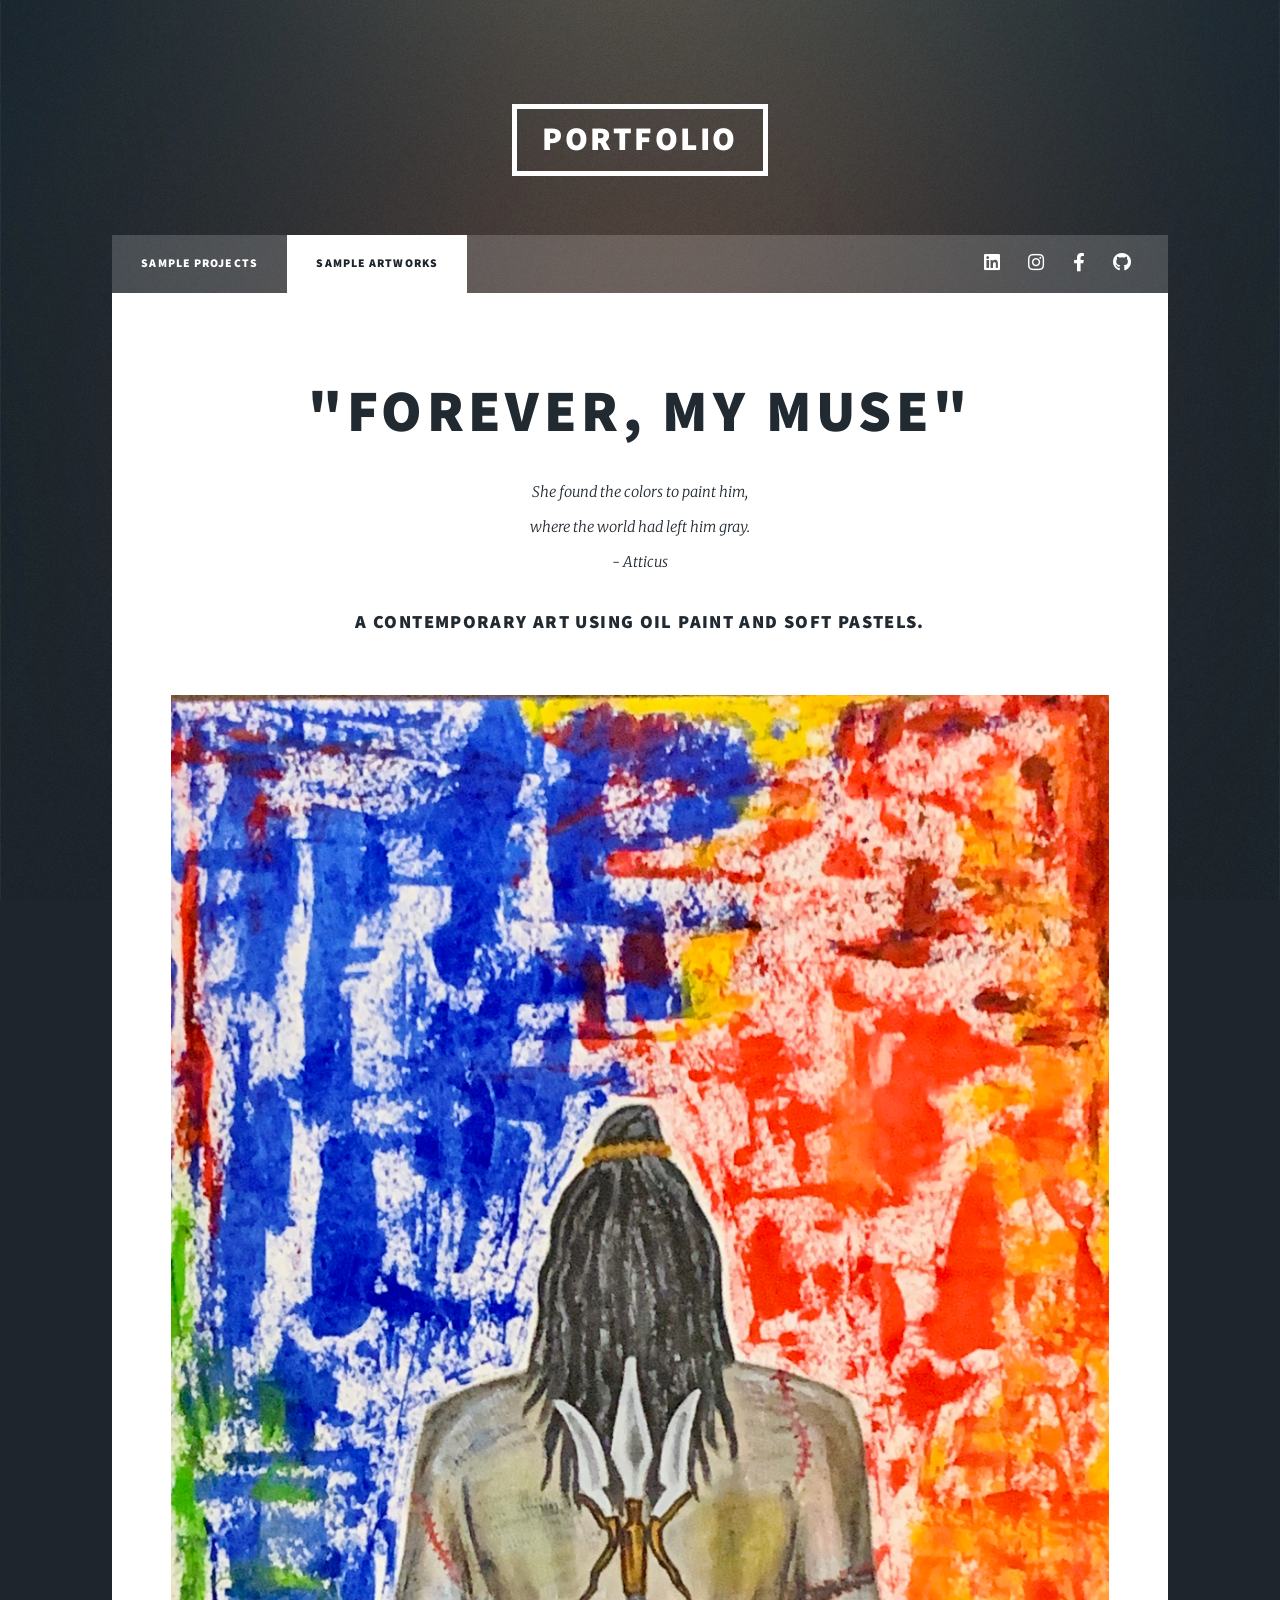
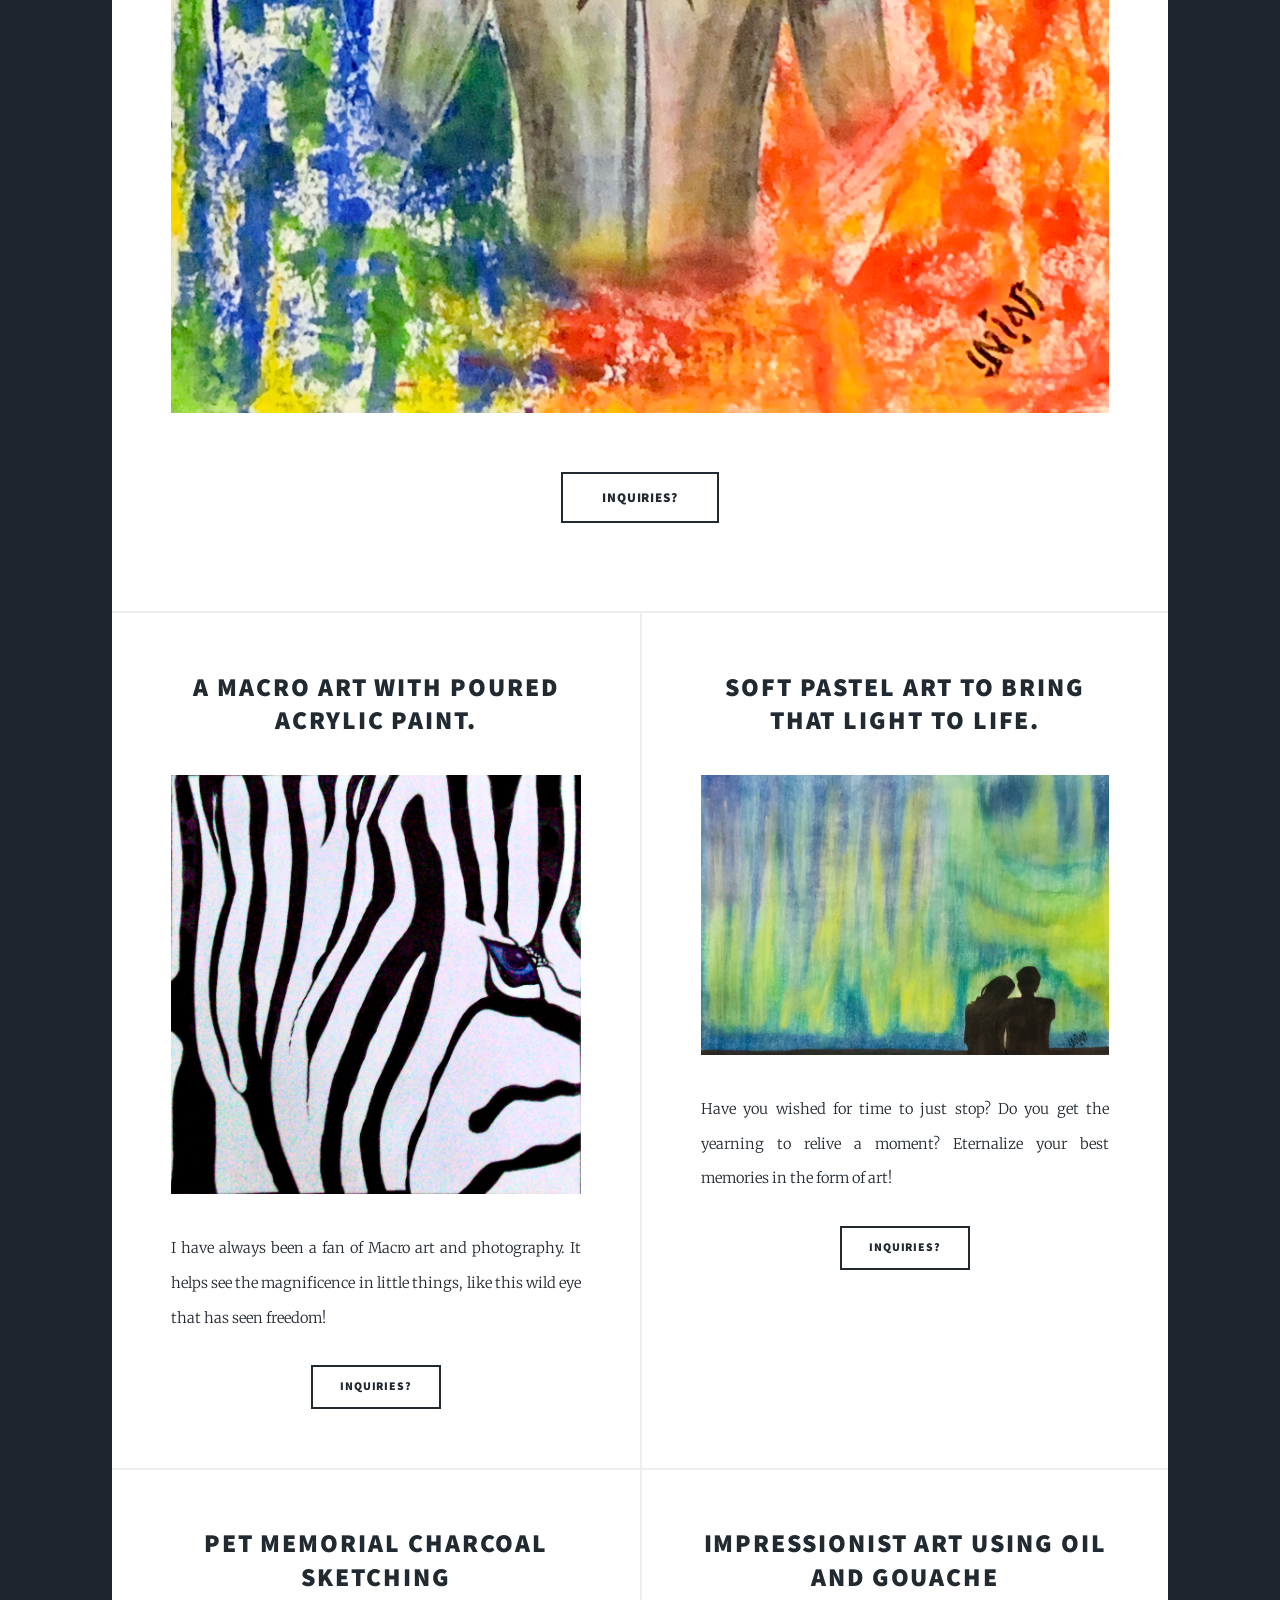
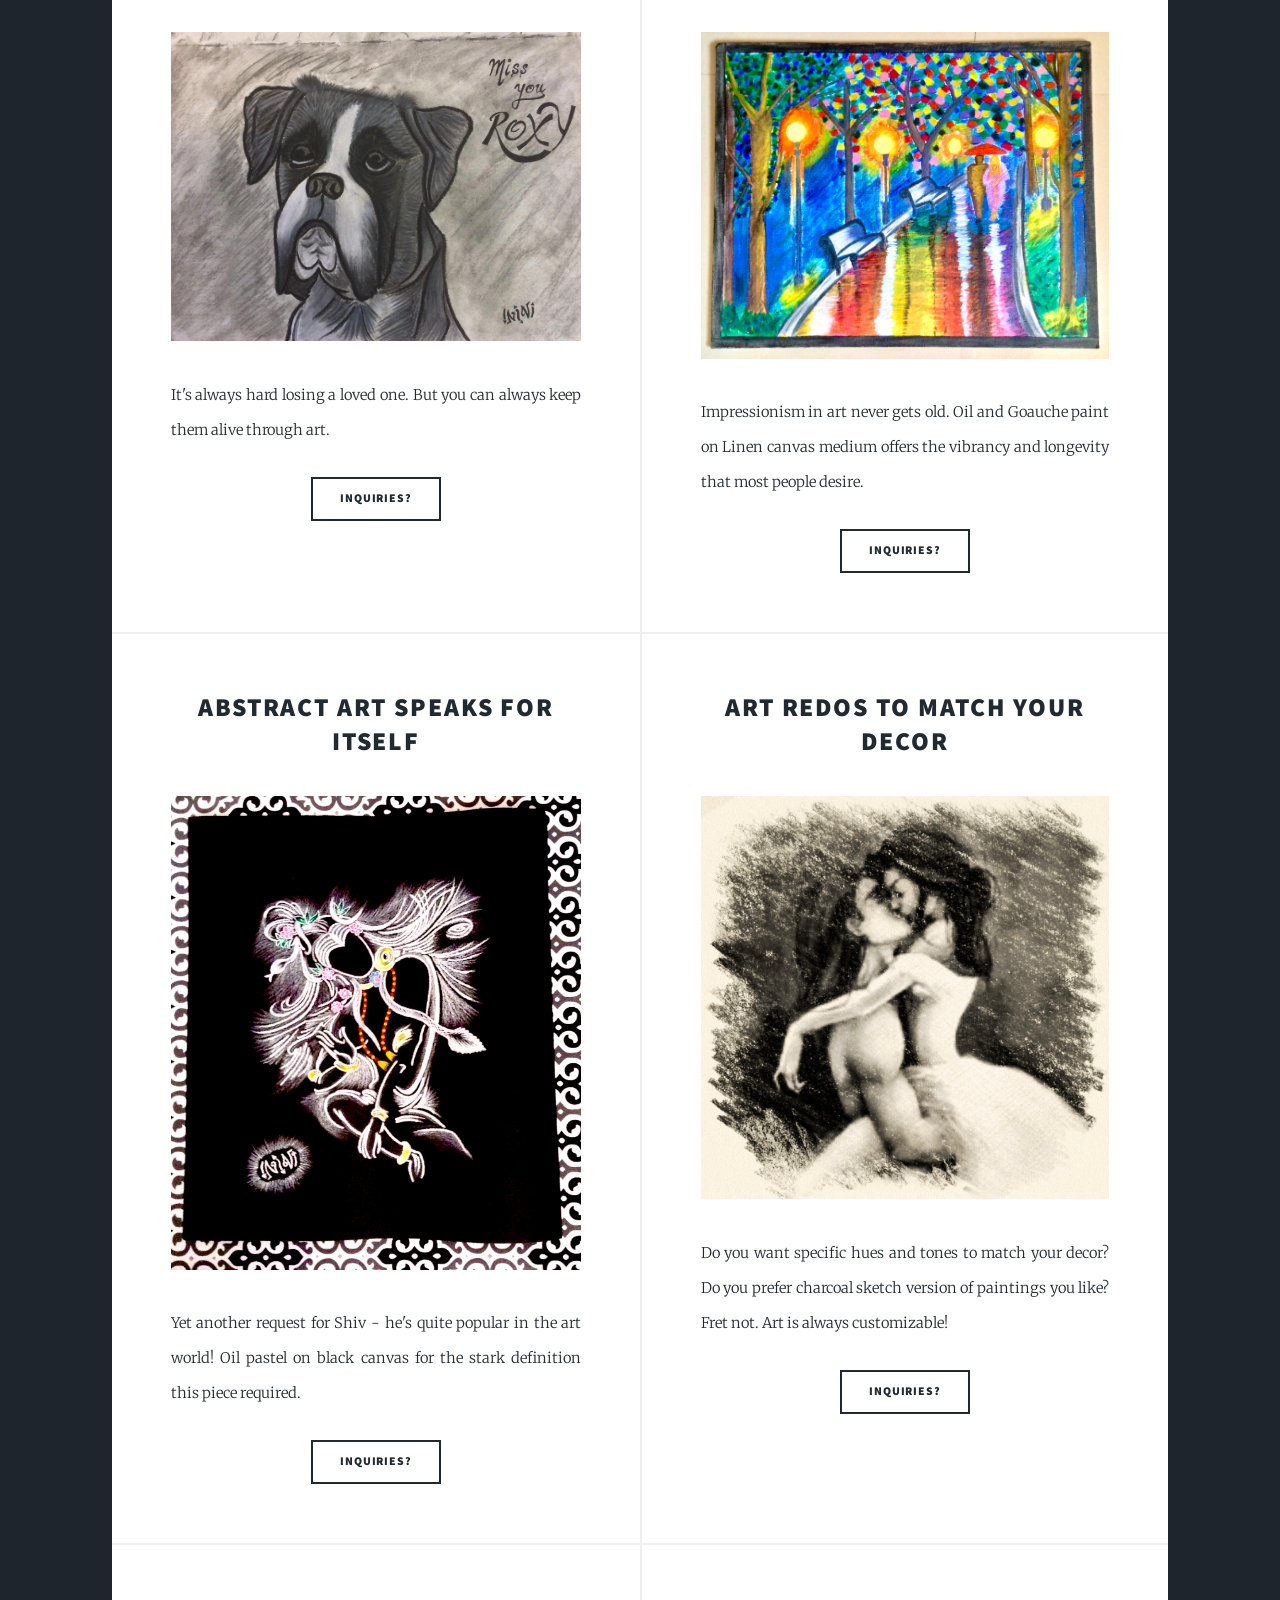
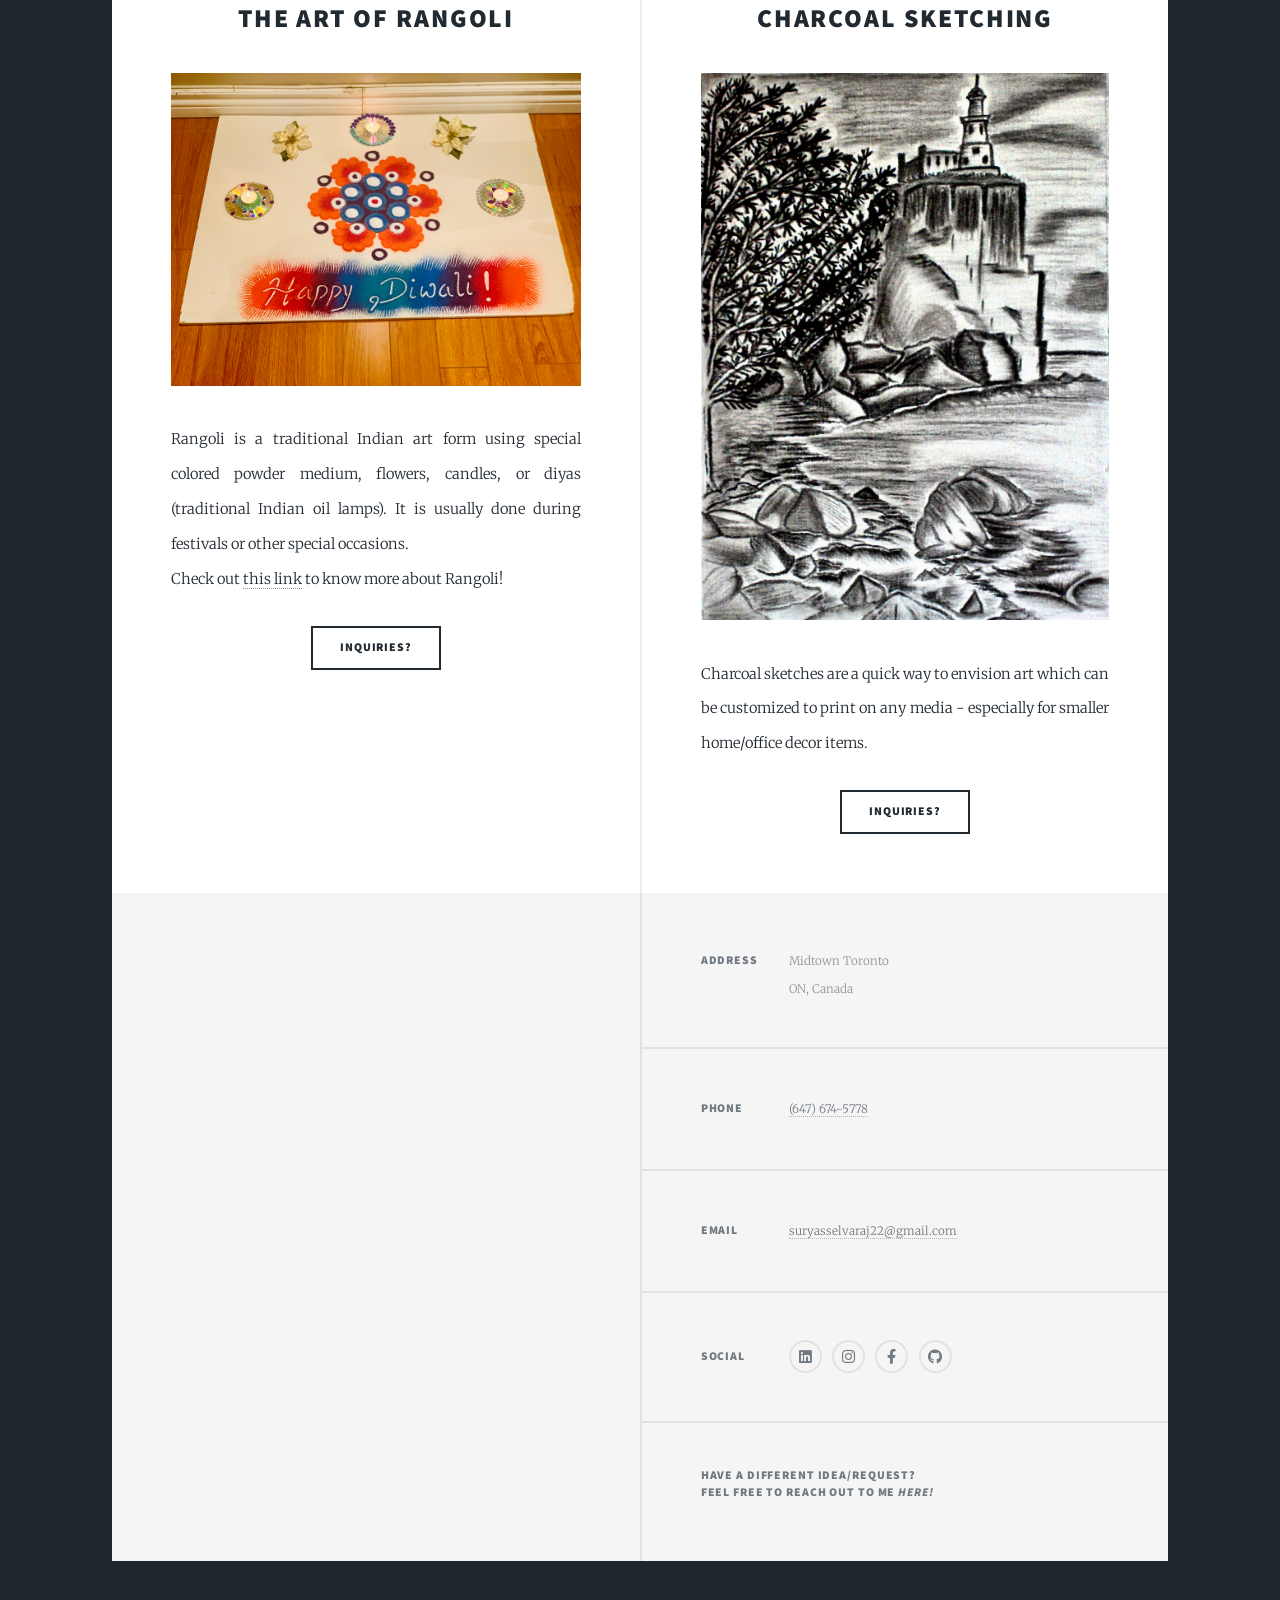
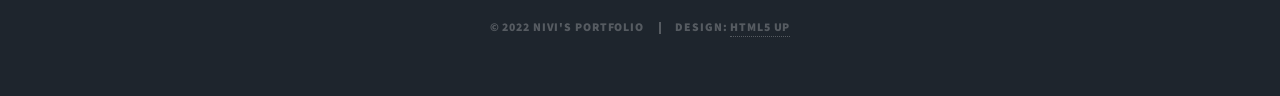
==== generic.html @ adc2d1e4 "Updating Art Page" ====
<!DOCTYPE HTML>
<!--
	Massively by HTML5 UP
	html5up.net | @ajlkn
	Free for personal and commercial use under the CCA 3.0 license (html5up.net/license)
-->
<html>
	<head>
		<title>Nivi's Portfolio</title>
		<meta charset="utf-8" />
		<meta name="viewport" content="width=device-width, initial-scale=1, user-scalable=no" />
		<link rel="stylesheet" href="assets/css/main.css" />
		<noscript><link rel="stylesheet" href="assets/css/noscript.css" /></noscript>
	</head>
	<body class="is-preload">

		<!-- Wrapper -->
			<div id="wrapper">

				<!-- Header -->
					<header id="header">
						<a href="index.html" class="logo">Portfolio</a>
					</header>

				<!-- Nav -->
					<nav id="nav">
						<ul class="links">
							<li><a href="index.html">Sample Projects</a></li>
							<li class="active"><a href="generic.html">Sample Artworks</a></li>
							<!--<li><a href="elements.html">Elements Reference</a></li>-->
						</ul>
						<ul class="icons">
							<li><a href="https://www.linkedin.com/in/surya-selvaraj/" target="_blank" class="icon brands fa-linkedin"><span class="label">LinkedIn</span></a></li>
							<li><a href="https://www.instagram.com/surya_nivi_22/" target="_blank" class="icon brands fa-instagram"><span class="label">Instagram</span></a></li>
							<li><a href="https://www.facebook.com/surya.nivi.22/" target="_blank" class="icon brands fa-facebook-f"><span class="label">Facebook</span></a></li>
							<li><a href="https://github.com/suryaselvaraj22" target="_blank" class="icon brands fa-github"><span class="label">GitHub</span></a></li>
						</ul>
					</nav>

				<!-- Main -->
					<div id="main">
                        <!-- Featured Post -->
							<article class="post featured">
								<header class="major">
									<h2><a href="#">"Forever, My Muse"
									</a></h2>
									<p>She found the colors to paint him, <br>
										where the world had left him gray.<br>
										- Atticus <br>
										<h3>A contemporary art using oil paint and soft pastels.</h3>
									</p>
								</header>
								<a href="#" class="image main"><img src="images/ShivTrishul.JPG" alt="" /></a>
								<ul class="actions special">
									<li><a href="mailto:suryasselvaraj22@gmail.com" target="_blank" class="button large">Inquiries?</a></li>
								</ul>
							</article>

						<!-- Posts -->
							<section class="posts">
								<article>
									<header>
										<h2><a href="#">A macro art with poured acrylic paint.
										</a></h2>
									</header>
									<a href="#" class="image fit"><img src="images/ZebraMacro.jpg" alt="" /></a>
									<p>I have always been a fan of Macro art and photography. It helps see the magnificence in little things, like this wild eye that has seen freedom!</p>
									<ul class="actions special">
										<li><a href="mailto:suryasselvaraj22@gmail.com" target="_blank" class="button">Inquiries?</a></li>
									</ul>
								</article>
								<article>
									<header>
										<h2><a href="#">Soft Pastel art to bring that light to life. 
										</a></h2>
									</header>
									<a href="#" class="image fit"><img src="images/NorthernLightsCouple.jpg" alt="" /></a>
									<p>Have you wished for time to just stop? Do you get the yearning to relive a moment? Eternalize your best memories in the form of art!</p>
									<ul class="actions special">
										<li><a href="mailto:suryasselvaraj22@gmail.com" target="_blank" class="button">Inquiries?</a></li>
									</ul>
								</article>
								<article>
									<header>
										<h2><a href="#">Pet Memorial Charcoal Sketching
										</a></h2>
									</header>
									<a href="#" class="image fit"><img src="images/FamilyDog.jpg" alt="" /></a>
									<p>It's always hard losing a loved one. But you can always keep them alive through art.</p>
									<ul class="actions special">
										<li><a href="mailto:suryasselvaraj22@gmail.com" target="_blank" class="button">Inquiries?</a></li>
									</ul>
								</article>
								<article>
									<header>
										<h2><a href="#">Impressionist Art using Oil and Gouache
										</a></h2>
									</header>
									<a href="#" class="image fit"><img src="images/AbstractCouplePark.jpg" alt="" /></a>
									<p>Impressionism in art never gets old. Oil and Goauche paint on Linen canvas medium offers the vibrancy and longevity that most people desire.</p>
									<ul class="actions special">
										<li><a href="mailto:suryasselvaraj22@gmail.com" target="_blank" class="button">Inquiries?</a></li>
									</ul>
								</article>
								<article>
									<header>
										<h2><a href="#">Abstract Art speaks for itself
										</a></h2>
									</header>
									<a href="#" class="image fit"><img src="images/ShivaAbstract.jpg" alt="" /></a>
									<p>Yet another request for Shiv - he's quite popular in the art world! Oil pastel on black canvas for the stark definition this piece required.</p>
									<ul class="actions special">
										<li><a href="mailto:suryasselvaraj22@gmail.com" target="_blank" class="button">Inquiries?</a></li>
									</ul>
								</article>
								<article>
									<header>
										<h2><a href="#">Art redos to match your decor
										</a></h2>
									</header>
									<a href="#" class="image fit"><img src="images/BeautyAndBeastCharcoal.jpg" alt="" /></a>
									<p>Do you want specific hues and tones to match your decor? Do you prefer charcoal sketch version of paintings you like? Fret not. Art is always customizable!</p>
									<ul class="actions special">
										<li><a href="mailto:suryasselvaraj22@gmail.com" target="_blank" class="button">Inquiries?</a></li>
									</ul>
								</article>
								<article>
									<header>
										<h2><a href="#">The Art of Rangoli
										</a></h2>
									</header>
									<a href="#" class="image fit"><img src="images/RangoliGig.jpg" alt="" /></a>
									<p>Rangoli is a traditional Indian art form using special colored powder medium, flowers, candles, or diyas (traditional Indian oil lamps). It is usually done during festivals or other special occasions. <br>
										Check out <a href="https://www.nytimes.com/2021/11/04/style/rangoli-art-diwali.html" target="_blank">this link</a> to know more about Rangoli!</p>
									<ul class="actions special"> 
										<li><a href="mailto:suryasselvaraj22@gmail.com" target="_blank" class="button">Inquiries?</a></li>
									</ul>
								</article>
								<article>
									<header>
										<h2><a href="#">Charcoal Sketching
										</a></h2>
									</header>
									<a href="#" class="image fit"><img src="images/Lighthouse.jpg" alt="" /></a>
									<p>Charcoal sketches are a quick way to envision art which can be customized to print on any media - especially for smaller home/office decor items.</p>
									<ul class="actions special">
										<li><a href="mailto:suryasselvaraj22@gmail.com" target="_blank" class="button">Inquiries?</a></li>
									</ul>
								</article>
							</section>
						<!-- Post -->
						<!--
							<section class="post">
								<header class="major">
									<span class="date">April 25, 2017</span>
									<h1>This is a<br />
									Generic Page</h1>
									<p>Aenean ornare velit lacus varius enim ullamcorper proin aliquam<br />
									facilisis ante sed etiam magna interdum congue. Lorem ipsum dolor<br />
									amet nullam sed etiam veroeros.</p>
								</header>
								<div class="image main"><img src="images/pic01.jpg" alt="" /></div>
								<p>Donec eget ex magna. Interdum et malesuada fames ac ante ipsum primis in faucibus. Pellentesque venenatis dolor imperdiet dolor mattis sagittis. Praesent rutrum sem diam, vitae egestas enim auctor sit amet. Pellentesque leo mauris, consectetur id ipsum sit amet, fergiat. Pellentesque in mi eu massa lacinia malesuada et a elit. Donec urna ex, lacinia in purus ac, pretium pulvinar mauris. Nunc lorem mauris, fringilla in aliquam at, euismod in lectus. Pellentesque habitant morbi tristique senectus et netus et malesuada fames ac turpis egestas. Curabitur sapien risus, commodo eget turpis at, elementum convallis enim turpis, lorem ipsum dolor sit amet nullam.</p>
								<p>Lorem ipsum dolor sit amet, consectetur adipiscing elit. Duis dapibus rutrum facilisis. Class aptent taciti sociosqu ad litora torquent per conubia nostra, per inceptos himenaeos. Etiam tristique libero eu nibh porttitor fermentum. Nullam venenatis erat id vehicula viverra. Nunc ultrices eros ut ultricies condimentum. Mauris risus lacus, blandit sit amet venenatis non, bibendum vitae dolor. Nunc lorem mauris, fringilla in aliquam at, euismod in lectus. Pellentesque habitant morbi tristique senectus et netus et malesuada fames ac turpis egestas. In non lorem sit amet elit placerat maximus. Pellentesque aliquam maximus risus. Donec eget ex magna. Interdum et malesuada fames ac ante ipsum primis in faucibus. Pellentesque venenatis dolor imperdiet dolor mattis sagittis. Praesent rutrum sem diam, vitae egestas enim auctor sit amet. Pellentesque leo mauris, consectetur id ipsum.</p>
							</section>
						-->
					</div>

				<!-- Footer -->
				<footer id="footer">
					<section><!--
						<form method="post" action="#">
							<div class="fields">
								<div class="field">
									<label for="name">Name</label>
									<input type="text" name="name" id="name" />
								</div>
								<div class="field">
									<label for="email">Email</label>
									<input type="text" name="email" id="email" />
								</div>
								<div class="field">
									<label for="message">Message</label>
									<textarea name="message" id="message" rows="3"></textarea>
								</div>
							</div>
							<ul class="actions">
								<li><input type="submit" value="Send Message" /></li>
							</ul>
						</form> -->
						<a href="#" target="_blank" class="image fit"><img src="images/MePaint7.jpg" alt="" /></a>
					</section>
					<section class="split contact">
						<section class="alt">
							<h3>Address</h3>
							<p>Midtown Toronto<br />
							ON, Canada</p>
						</section>
						<section>
							<h3>Phone</h3>
							<p><a href="#" target="_blank">(647) 674-5778</a></p>
						</section>
						<section>
							<h3>Email</h3>
							<p><a href="#" target="_blank">suryasselvaraj22@gmail.com</a></p>
						</section>
						<section>
							<h3>Social</h3>
							<ul class="icons alt">
								<li><a href="https://www.linkedin.com/in/surya-selvaraj/" target="_blank" class="icon brands alt fa-linkedin"><span class="label">LinkedIn</span></a></li>
								<li><a href="https://www.instagram.com/surya_nivi_22/" target="_blank" class="icon brands alt fa-instagram"><span class="label">Instagram</span></a></li>
								<li><a href="https://www.facebook.com/surya.nivi.22/" target="_blank" class="icon brands alt fa-facebook-f"><span class="label">Facebook</span></a></li>
								<li><a href="https://github.com/suryaselvaraj22" target="_blank" class="icon brands alt fa-github"><span class="label">GitHub</span></a></li>
							</ul>
						</section>
						<section>
							<h3>Have a different idea/request? <br>
							Feel free to reach out to me <a href="mailto:suryasselvaraj22@gmail.com" target="_blank"><em>here!</em></a></h3>
							
						</section>
					</section>
				</footer>

				<!-- Copyright -->
					<div id="copyright">
						<ul><li>&copy; 2022 Nivi's Portfolio</li><li>Design: <a href="https://html5up.net" target="_blank">HTML5 UP</a></li></ul>
					</div>

			</div>

		<!-- Scripts -->
			<script src="assets/js/jquery.min.js"></script>
			<script src="assets/js/jquery.scrollex.min.js"></script>
			<script src="assets/js/jquery.scrolly.min.js"></script>
			<script src="assets/js/browser.min.js"></script>
			<script src="assets/js/breakpoints.min.js"></script>
			<script src="assets/js/util.js"></script>
			<script src="assets/js/main.js"></script>

	</body>
</html>
---- assets/css/main.css ----
@import url(fontawesome-all.min.css);
@import url("https://fonts.googleapis.com/css?family=Merriweather:300,700,300italic,700italic|Source+Sans+Pro:900");

/*
	Massively by HTML5 UP
	html5up.net | @ajlkn
	Free for personal and commercial use under the CCA 3.0 license (html5up.net/license)
*/

html, body, div, span, applet, object,
iframe, h1, h2, h3, h4, h5, h6, p, blockquote,
pre, a, abbr, acronym, address, big, cite,
code, del, dfn, em, img, ins, kbd, q, s, samp,
small, strike, strong, sub, sup, tt, var, b,
u, i, center, dl, dt, dd, ol, ul, li, fieldset,
form, label, legend, table, caption, tbody,
tfoot, thead, tr, th, td, article, aside,
canvas, details, embed, figure, figcaption,
footer, header, hgroup, menu, nav, output, ruby,
section, summary, time, mark, audio, video {
	margin: 0;
	padding: 0;
	border: 0;
	font-size: 100%;
	font: inherit;
	vertical-align: baseline;}

article, aside, details, figcaption, figure,
footer, header, hgroup, menu, nav, section {
	display: block;}

body {
	line-height: 1;
}

ol, ul {
	list-style: none;
}

blockquote, q {
	quotes: none;
}

	blockquote:before, blockquote:after, q:before, q:after {
		content: '';
		content: none;
	}

table {
	border-collapse: collapse;
	border-spacing: 0;
}

body {
	-webkit-text-size-adjust: none;
}

mark {
	background-color: transparent;
	color: inherit;
}

input::-moz-focus-inner {
	border: 0;
	padding: 0;
}

input, select, textarea {
	-moz-appearance: none;
	-webkit-appearance: none;
	-ms-appearance: none;
	appearance: none;
}

/* Basic */

	@-ms-viewport {
		width: device-width;
	}

	body {
		-ms-overflow-style: scrollbar;
	}

	@media screen and (max-width: 480px) {

		html, body {
			min-width: 320px;
		}

	}

	html {
		box-sizing: border-box;
	}

	*, *:before, *:after {
		box-sizing: inherit;
	}

	body {
		background-color: #1e252d;
	}

		body.is-preload *, body.is-preload *:before, body.is-preload *:after {
			-moz-animation: none !important;
			-webkit-animation: none !important;
			-ms-animation: none !important;
			animation: none !important;
			-moz-transition: none !important;
			-webkit-transition: none !important;
			-ms-transition: none !important;
			transition: none !important;
		}

/* Type */

	html {
		font-size: 16pt;
	}

		@media screen and (max-width: 1680px) {

			html {
				font-size: 12pt;
			}

		}

		@media screen and (max-width: 1280px) {

			html {
				font-size: 11pt;
			}

		}

		@media screen and (max-width: 360px) {

			html {
				font-size: 10pt;
			}

		}

	body {
		color: #212931;
	}

	body, input, select, textarea {
		font-family: "Merriweather", Georgia, serif;
		font-weight: 300;
		font-size: 1rem;
		line-height: 2.375;
	}

	a {
		-moz-transition: color 0.2s ease-in-out, background-color 0.2s ease-in-out, border-color 0.2s ease-in-out, box-shadow 0.2s ease-in-out;
		-webkit-transition: color 0.2s ease-in-out, background-color 0.2s ease-in-out, border-color 0.2s ease-in-out, box-shadow 0.2s ease-in-out;
		-ms-transition: color 0.2s ease-in-out, background-color 0.2s ease-in-out, border-color 0.2s ease-in-out, box-shadow 0.2s ease-in-out;
		transition: color 0.2s ease-in-out, background-color 0.2s ease-in-out, border-color 0.2s ease-in-out, box-shadow 0.2s ease-in-out;
		border-bottom: dotted 1px;
		text-decoration: none;
	}

		a:hover {
			border-bottom-color: transparent;
		}

	strong, b {
		font-weight: 600;
	}

	em, i {
		font-style: italic;
	}

	p {
		text-align: justify;
		margin: 0 0 2rem 0;
	}

	h1, h2, h3, h4, h5, h6 {
		font-family: "Source Sans Pro", Helvetica, sans-serif;
		font-weight: 900;
		line-height: 1.5;
		letter-spacing: 0.075em;
		text-transform: uppercase;
		margin: 0 0 1rem 0;
	}

		h1 a, h2 a, h3 a, h4 a, h5 a, h6 a {
			border-bottom: 0;
			color: inherit;
			text-decoration: none;
		}

	h1 {
		font-size: 4rem;
		line-height: 1.1;
		margin: 0 0 2rem 0;
	}

	h2 {
		font-size: 1.75rem;
		line-height: 1.3;
		margin: 0 0 1.5rem 0;
	}

	h3 {
		font-size: 1.25rem;
		margin: 0 0 1.5rem 0;
	}

	h4 {
		font-size: 1rem;
	}

	h5 {
		font-size: 0.9rem;
	}

	h6 {
		font-size: 0.8rem;
	}

	sub {
		font-size: 0.8rem;
		position: relative;
		top: 0.5rem;
	}

	sup {
		font-size: 0.8rem;
		position: relative;
		top: -0.5rem;
	}

	blockquote {
		border-left: solid 4px;
		font-style: italic;
		margin: 0 0 2rem 0;
		padding: 0.5rem 0 0.5rem 2rem;
	}

	code {
		border: solid 2px;
		font-family: "Courier New", monospace;
		font-size: 0.9rem;
		margin: 0 0.25rem;
		padding: 0.25rem 0.65rem;
	}

	pre {
		-webkit-overflow-scrolling: touch;
		font-family: "Courier New", monospace;
		font-size: 0.9rem;
		margin: 0 0 2rem 0;
	}

		pre code {
			display: block;
			line-height: 1.75;
			padding: 1rem 1.5rem;
			overflow-x: auto;
		}

	hr {
		border: 0;
		border-bottom: solid 2px;
		margin: 3rem 0;
	}

		hr.major {
			margin: 5rem 0;
		}

	.align-left {
		text-align: left;
	}

	.align-center {
		text-align: center;
	}

	.align-right {
		text-align: right;
	}

	input, select, textarea {
		color: #212931;
	}

	a {
		color: #212931;
		border-bottom-color: rgba(33, 41, 49, 0.5);
	}

		a:hover {
			border-bottom-color: transparent;
			color: #18bfef !important;
		}

	strong, b {
		color: #212931;
	}

	h1, h2, h3, h4, h5, h6 {
		color: #212931;
	}

	blockquote {
		border-left-color: #eeeeee;
	}

	code {
		background: rgba(220, 220, 220, 0.25);
		border-color: #eeeeee;
	}

	hr {
		border-bottom-color: #eeeeee;
	}

/* Row */

	.row {
		display: flex;
		flex-wrap: wrap;
		box-sizing: border-box;
		align-items: stretch;
	}

		.row > * {
			box-sizing: border-box;
		}

		.row.gtr-uniform > * > :last-child {
			margin-bottom: 0;
		}

		.row.aln-left {
			justify-content: flex-start;
		}

		.row.aln-center {
			justify-content: center;
		}

		.row.aln-right {
			justify-content: flex-end;
		}

		.row.aln-top {
			align-items: flex-start;
		}

		.row.aln-middle {
			align-items: center;
		}

		.row.aln-bottom {
			align-items: flex-end;
		}

		.row > .imp {
			order: -1;
		}

		.row > .col-1 {
			width: 8.33333%;
		}

		.row > .off-1 {
			margin-left: 8.33333%;
		}

		.row > .col-2 {
			width: 16.66667%;
		}

		.row > .off-2 {
			margin-left: 16.66667%;
		}

		.row > .col-3 {
			width: 25%;
		}

		.row > .off-3 {
			margin-left: 25%;
		}

		.row > .col-4 {
			width: 33.33333%;
		}

		.row > .off-4 {
			margin-left: 33.33333%;
		}

		.row > .col-5 {
			width: 41.66667%;
		}

		.row > .off-5 {
			margin-left: 41.66667%;
		}

		.row > .col-6 {
			width: 50%;
		}

		.row > .off-6 {
			margin-left: 50%;
		}

		.row > .col-7 {
			width: 58.33333%;
		}

		.row > .off-7 {
			margin-left: 58.33333%;
		}

		.row > .col-8 {
			width: 66.66667%;
		}

		.row > .off-8 {
			margin-left: 66.66667%;
		}

		.row > .col-9 {
			width: 75%;
		}

		.row > .off-9 {
			margin-left: 75%;
		}

		.row > .col-10 {
			width: 83.33333%;
		}

		.row > .off-10 {
			margin-left: 83.33333%;
		}

		.row > .col-11 {
			width: 91.66667%;
		}

		.row > .off-11 {
			margin-left: 91.66667%;
		}

		.row > .col-12 {
			width: 100%;
		}

		.row > .off-12 {
			margin-left: 100%;
		}

		.row.gtr-0 {
			margin-top: 0;
			margin-left: 0rem;
		}

			.row.gtr-0 > * {
				padding: 0 0 0 0rem;
			}

			.row.gtr-0.gtr-uniform {
				margin-top: 0rem;
			}

				.row.gtr-0.gtr-uniform > * {
					padding-top: 0rem;
				}

		.row.gtr-25 {
			margin-top: 0;
			margin-left: -0.375rem;
		}

			.row.gtr-25 > * {
				padding: 0 0 0 0.375rem;
			}

			.row.gtr-25.gtr-uniform {
				margin-top: -0.375rem;
			}

				.row.gtr-25.gtr-uniform > * {
					padding-top: 0.375rem;
				}

		.row.gtr-50 {
			margin-top: 0;
			margin-left: -0.75rem;
		}

			.row.gtr-50 > * {
				padding: 0 0 0 0.75rem;
			}

			.row.gtr-50.gtr-uniform {
				margin-top: -0.75rem;
			}

				.row.gtr-50.gtr-uniform > * {
					padding-top: 0.75rem;
				}

		.row {
			margin-top: 0;
			margin-left: -1.5rem;
		}

			.row > * {
				padding: 0 0 0 1.5rem;
			}

			.row.gtr-uniform {
				margin-top: -1.5rem;
			}

				.row.gtr-uniform > * {
					padding-top: 1.5rem;
				}

		.row.gtr-150 {
			margin-top: 0;
			margin-left: -2.25rem;
		}

			.row.gtr-150 > * {
				padding: 0 0 0 2.25rem;
			}

			.row.gtr-150.gtr-uniform {
				margin-top: -2.25rem;
			}

				.row.gtr-150.gtr-uniform > * {
					padding-top: 2.25rem;
				}

		.row.gtr-200 {
			margin-top: 0;
			margin-left: -3rem;
		}

			.row.gtr-200 > * {
				padding: 0 0 0 3rem;
			}

			.row.gtr-200.gtr-uniform {
				margin-top: -3rem;
			}

				.row.gtr-200.gtr-uniform > * {
					padding-top: 3rem;
				}

		@media screen and (max-width: 1680px) {

			.row {
				display: flex;
				flex-wrap: wrap;
				box-sizing: border-box;
				align-items: stretch;
			}

				.row > * {
					box-sizing: border-box;
				}

				.row.gtr-uniform > * > :last-child {
					margin-bottom: 0;
				}

				.row.aln-left {
					justify-content: flex-start;
				}

				.row.aln-center {
					justify-content: center;
				}

				.row.aln-right {
					justify-content: flex-end;
				}

				.row.aln-top {
					align-items: flex-start;
				}

				.row.aln-middle {
					align-items: center;
				}

				.row.aln-bottom {
					align-items: flex-end;
				}

				.row > .imp-xlarge {
					order: -1;
				}

				.row > .col-1-xlarge {
					width: 8.33333%;
				}

				.row > .off-1-xlarge {
					margin-left: 8.33333%;
				}

				.row > .col-2-xlarge {
					width: 16.66667%;
				}

				.row > .off-2-xlarge {
					margin-left: 16.66667%;
				}

				.row > .col-3-xlarge {
					width: 25%;
				}

				.row > .off-3-xlarge {
					margin-left: 25%;
				}

				.row > .col-4-xlarge {
					width: 33.33333%;
				}

				.row > .off-4-xlarge {
					margin-left: 33.33333%;
				}

				.row > .col-5-xlarge {
					width: 41.66667%;
				}

				.row > .off-5-xlarge {
					margin-left: 41.66667%;
				}

				.row > .col-6-xlarge {
					width: 50%;
				}

				.row > .off-6-xlarge {
					margin-left: 50%;
				}

				.row > .col-7-xlarge {
					width: 58.33333%;
				}

				.row > .off-7-xlarge {
					margin-left: 58.33333%;
				}

				.row > .col-8-xlarge {
					width: 66.66667%;
				}

				.row > .off-8-xlarge {
					margin-left: 66.66667%;
				}

				.row > .col-9-xlarge {
					width: 75%;
				}

				.row > .off-9-xlarge {
					margin-left: 75%;
				}

				.row > .col-10-xlarge {
					width: 83.33333%;
				}

				.row > .off-10-xlarge {
					margin-left: 83.33333%;
				}

				.row > .col-11-xlarge {
					width: 91.66667%;
				}

				.row > .off-11-xlarge {
					margin-left: 91.66667%;
				}

				.row > .col-12-xlarge {
					width: 100%;
				}

				.row > .off-12-xlarge {
					margin-left: 100%;
				}

				.row.gtr-0 {
					margin-top: 0;
					margin-left: 0rem;
				}

					.row.gtr-0 > * {
						padding: 0 0 0 0rem;
					}

					.row.gtr-0.gtr-uniform {
						margin-top: 0rem;
					}

						.row.gtr-0.gtr-uniform > * {
							padding-top: 0rem;
						}

				.row.gtr-25 {
					margin-top: 0;
					margin-left: -0.375rem;
				}

					.row.gtr-25 > * {
						padding: 0 0 0 0.375rem;
					}

					.row.gtr-25.gtr-uniform {
						margin-top: -0.375rem;
					}

						.row.gtr-25.gtr-uniform > * {
							padding-top: 0.375rem;
						}

				.row.gtr-50 {
					margin-top: 0;
					margin-left: -0.75rem;
				}

					.row.gtr-50 > * {
						padding: 0 0 0 0.75rem;
					}

					.row.gtr-50.gtr-uniform {
						margin-top: -0.75rem;
					}

						.row.gtr-50.gtr-uniform > * {
							padding-top: 0.75rem;
						}

				.row {
					margin-top: 0;
					margin-left: -1.5rem;
				}

					.row > * {
						padding: 0 0 0 1.5rem;
					}

					.row.gtr-uniform {
						margin-top: -1.5rem;
					}

						.row.gtr-uniform > * {
							padding-top: 1.5rem;
						}

				.row.gtr-150 {
					margin-top: 0;
					margin-left: -2.25rem;
				}

					.row.gtr-150 > * {
						padding: 0 0 0 2.25rem;
					}

					.row.gtr-150.gtr-uniform {
						margin-top: -2.25rem;
					}

						.row.gtr-150.gtr-uniform > * {
							padding-top: 2.25rem;
						}

				.row.gtr-200 {
					margin-top: 0;
					margin-left: -3rem;
				}

					.row.gtr-200 > * {
						padding: 0 0 0 3rem;
					}

					.row.gtr-200.gtr-uniform {
						margin-top: -3rem;
					}

						.row.gtr-200.gtr-uniform > * {
							padding-top: 3rem;
						}

		}

		@media screen and (max-width: 1280px) {

			.row {
				display: flex;
				flex-wrap: wrap;
				box-sizing: border-box;
				align-items: stretch;
			}

				.row > * {
					box-sizing: border-box;
				}

				.row.gtr-uniform > * > :last-child {
					margin-bottom: 0;
				}

				.row.aln-left {
					justify-content: flex-start;
				}

				.row.aln-center {
					justify-content: center;
				}

				.row.aln-right {
					justify-content: flex-end;
				}

				.row.aln-top {
					align-items: flex-start;
				}

				.row.aln-middle {
					align-items: center;
				}

				.row.aln-bottom {
					align-items: flex-end;
				}

				.row > .imp-large {
					order: -1;
				}

				.row > .col-1-large {
					width: 8.33333%;
				}

				.row > .off-1-large {
					margin-left: 8.33333%;
				}

				.row > .col-2-large {
					width: 16.66667%;
				}

				.row > .off-2-large {
					margin-left: 16.66667%;
				}

				.row > .col-3-large {
					width: 25%;
				}

				.row > .off-3-large {
					margin-left: 25%;
				}

				.row > .col-4-large {
					width: 33.33333%;
				}

				.row > .off-4-large {
					margin-left: 33.33333%;
				}

				.row > .col-5-large {
					width: 41.66667%;
				}

				.row > .off-5-large {
					margin-left: 41.66667%;
				}

				.row > .col-6-large {
					width: 50%;
				}

				.row > .off-6-large {
					margin-left: 50%;
				}

				.row > .col-7-large {
					width: 58.33333%;
				}

				.row > .off-7-large {
					margin-left: 58.33333%;
				}

				.row > .col-8-large {
					width: 66.66667%;
				}

				.row > .off-8-large {
					margin-left: 66.66667%;
				}

				.row > .col-9-large {
					width: 75%;
				}

				.row > .off-9-large {
					margin-left: 75%;
				}

				.row > .col-10-large {
					width: 83.33333%;
				}

				.row > .off-10-large {
					margin-left: 83.33333%;
				}

				.row > .col-11-large {
					width: 91.66667%;
				}

				.row > .off-11-large {
					margin-left: 91.66667%;
				}

				.row > .col-12-large {
					width: 100%;
				}

				.row > .off-12-large {
					margin-left: 100%;
				}

				.row.gtr-0 {
					margin-top: 0;
					margin-left: 0rem;
				}

					.row.gtr-0 > * {
						padding: 0 0 0 0rem;
					}

					.row.gtr-0.gtr-uniform {
						margin-top: 0rem;
					}

						.row.gtr-0.gtr-uniform > * {
							padding-top: 0rem;
						}

				.row.gtr-25 {
					margin-top: 0;
					margin-left: -0.375rem;
				}

					.row.gtr-25 > * {
						padding: 0 0 0 0.375rem;
					}

					.row.gtr-25.gtr-uniform {
						margin-top: -0.375rem;
					}

						.row.gtr-25.gtr-uniform > * {
							padding-top: 0.375rem;
						}

				.row.gtr-50 {
					margin-top: 0;
					margin-left: -0.75rem;
				}

					.row.gtr-50 > * {
						padding: 0 0 0 0.75rem;
					}

					.row.gtr-50.gtr-uniform {
						margin-top: -0.75rem;
					}

						.row.gtr-50.gtr-uniform > * {
							padding-top: 0.75rem;
						}

				.row {
					margin-top: 0;
					margin-left: -1.5rem;
				}

					.row > * {
						padding: 0 0 0 1.5rem;
					}

					.row.gtr-uniform {
						margin-top: -1.5rem;
					}

						.row.gtr-uniform > * {
							padding-top: 1.5rem;
						}

				.row.gtr-150 {
					margin-top: 0;
					margin-left: -2.25rem;
				}

					.row.gtr-150 > * {
						padding: 0 0 0 2.25rem;
					}

					.row.gtr-150.gtr-uniform {
						margin-top: -2.25rem;
					}

						.row.gtr-150.gtr-uniform > * {
							padding-top: 2.25rem;
						}

				.row.gtr-200 {
					margin-top: 0;
					margin-left: -3rem;
				}

					.row.gtr-200 > * {
						padding: 0 0 0 3rem;
					}

					.row.gtr-200.gtr-uniform {
						margin-top: -3rem;
					}

						.row.gtr-200.gtr-uniform > * {
							padding-top: 3rem;
						}

		}

		@media screen and (max-width: 980px) {

			.row {
				display: flex;
				flex-wrap: wrap;
				box-sizing: border-box;
				align-items: stretch;
			}

				.row > * {
					box-sizing: border-box;
				}

				.row.gtr-uniform > * > :last-child {
					margin-bottom: 0;
				}

				.row.aln-left {
					justify-content: flex-start;
				}

				.row.aln-center {
					justify-content: center;
				}

				.row.aln-right {
					justify-content: flex-end;
				}

				.row.aln-top {
					align-items: flex-start;
				}

				.row.aln-middle {
					align-items: center;
				}

				.row.aln-bottom {
					align-items: flex-end;
				}

				.row > .imp-medium {
					order: -1;
				}

				.row > .col-1-medium {
					width: 8.33333%;
				}

				.row > .off-1-medium {
					margin-left: 8.33333%;
				}

				.row > .col-2-medium {
					width: 16.66667%;
				}

				.row > .off-2-medium {
					margin-left: 16.66667%;
				}

				.row > .col-3-medium {
					width: 25%;
				}

				.row > .off-3-medium {
					margin-left: 25%;
				}

				.row > .col-4-medium {
					width: 33.33333%;
				}

				.row > .off-4-medium {
					margin-left: 33.33333%;
				}

				.row > .col-5-medium {
					width: 41.66667%;
				}

				.row > .off-5-medium {
					margin-left: 41.66667%;
				}

				.row > .col-6-medium {
					width: 50%;
				}

				.row > .off-6-medium {
					margin-left: 50%;
				}

				.row > .col-7-medium {
					width: 58.33333%;
				}

				.row > .off-7-medium {
					margin-left: 58.33333%;
				}

				.row > .col-8-medium {
					width: 66.66667%;
				}

				.row > .off-8-medium {
					margin-left: 66.66667%;
				}

				.row > .col-9-medium {
					width: 75%;
				}

				.row > .off-9-medium {
					margin-left: 75%;
				}

				.row > .col-10-medium {
					width: 83.33333%;
				}

				.row > .off-10-medium {
					margin-left: 83.33333%;
				}

				.row > .col-11-medium {
					width: 91.66667%;
				}

				.row > .off-11-medium {
					margin-left: 91.66667%;
				}

				.row > .col-12-medium {
					width: 100%;
				}

				.row > .off-12-medium {
					margin-left: 100%;
				}

				.row.gtr-0 {
					margin-top: 0;
					margin-left: 0rem;
				}

					.row.gtr-0 > * {
						padding: 0 0 0 0rem;
					}

					.row.gtr-0.gtr-uniform {
						margin-top: 0rem;
					}

						.row.gtr-0.gtr-uniform > * {
							padding-top: 0rem;
						}

				.row.gtr-25 {
					margin-top: 0;
					margin-left: -0.375rem;
				}

					.row.gtr-25 > * {
						padding: 0 0 0 0.375rem;
					}

					.row.gtr-25.gtr-uniform {
						margin-top: -0.375rem;
					}

						.row.gtr-25.gtr-uniform > * {
							padding-top: 0.375rem;
						}

				.row.gtr-50 {
					margin-top: 0;
					margin-left: -0.75rem;
				}

					.row.gtr-50 > * {
						padding: 0 0 0 0.75rem;
					}

					.row.gtr-50.gtr-uniform {
						margin-top: -0.75rem;
					}

						.row.gtr-50.gtr-uniform > * {
							padding-top: 0.75rem;
						}

				.row {
					margin-top: 0;
					margin-left: -1.5rem;
				}

					.row > * {
						padding: 0 0 0 1.5rem;
					}

					.row.gtr-uniform {
						margin-top: -1.5rem;
					}

						.row.gtr-uniform > * {
							padding-top: 1.5rem;
						}

				.row.gtr-150 {
					margin-top: 0;
					margin-left: -2.25rem;
				}

					.row.gtr-150 > * {
						padding: 0 0 0 2.25rem;
					}

					.row.gtr-150.gtr-uniform {
						margin-top: -2.25rem;
					}

						.row.gtr-150.gtr-uniform > * {
							padding-top: 2.25rem;
						}

				.row.gtr-200 {
					margin-top: 0;
					margin-left: -3rem;
				}

					.row.gtr-200 > * {
						padding: 0 0 0 3rem;
					}

					.row.gtr-200.gtr-uniform {
						margin-top: -3rem;
					}

						.row.gtr-200.gtr-uniform > * {
							padding-top: 3rem;
						}

		}

		@media screen and (max-width: 736px) {

			.row {
				display: flex;
				flex-wrap: wrap;
				box-sizing: border-box;
				align-items: stretch;
			}

				.row > * {
					box-sizing: border-box;
				}

				.row.gtr-uniform > * > :last-child {
					margin-bottom: 0;
				}

				.row.aln-left {
					justify-content: flex-start;
				}

				.row.aln-center {
					justify-content: center;
				}

				.row.aln-right {
					justify-content: flex-end;
				}

				.row.aln-top {
					align-items: flex-start;
				}

				.row.aln-middle {
					align-items: center;
				}

				.row.aln-bottom {
					align-items: flex-end;
				}

				.row > .imp-small {
					order: -1;
				}

				.row > .col-1-small {
					width: 8.33333%;
				}

				.row > .off-1-small {
					margin-left: 8.33333%;
				}

				.row > .col-2-small {
					width: 16.66667%;
				}

				.row > .off-2-small {
					margin-left: 16.66667%;
				}

				.row > .col-3-small {
					width: 25%;
				}

				.row > .off-3-small {
					margin-left: 25%;
				}

				.row > .col-4-small {
					width: 33.33333%;
				}

				.row > .off-4-small {
					margin-left: 33.33333%;
				}

				.row > .col-5-small {
					width: 41.66667%;
				}

				.row > .off-5-small {
					margin-left: 41.66667%;
				}

				.row > .col-6-small {
					width: 50%;
				}

				.row > .off-6-small {
					margin-left: 50%;
				}

				.row > .col-7-small {
					width: 58.33333%;
				}

				.row > .off-7-small {
					margin-left: 58.33333%;
				}

				.row > .col-8-small {
					width: 66.66667%;
				}

				.row > .off-8-small {
					margin-left: 66.66667%;
				}

				.row > .col-9-small {
					width: 75%;
				}

				.row > .off-9-small {
					margin-left: 75%;
				}

				.row > .col-10-small {
					width: 83.33333%;
				}

				.row > .off-10-small {
					margin-left: 83.33333%;
				}

				.row > .col-11-small {
					width: 91.66667%;
				}

				.row > .off-11-small {
					margin-left: 91.66667%;
				}

				.row > .col-12-small {
					width: 100%;
				}

				.row > .off-12-small {
					margin-left: 100%;
				}

				.row.gtr-0 {
					margin-top: 0;
					margin-left: 0rem;
				}

					.row.gtr-0 > * {
						padding: 0 0 0 0rem;
					}

					.row.gtr-0.gtr-uniform {
						margin-top: 0rem;
					}

						.row.gtr-0.gtr-uniform > * {
							padding-top: 0rem;
						}

				.row.gtr-25 {
					margin-top: 0;
					margin-left: -0.375rem;
				}

					.row.gtr-25 > * {
						padding: 0 0 0 0.375rem;
					}

					.row.gtr-25.gtr-uniform {
						margin-top: -0.375rem;
					}

						.row.gtr-25.gtr-uniform > * {
							padding-top: 0.375rem;
						}

				.row.gtr-50 {
					margin-top: 0;
					margin-left: -0.75rem;
				}

					.row.gtr-50 > * {
						padding: 0 0 0 0.75rem;
					}

					.row.gtr-50.gtr-uniform {
						margin-top: -0.75rem;
					}

						.row.gtr-50.gtr-uniform > * {
							padding-top: 0.75rem;
						}

				.row {
					margin-top: 0;
					margin-left: -1.5rem;
				}

					.row > * {
						padding: 0 0 0 1.5rem;
					}

					.row.gtr-uniform {
						margin-top: -1.5rem;
					}

						.row.gtr-uniform > * {
							padding-top: 1.5rem;
						}

				.row.gtr-150 {
					margin-top: 0;
					margin-left: -2.25rem;
				}

					.row.gtr-150 > * {
						padding: 0 0 0 2.25rem;
					}

					.row.gtr-150.gtr-uniform {
						margin-top: -2.25rem;
					}

						.row.gtr-150.gtr-uniform > * {
							padding-top: 2.25rem;
						}

				.row.gtr-200 {
					margin-top: 0;
					margin-left: -3rem;
				}

					.row.gtr-200 > * {
						padding: 0 0 0 3rem;
					}

					.row.gtr-200.gtr-uniform {
						margin-top: -3rem;
					}

						.row.gtr-200.gtr-uniform > * {
							padding-top: 3rem;
						}

		}

		@media screen and (max-width: 480px) {

			.row {
				display: flex;
				flex-wrap: wrap;
				box-sizing: border-box;
				align-items: stretch;
			}

				.row > * {
					box-sizing: border-box;
				}

				.row.gtr-uniform > * > :last-child {
					margin-bottom: 0;
				}

				.row.aln-left {
					justify-content: flex-start;
				}

				.row.aln-center {
					justify-content: center;
				}

				.row.aln-right {
					justify-content: flex-end;
				}

				.row.aln-top {
					align-items: flex-start;
				}

				.row.aln-middle {
					align-items: center;
				}

				.row.aln-bottom {
					align-items: flex-end;
				}

				.row > .imp-xsmall {
					order: -1;
				}

				.row > .col-1-xsmall {
					width: 8.33333%;
				}

				.row > .off-1-xsmall {
					margin-left: 8.33333%;
				}

				.row > .col-2-xsmall {
					width: 16.66667%;
				}

				.row > .off-2-xsmall {
					margin-left: 16.66667%;
				}

				.row > .col-3-xsmall {
					width: 25%;
				}

				.row > .off-3-xsmall {
					margin-left: 25%;
				}

				.row > .col-4-xsmall {
					width: 33.33333%;
				}

				.row > .off-4-xsmall {
					margin-left: 33.33333%;
				}

				.row > .col-5-xsmall {
					width: 41.66667%;
				}

				.row > .off-5-xsmall {
					margin-left: 41.66667%;
				}

				.row > .col-6-xsmall {
					width: 50%;
				}

				.row > .off-6-xsmall {
					margin-left: 50%;
				}

				.row > .col-7-xsmall {
					width: 58.33333%;
				}

				.row > .off-7-xsmall {
					margin-left: 58.33333%;
				}

				.row > .col-8-xsmall {
					width: 66.66667%;
				}

				.row > .off-8-xsmall {
					margin-left: 66.66667%;
				}

				.row > .col-9-xsmall {
					width: 75%;
				}

				.row > .off-9-xsmall {
					margin-left: 75%;
				}

				.row > .col-10-xsmall {
					width: 83.33333%;
				}

				.row > .off-10-xsmall {
					margin-left: 83.33333%;
				}

				.row > .col-11-xsmall {
					width: 91.66667%;
				}

				.row > .off-11-xsmall {
					margin-left: 91.66667%;
				}

				.row > .col-12-xsmall {
					width: 100%;
				}

				.row > .off-12-xsmall {
					margin-left: 100%;
				}

				.row.gtr-0 {
					margin-top: 0;
					margin-left: 0rem;
				}

					.row.gtr-0 > * {
						padding: 0 0 0 0rem;
					}

					.row.gtr-0.gtr-uniform {
						margin-top: 0rem;
					}

						.row.gtr-0.gtr-uniform > * {
							padding-top: 0rem;
						}

				.row.gtr-25 {
					margin-top: 0;
					margin-left: -0.375rem;
				}

					.row.gtr-25 > * {
						padding: 0 0 0 0.375rem;
					}

					.row.gtr-25.gtr-uniform {
						margin-top: -0.375rem;
					}

						.row.gtr-25.gtr-uniform > * {
							padding-top: 0.375rem;
						}

				.row.gtr-50 {
					margin-top: 0;
					margin-left: -0.75rem;
				}

					.row.gtr-50 > * {
						padding: 0 0 0 0.75rem;
					}

					.row.gtr-50.gtr-uniform {
						margin-top: -0.75rem;
					}

						.row.gtr-50.gtr-uniform > * {
							padding-top: 0.75rem;
						}

				.row {
					margin-top: 0;
					margin-left: -1.5rem;
				}

					.row > * {
						padding: 0 0 0 1.5rem;
					}

					.row.gtr-uniform {
						margin-top: -1.5rem;
					}

						.row.gtr-uniform > * {
							padding-top: 1.5rem;
						}

				.row.gtr-150 {
					margin-top: 0;
					margin-left: -2.25rem;
				}

					.row.gtr-150 > * {
						padding: 0 0 0 2.25rem;
					}

					.row.gtr-150.gtr-uniform {
						margin-top: -2.25rem;
					}

						.row.gtr-150.gtr-uniform > * {
							padding-top: 2.25rem;
						}

				.row.gtr-200 {
					margin-top: 0;
					margin-left: -3rem;
				}

					.row.gtr-200 > * {
						padding: 0 0 0 3rem;
					}

					.row.gtr-200.gtr-uniform {
						margin-top: -3rem;
					}

						.row.gtr-200.gtr-uniform > * {
							padding-top: 3rem;
						}

		}

		@media screen and (max-width: 360px) {

			.row {
				display: flex;
				flex-wrap: wrap;
				box-sizing: border-box;
				align-items: stretch;
			}

				.row > * {
					box-sizing: border-box;
				}

				.row.gtr-uniform > * > :last-child {
					margin-bottom: 0;
				}

				.row.aln-left {
					justify-content: flex-start;
				}

				.row.aln-center {
					justify-content: center;
				}

				.row.aln-right {
					justify-content: flex-end;
				}

				.row.aln-top {
					align-items: flex-start;
				}

				.row.aln-middle {
					align-items: center;
				}

				.row.aln-bottom {
					align-items: flex-end;
				}

				.row > .imp-xxsmall {
					order: -1;
				}

				.row > .col-1-xxsmall {
					width: 8.33333%;
				}

				.row > .off-1-xxsmall {
					margin-left: 8.33333%;
				}

				.row > .col-2-xxsmall {
					width: 16.66667%;
				}

				.row > .off-2-xxsmall {
					margin-left: 16.66667%;
				}

				.row > .col-3-xxsmall {
					width: 25%;
				}

				.row > .off-3-xxsmall {
					margin-left: 25%;
				}

				.row > .col-4-xxsmall {
					width: 33.33333%;
				}

				.row > .off-4-xxsmall {
					margin-left: 33.33333%;
				}

				.row > .col-5-xxsmall {
					width: 41.66667%;
				}

				.row > .off-5-xxsmall {
					margin-left: 41.66667%;
				}

				.row > .col-6-xxsmall {
					width: 50%;
				}

				.row > .off-6-xxsmall {
					margin-left: 50%;
				}

				.row > .col-7-xxsmall {
					width: 58.33333%;
				}

				.row > .off-7-xxsmall {
					margin-left: 58.33333%;
				}

				.row > .col-8-xxsmall {
					width: 66.66667%;
				}

				.row > .off-8-xxsmall {
					margin-left: 66.66667%;
				}

				.row > .col-9-xxsmall {
					width: 75%;
				}

				.row > .off-9-xxsmall {
					margin-left: 75%;
				}

				.row > .col-10-xxsmall {
					width: 83.33333%;
				}

				.row > .off-10-xxsmall {
					margin-left: 83.33333%;
				}

				.row > .col-11-xxsmall {
					width: 91.66667%;
				}

				.row > .off-11-xxsmall {
					margin-left: 91.66667%;
				}

				.row > .col-12-xxsmall {
					width: 100%;
				}

				.row > .off-12-xxsmall {
					margin-left: 100%;
				}

				.row.gtr-0 {
					margin-top: 0;
					margin-left: 0rem;
				}

					.row.gtr-0 > * {
						padding: 0 0 0 0rem;
					}

					.row.gtr-0.gtr-uniform {
						margin-top: 0rem;
					}

						.row.gtr-0.gtr-uniform > * {
							padding-top: 0rem;
						}

				.row.gtr-25 {
					margin-top: 0;
					margin-left: -0.375rem;
				}

					.row.gtr-25 > * {
						padding: 0 0 0 0.375rem;
					}

					.row.gtr-25.gtr-uniform {
						margin-top: -0.375rem;
					}

						.row.gtr-25.gtr-uniform > * {
							padding-top: 0.375rem;
						}

				.row.gtr-50 {
					margin-top: 0;
					margin-left: -0.75rem;
				}

					.row.gtr-50 > * {
						padding: 0 0 0 0.75rem;
					}

					.row.gtr-50.gtr-uniform {
						margin-top: -0.75rem;
					}

						.row.gtr-50.gtr-uniform > * {
							padding-top: 0.75rem;
						}

				.row {
					margin-top: 0;
					margin-left: -1.5rem;
				}

					.row > * {
						padding: 0 0 0 1.5rem;
					}

					.row.gtr-uniform {
						margin-top: -1.5rem;
					}

						.row.gtr-uniform > * {
							padding-top: 1.5rem;
						}

				.row.gtr-150 {
					margin-top: 0;
					margin-left: -2.25rem;
				}

					.row.gtr-150 > * {
						padding: 0 0 0 2.25rem;
					}

					.row.gtr-150.gtr-uniform {
						margin-top: -2.25rem;
					}

						.row.gtr-150.gtr-uniform > * {
							padding-top: 2.25rem;
						}

				.row.gtr-200 {
					margin-top: 0;
					margin-left: -3rem;
				}

					.row.gtr-200 > * {
						padding: 0 0 0 3rem;
					}

					.row.gtr-200.gtr-uniform {
						margin-top: -3rem;
					}

						.row.gtr-200.gtr-uniform > * {
							padding-top: 3rem;
						}

		}

/* Box */

	.box {
		border: solid 2px;
		margin-bottom: 2rem;
		padding: 1.5rem;
	}

		.box > :last-child,
		.box > :last-child > :last-child,
		.box > :last-child > :last-child > :last-child {
			margin-bottom: 0;
		}

		.box.alt {
			border: 0;
			border-radius: 0;
			padding: 0;
		}

	.box {
		border-color: #eeeeee;
	}

/* Button */

	input[type="submit"],
	input[type="reset"],
	input[type="button"],
	button,
	.button {
		-moz-appearance: none;
		-webkit-appearance: none;
		-ms-appearance: none;
		appearance: none;
		-moz-transition: background-color 0.2s ease-in-out, box-shadow 0.2s ease-in-out, color 0.2s ease-in-out;
		-webkit-transition: background-color 0.2s ease-in-out, box-shadow 0.2s ease-in-out, color 0.2s ease-in-out;
		-ms-transition: background-color 0.2s ease-in-out, box-shadow 0.2s ease-in-out, color 0.2s ease-in-out;
		transition: background-color 0.2s ease-in-out, box-shadow 0.2s ease-in-out, color 0.2s ease-in-out;
		border: 0;
		border-radius: 0;
		cursor: pointer;
		display: inline-block;
		font-family: "Source Sans Pro", Helvetica, sans-serif;
		font-size: 0.8rem;
		font-weight: 900;
		letter-spacing: 0.075em;
		height: 3rem;
		line-height: 3rem;
		padding: 0 2rem;
		text-align: center;
		text-decoration: none;
		text-transform: uppercase;
		white-space: nowrap;
	}

		input[type="submit"].icon:before,
		input[type="reset"].icon:before,
		input[type="button"].icon:before,
		button.icon:before,
		.button.icon:before {
			margin-right: 0.5rem;
		}

		input[type="submit"].icon.solo,
		input[type="reset"].icon.solo,
		input[type="button"].icon.solo,
		button.icon.solo,
		.button.icon.solo {
			position: relative;
			width: 4rem;
			height: 4rem;
			line-height: 4rem;
			border-radius: 4rem;
			text-indent: 4rem;
			overflow: hidden;
			padding: 0;
			white-space: nowrap;
		}

			input[type="submit"].icon.solo:before,
			input[type="reset"].icon.solo:before,
			input[type="button"].icon.solo:before,
			button.icon.solo:before,
			.button.icon.solo:before {
				position: absolute;
				display: block;
				top: 0;
				left: 0;
				width: inherit;
				height: inherit;
				line-height: inherit;
				font-size: 1.25rem;
				margin-right: 0;
				text-align: center;
				text-indent: 0;
			}

		input[type="submit"].fit,
		input[type="reset"].fit,
		input[type="button"].fit,
		button.fit,
		.button.fit {
			width: 100%;
		}

		input[type="submit"].small,
		input[type="reset"].small,
		input[type="button"].small,
		button.small,
		.button.small {
			font-size: 0.7rem;
			height: 2.5rem;
			line-height: 2.5rem;
			padding: 0 1.5rem;
		}

		input[type="submit"].large,
		input[type="reset"].large,
		input[type="button"].large,
		button.large,
		.button.large {
			font-size: 0.9rem;
			height: 3.5rem;
			line-height: 3.5rem;
			padding: 0 2.75rem;
		}

		@media screen and (max-width: 980px) {

			input[type="submit"],
			input[type="reset"],
			input[type="button"],
			button,
			.button {
				font-size: 0.9rem;
				height: 3.25rem;
				line-height: 3.25rem;
			}

				input[type="submit"].large,
				input[type="reset"].large,
				input[type="button"].large,
				button.large,
				.button.large {
					font-size: 1rem;
					height: 3.75rem;
					line-height: 3.75rem;
				}

		}

		input[type="submit"].disabled, input[type="submit"]:disabled,
		input[type="reset"].disabled,
		input[type="reset"]:disabled,
		input[type="button"].disabled,
		input[type="button"]:disabled,
		button.disabled,
		button:disabled,
		.button.disabled,
		.button:disabled {
			pointer-events: none;
			opacity: 0.25;
		}

	input[type="submit"],
	input[type="reset"],
	input[type="button"],
	button,
	.button {
		background-color: transparent;
		box-shadow: inset 0 0 0 2px #212931;
		color: #212931 !important;
	}

		input[type="submit"]:hover,
		input[type="reset"]:hover,
		input[type="button"]:hover,
		button:hover,
		.button:hover {
			box-shadow: inset 0 0 0 2px #18bfef;
			color: #18bfef !important;
		}

		input[type="submit"].primary,
		input[type="reset"].primary,
		input[type="button"].primary,
		button.primary,
		.button.primary {
			background-color: #212931;
			box-shadow: none;
			color: #ffffff !important;
		}

			input[type="submit"].primary:hover,
			input[type="reset"].primary:hover,
			input[type="button"].primary:hover,
			button.primary:hover,
			.button.primary:hover {
				background-color: #18bfef;
			}

/* Form */

	form {
		margin: 0 0 2rem 0;
	}

		form > :last-child {
			margin-bottom: 0;
		}

		form > .fields {
			display: -moz-flex;
			display: -webkit-flex;
			display: -ms-flex;
			display: flex;
			-moz-flex-wrap: wrap;
			-webkit-flex-wrap: wrap;
			-ms-flex-wrap: wrap;
			flex-wrap: wrap;
			width: calc(100% + 3rem);
			margin: -1.5rem 0 2rem -1.5rem;
		}

			form > .fields > .field {
				-moz-flex-grow: 0;
				-webkit-flex-grow: 0;
				-ms-flex-grow: 0;
				flex-grow: 0;
				-moz-flex-shrink: 0;
				-webkit-flex-shrink: 0;
				-ms-flex-shrink: 0;
				flex-shrink: 0;
				padding: 1.5rem 0 0 1.5rem;
				width: calc(100% - 1.5rem);
			}

				form > .fields > .field.half {
					width: calc(50% - 0.75rem);
				}

				form > .fields > .field.third {
					width: calc(100%/3 - 0.5rem);
				}

				form > .fields > .field.quarter {
					width: calc(25% - 0.375rem);
				}

		@media screen and (max-width: 480px) {

			form > .fields {
				width: calc(100% + 3rem);
				margin: -1.5rem 0 2rem -1.5rem;
			}

				form > .fields > .field {
					padding: 1.5rem 0 0 1.5rem;
					width: calc(100% - 1.5rem);
				}

					form > .fields > .field.half {
						width: calc(100% - 1.5rem);
					}

					form > .fields > .field.third {
						width: calc(100% - 1.5rem);
					}

					form > .fields > .field.quarter {
						width: calc(100% - 1.5rem);
					}

		}

	label {
		display: block;
		font-family: "Source Sans Pro", Helvetica, sans-serif;
		font-weight: 900;
		line-height: 1.5;
		letter-spacing: 0.075em;
		font-size: 0.8rem;
		text-transform: uppercase;
		margin: 0 0 0.75rem 0;
	}

		@media screen and (max-width: 980px) {

			label {
				font-size: 0.9rem;
			}

		}

	input[type="text"],
	input[type="password"],
	input[type="email"],
	select,
	textarea {
		-moz-appearance: none;
		-webkit-appearance: none;
		-ms-appearance: none;
		appearance: none;
		background: transparent;
		border-radius: 0;
		border: solid 2px;
		color: inherit;
		display: block;
		outline: 0;
		padding: 0 1rem;
		text-decoration: none;
		width: 100%;
	}

		input[type="text"]:invalid,
		input[type="password"]:invalid,
		input[type="email"]:invalid,
		select:invalid,
		textarea:invalid {
			box-shadow: none;
		}

	select {
		background-size: 1.25rem;
		background-repeat: no-repeat;
		background-position: calc(100% - 1rem) center;
		height: 3rem;
		padding-right: 3rem;
		text-overflow: ellipsis;
	}

		select:focus::-ms-value {
			background-color: transparent;
		}

		select::-ms-expand {
			display: none;
		}

	input[type="text"],
	input[type="password"],
	input[type="email"],
	select {
		height: 3rem;
	}

	textarea {
		padding: 0.75rem 1rem;
	}

	input[type="checkbox"],
	input[type="radio"] {
		-moz-appearance: none;
		-webkit-appearance: none;
		-ms-appearance: none;
		appearance: none;
		display: block;
		float: left;
		margin-right: -2rem;
		opacity: 0;
		width: 1rem;
		z-index: -1;
	}

		input[type="checkbox"] + label,
		input[type="radio"] + label {
			text-decoration: none;
			cursor: pointer;
			display: inline-block;
			font-size: 1rem;
			letter-spacing: 0;
			font-family: "Merriweather", Georgia, serif;
			text-transform: none;
			font-weight: 300;
			padding-left: 2.8rem;
			padding-right: 1rem;
			position: relative;
		}

			input[type="checkbox"] + label:before,
			input[type="radio"] + label:before {
				-moz-osx-font-smoothing: grayscale;
				-webkit-font-smoothing: antialiased;
				display: inline-block;
				font-style: normal;
				font-variant: normal;
				text-rendering: auto;
				line-height: 1;
				text-transform: none !important;
				font-family: 'Font Awesome 5 Free';
				font-weight: 900;
			}

			input[type="checkbox"] + label:before,
			input[type="radio"] + label:before {
				border-radius: 0;
				border: solid 2px;
				content: '';
				display: inline-block;
				font-size: 0.8rem;
				height: 1.8rem;
				left: 0;
				line-height: 1.65rem;
				position: absolute;
				text-align: center;
				top: -0.125rem;
				width: 1.8rem;
			}

		input[type="checkbox"]:checked + label:before,
		input[type="radio"]:checked + label:before {
			content: '\f00c';
		}

	input[type="checkbox"] + label:before {
		border-radius: 0;
	}

	input[type="radio"] + label:before {
		border-radius: 100%;
	}

	::-webkit-input-placeholder {
		opacity: 1.0;
	}

	:-moz-placeholder {
		opacity: 1.0;
	}

	::-moz-placeholder {
		opacity: 1.0;
	}

	:-ms-input-placeholder {
		opacity: 1.0;
	}

	label {
		color: #212931;
	}

	input[type="text"],
	input[type="password"],
	input[type="email"],
	select,
	textarea {
		border-color: #eeeeee;
	}

		input[type="text"]:focus,
		input[type="password"]:focus,
		input[type="email"]:focus,
		select:focus,
		textarea:focus {
			border-color: #18bfef;
		}

	select {
		background-image: url("data:image/svg+xml;charset=utf8,%3Csvg xmlns='http://www.w3.org/2000/svg' width='40' height='40' preserveAspectRatio='none' viewBox='0 0 40 40'%3E%3Cpath d='M9.4,12.3l10.4,10.4l10.4-10.4c0.2-0.2,0.5-0.4,0.9-0.4c0.3,0,0.6,0.1,0.9,0.4l3.3,3.3c0.2,0.2,0.4,0.5,0.4,0.9 c0,0.4-0.1,0.6-0.4,0.9L20.7,31.9c-0.2,0.2-0.5,0.4-0.9,0.4c-0.3,0-0.6-0.1-0.9-0.4L4.3,17.3c-0.2-0.2-0.4-0.5-0.4-0.9 c0-0.4,0.1-0.6,0.4-0.9l3.3-3.3c0.2-0.2,0.5-0.4,0.9-0.4S9.1,12.1,9.4,12.3z' fill='%23eeeeee' /%3E%3C/svg%3E");
	}

		select option {
			background-color: #ffffff;
			color: #212931;
		}

	.select-wrapper:before {
		color: #eeeeee;
	}

	input[type="checkbox"] + label,
	input[type="radio"] + label {
		color: #212931;
	}

		input[type="checkbox"] + label:before,
		input[type="radio"] + label:before {
			border-color: #eeeeee;
		}

	input[type="checkbox"]:checked + label:before,
	input[type="radio"]:checked + label:before {
		background-color: #212931;
		border-color: #212931;
		color: #ffffff;
	}

	input[type="checkbox"]:focus + label:before,
	input[type="radio"]:focus + label:before {
		border-color: #18bfef;
	}

	::-webkit-input-placeholder {
		color: #909498 !important;
	}

	:-moz-placeholder {
		color: #909498 !important;
	}

	::-moz-placeholder {
		color: #909498 !important;
	}

	:-ms-input-placeholder {
		color: #909498 !important;
	}

	.formerize-placeholder {
		color: #909498 !important;
	}

/* Icon */

	.icon {
		text-decoration: none;
		border-bottom: none;
		position: relative;
	}

		.icon:before {
			-moz-osx-font-smoothing: grayscale;
			-webkit-font-smoothing: antialiased;
			display: inline-block;
			font-style: normal;
			font-variant: normal;
			text-rendering: auto;
			line-height: 1;
			text-transform: none !important;
			font-family: 'Font Awesome 5 Free';
			font-weight: 400;
		}

		.icon > .label {
			display: none;
		}

		.icon:before {
			line-height: inherit;
		}

		.icon.solid:before {
			font-weight: 900;
		}

		.icon.brands:before {
			font-family: 'Font Awesome 5 Brands';
		}

/* Image */

	.image {
		border: 0;
		display: inline-block;
		position: relative;
	}

		.image img {
			display: block;
		}

		.image.left, .image.right {
			max-width: 40%;
		}

			.image.left img, .image.right img {
				width: 100%;
			}

		.image.left {
			float: left;
			margin: 0 2rem 2rem 0;
			top: 0.75rem;
		}

		.image.right {
			float: right;
			margin: 0 0 2rem 2rem;
			top: 0.75rem;
		}

		.image.fit {
			display: block;
			margin: 2.5rem 0;
			width: 100%;
		}

			.image.fit:first-child {
				margin-top: 0;
			}

			.image.fit img {
				width: 100%;
			}

		.image.main {
			display: block;
			margin: 4rem 0;
			width: 100%;
		}

			.image.main:first-child {
				margin-top: 0;
			}

			.image.main img {
				width: 100%;
			}

		@media screen and (max-width: 736px) {

			.image.fit {
				margin: 2rem 0;
			}

			.image.main {
				margin: 2rem 0;
			}

		}

	a.image {
		overflow: hidden;
	}

		a.image img {
			-moz-transition: -moz-transform 0.2s ease-out;
			-webkit-transition: -webkit-transform 0.2s ease-out;
			-ms-transition: -ms-transform 0.2s ease-out;
			transition: transform 0.2s ease-out;
		}

		a.image:hover img {
			-moz-transform: scale(1.05);
			-webkit-transform: scale(1.05);
			-ms-transform: scale(1.05);
			transform: scale(1.05);
		}

/* Actions */

	ul.actions {
		display: -moz-flex;
		display: -webkit-flex;
		display: -ms-flex;
		display: flex;
		cursor: default;
		list-style: none;
		margin-left: -1rem;
		padding-left: 0;
	}

		ul.actions li {
			padding: 0 0 0 1rem;
			vertical-align: middle;
		}

		ul.actions.special {
			-moz-justify-content: center;
			-webkit-justify-content: center;
			-ms-justify-content: center;
			justify-content: center;
			width: 100%;
			margin-left: 0;
		}

			ul.actions.special li:first-child {
				padding-left: 0;
			}

		ul.actions.stacked {
			-moz-flex-direction: column;
			-webkit-flex-direction: column;
			-ms-flex-direction: column;
			flex-direction: column;
			margin-left: 0;
		}

			ul.actions.stacked li {
				padding: 1.3rem 0 0 0;
			}

				ul.actions.stacked li:first-child {
					padding-top: 0;
				}

		ul.actions.fit {
			width: calc(100% + 1rem);
		}

			ul.actions.fit li {
				-moz-flex-grow: 1;
				-webkit-flex-grow: 1;
				-ms-flex-grow: 1;
				flex-grow: 1;
				-moz-flex-shrink: 1;
				-webkit-flex-shrink: 1;
				-ms-flex-shrink: 1;
				flex-shrink: 1;
				width: 100%;
			}

				ul.actions.fit li > * {
					width: 100%;
				}

			ul.actions.fit.stacked {
				width: 100%;
			}

		@media screen and (max-width: 480px) {

			ul.actions:not(.fixed) {
				-moz-flex-direction: column;
				-webkit-flex-direction: column;
				-ms-flex-direction: column;
				flex-direction: column;
				margin-left: 0;
				width: 100% !important;
			}

				ul.actions:not(.fixed) li {
					-moz-flex-grow: 1;
					-webkit-flex-grow: 1;
					-ms-flex-grow: 1;
					flex-grow: 1;
					-moz-flex-shrink: 1;
					-webkit-flex-shrink: 1;
					-ms-flex-shrink: 1;
					flex-shrink: 1;
					padding: 1rem 0 0 0;
					text-align: center;
					width: 100%;
				}

					ul.actions:not(.fixed) li > * {
						width: 100%;
					}

					ul.actions:not(.fixed) li:first-child {
						padding-top: 0;
					}

					ul.actions:not(.fixed) li input[type="submit"],
					ul.actions:not(.fixed) li input[type="reset"],
					ul.actions:not(.fixed) li input[type="button"],
					ul.actions:not(.fixed) li button,
					ul.actions:not(.fixed) li .button {
						width: 100%;
					}

						ul.actions:not(.fixed) li input[type="submit"].icon:before,
						ul.actions:not(.fixed) li input[type="reset"].icon:before,
						ul.actions:not(.fixed) li input[type="button"].icon:before,
						ul.actions:not(.fixed) li button.icon:before,
						ul.actions:not(.fixed) li .button.icon:before {
							margin-left: -0.5rem;
						}

		}

/* Icons */

	ul.icons {
		cursor: default;
		list-style: none;
		padding-left: 0;
	}

		ul.icons li {
			display: inline-block;
			padding: 0 0.5rem 0 0;
			vertical-align: middle;
		}

			ul.icons li:last-child {
				padding-right: 0;
			}

			ul.icons li .icon:before {
				width: 2.25rem;
				height: 2.25rem;
				line-height: 2.25rem;
				display: inline-block;
				text-align: center;
				border-radius: 100%;
				font-size: 1.25rem;
			}

		ul.icons.alt li .icon:before {
			-moz-transition: color 0.2s ease-in-out, background-color 0.2s ease-in-out, border-color 0.2s ease-in-out, box-shadow 0.2s ease-in-out;
			-webkit-transition: color 0.2s ease-in-out, background-color 0.2s ease-in-out, border-color 0.2s ease-in-out, box-shadow 0.2s ease-in-out;
			-ms-transition: color 0.2s ease-in-out, background-color 0.2s ease-in-out, border-color 0.2s ease-in-out, box-shadow 0.2s ease-in-out;
			transition: color 0.2s ease-in-out, background-color 0.2s ease-in-out, border-color 0.2s ease-in-out, box-shadow 0.2s ease-in-out;
			font-size: 1rem;
		}

/* List */

	ol {
		list-style: decimal;
		margin: 0 0 2rem 0;
		padding-left: 1.25rem;
	}

		ol li {
			padding-left: 0.25rem;
		}

	ul {
		list-style: disc;
		margin: 0 0 2rem 0;
		padding-left: 1rem;
	}

		ul li {
			padding-left: 0.5rem;
		}

		ul.divided {
			list-style: none;
			padding-left: 0;
		}

			ul.divided li {
				border-top: solid 1px;
				padding: 0.5rem 0;
			}

				ul.divided li:first-child {
					border-top: 0;
					padding-top: 0;
				}

	dl {
		margin: 0 0 2rem 0;
	}

		dl dt {
			display: block;
			font-weight: 600;
			margin: 0 0 1rem 0;
		}

		dl dd {
			margin-left: 2rem;
		}

	ul.divided li {
		border-top-color: #eeeeee;
	}

	ul.icons li a.icon:hover:before {
		color: #18bfef;
	}

	ul.icons.alt li .icon:before {
		box-shadow: inset 0 0 0 2px #eeeeee;
	}

	ul.icons.alt li a.icon:hover:before {
		box-shadow: inset 0 0 0 2px #18bfef;
	}

/* Section/Article */

	section.special, article.special {
		text-align: center;
	}

	header {
		cursor: default;
	}

		header > .date {
			display: block;
			font-size: 0.8rem;
			height: 1;
			margin: 0 0 1rem 0;
			position: relative;
		}

		header > p {
			font-style: italic;
		}

		header > h1 + p {
			font-size: 1.1rem;
			margin-top: -0.5rem;
			line-height: 2;
		}

		header > h2 + p {
			font-size: 1rem;
			margin-top: -0.75rem;
		}

		header > h3 + p {
			font-size: 0.9rem;
			margin-top: -0.75rem;
		}

		header > h4 + p {
			font-size: 0.8rem;
			margin-top: -0.75rem;
		}

		header.major {
			margin: 0 0 4rem 0;
			text-align: center;
		}

			header.major > :last-child {
				margin-bottom: 0;
			}

			header.major > p {
				margin-top: 0;
				text-align: center;
			}

			header.major > .date {
				font-size: 1rem;
				margin: 0 0 4rem 0;
			}

				header.major > .date:before, header.major > .date:after {
					content: '';
					display: block;
					position: absolute;
					top: 50%;
					width: calc(50% - 6rem);
					border-top: solid 2px;
				}

				header.major > .date:before {
					left: 0;
				}

				header.major > .date:after {
					right: 0;
				}

		@media screen and (max-width: 980px) {

			header br {
				display: none;
			}

		}

		@media screen and (max-width: 736px) {

			header.major {
				margin: 0 0 2rem 0;
			}

		}

	header.major .date:before, header.major .date:after {
		border-top-color: #eeeeee;
	}

/* Table */

	.table-wrapper {
		-webkit-overflow-scrolling: touch;
		overflow-x: auto;
	}

	table {
		margin: 0 0 2rem 0;
		width: 100%;
	}

		table tbody tr {
			border: solid 1px;
			border-left: 0;
			border-right: 0;
		}

		table td {
			padding: 0.75rem 0.75rem;
		}

		table th {
			font-family: "Source Sans Pro", Helvetica, sans-serif;
			font-size: 0.8rem;
			font-weight: 900;
			letter-spacing: 0.075em;
			line-height: 1.5;
			padding: 0 0.75rem 0.75rem 0.75rem;
			text-align: left;
			text-transform: uppercase;
		}

			@media screen and (max-width: 980px) {

				table th {
					font-size: 0.9rem;
				}

			}

		table thead {
			border-bottom: solid 2px;
		}

		table tfoot {
			border-top: solid 2px;
		}

		table.alt {
			border-collapse: separate;
		}

			table.alt tbody tr td {
				border: solid 1px;
				border-left-width: 0;
				border-top-width: 0;
			}

				table.alt tbody tr td:first-child {
					border-left-width: 1px;
				}

			table.alt tbody tr:first-child td {
				border-top-width: 1px;
			}

			table.alt thead {
				border-bottom: 0;
			}

			table.alt tfoot {
				border-top: 0;
			}

	table tbody tr {
		border-color: #eeeeee;
	}

		table tbody tr:nth-child(2n + 1) {
			background-color: rgba(220, 220, 220, 0.25);
		}

	table th {
		color: #212931;
	}

	table thead {
		border-bottom-color: #eeeeee;
	}

	table tfoot {
		border-top-color: #eeeeee;
	}

	table.alt tbody tr td {
		border-color: #eeeeee;
	}

/* Pagination */

	.pagination {
		display: -moz-inline-flex;
		display: -webkit-inline-flex;
		display: -ms-inline-flex;
		display: inline-flex;
		-moz-user-select: none;
		-webkit-user-select: none;
		-ms-user-select: none;
		user-select: none;
		cursor: default;
		list-style: none;
		margin: 0 0 2rem 2px;
		padding: 0;
	}

		.pagination a, .pagination span {
			-moz-transition: background-color 0.2s ease-in-out, border-color 0.2s ease-in-out, box-shadow 0.2s ease-in-out, color 0.2s ease-in-out;
			-webkit-transition: background-color 0.2s ease-in-out, border-color 0.2s ease-in-out, box-shadow 0.2s ease-in-out, color 0.2s ease-in-out;
			-ms-transition: background-color 0.2s ease-in-out, border-color 0.2s ease-in-out, box-shadow 0.2s ease-in-out, color 0.2s ease-in-out;
			transition: background-color 0.2s ease-in-out, border-color 0.2s ease-in-out, box-shadow 0.2s ease-in-out, color 0.2s ease-in-out;
			border: solid 2px;
			display: inline-block;
			font-family: "Source Sans Pro", Helvetica, sans-serif;
			font-size: 0.8rem;
			font-weight: 900;
			height: 3rem;
			letter-spacing: 0.075em;
			line-height: calc(3rem - 4px);
			margin-left: -2px;
			min-width: 3rem;
			position: relative;
			text-align: center;
			text-decoration: none;
			text-transform: uppercase;
		}

		.pagination .next, .pagination .previous {
			text-decoration: none;
			padding: 0 1.75rem;
		}

			.pagination .next:before, .pagination .previous:before {
				-moz-osx-font-smoothing: grayscale;
				-webkit-font-smoothing: antialiased;
				display: inline-block;
				font-style: normal;
				font-variant: normal;
				text-rendering: auto;
				line-height: 1;
				text-transform: none !important;
				font-family: 'Font Awesome 5 Free';
				font-weight: 900;
			}

			.pagination .next:before, .pagination .previous:before {
				display: inline-block;
				color: inherit !important;
				line-height: inherit;
			}

		.pagination .previous:before {
			content: '\f104';
			margin-right: 0.9375em;
		}

		.pagination .next:before {
			content: '\f105';
			float: right;
			margin-left: 0.9375em;
		}

		@media screen and (max-width: 980px) {

			.pagination a, .pagination span {
				font-size: 0.9rem;
			}

		}

		@media screen and (max-width: 480px) {

			.pagination .page, .pagination .extra {
				display: none;
			}

		}

	.pagination a, .pagination span {
		border-color: #eeeeee;
	}

	.pagination a {
		color: #212931 !important;
	}

		.pagination a:hover {
			color: #18bfef !important;
			border-color: #18bfef;
			z-index: 1;
		}

			.pagination a:hover + a,
			.pagination a:hover + span {
				border-left-color: #18bfef;
			}

		.pagination a.active {
			background-color: #eeeeee;
		}

	.pagination span {
		color: #eeeeee;
	}

/* Wrapper */

	#wrapper {
		-moz-transition: opacity 0.5s ease;
		-webkit-transition: opacity 0.5s ease;
		-ms-transition: opacity 0.5s ease;
		transition: opacity 0.5s ease;
		position: relative;
		z-index: 1;
		overflow: hidden;
	}

		#wrapper > .bg {
			position: absolute;
			top: 0;
			left: 0;
			width: 100%;
			height: 100%;
			background-color: #212931;
			background-image: url("../../images/overlay.png"), linear-gradient(0deg, rgba(0, 0, 0, 0.1), rgba(0, 0, 0, 0.1)), url("../../images/bg.jpg");
			background-size: auto,								auto,														100% auto;
			background-position: center,								center,														top center;
			background-repeat: repeat,								no-repeat,													no-repeat;
			background-attachment: scroll,								scroll,														scroll;
			z-index: -1;
		}

			#wrapper > .bg.fixed {
				position: fixed;
				width: 100vw;
				height: 100vh;
			}

		#wrapper.fade-in:before {
			pointer-events: none;
			-moz-transition: opacity 1s ease-in-out;
			-webkit-transition: opacity 1s ease-in-out;
			-ms-transition: opacity 1s ease-in-out;
			transition: opacity 1s ease-in-out;
			-moz-transition-delay: 0.75s;
			-webkit-transition-delay: 0.75s;
			-ms-transition-delay: 0.75s;
			transition-delay: 0.75s;
			background: #1e252d;
			content: '';
			display: block;
			height: 100%;
			left: 0;
			opacity: 0;
			position: fixed;
			top: 0;
			width: 100%;
		}

		body.is-preload #wrapper.fade-in:before {
			opacity: 1;
		}

		@media screen and (orientation: portrait) {

			#wrapper > .bg {
				background-size: auto,								auto,														auto 175%;
			}

		}

/* Intro */

	#intro {
		color: #ffffff;
		padding: 8rem 4rem 6rem 4rem ;
		-moz-align-items: center;
		-webkit-align-items: center;
		-ms-align-items: center;
		align-items: center;
		display: -moz-flex;
		display: -webkit-flex;
		display: -ms-flex;
		display: flex;
		-moz-flex-direction: column;
		-webkit-flex-direction: column;
		-ms-flex-direction: column;
		flex-direction: column;
		-moz-justify-content: -moz-flex-end;
		-webkit-justify-content: -webkit-flex-end;
		-ms-justify-content: -ms-flex-end;
		justify-content: flex-end;
		-moz-transition: opacity 1s ease, -moz-transform 1s ease;
		-webkit-transition: opacity 1s ease, -webkit-transform 1s ease;
		-ms-transition: opacity 1s ease, -ms-transform 1s ease;
		transition: opacity 1s ease, transform 1s ease;
		position: relative;
		cursor: default;
		text-align: center;
		z-index: 1;
		min-height: 100vh;
	}

		#intro input, #intro select, #intro textarea {
			color: #ffffff;
		}

		#intro a {
			color: #ffffff;
			border-bottom-color: rgba(255, 255, 255, 0.5);
		}

			#intro a:hover {
				border-bottom-color: transparent;
				color: #18bfef !important;
			}

		#intro strong, #intro b {
			color: #ffffff;
		}

		#intro h1, #intro h2, #intro h3, #intro h4, #intro h5, #intro h6 {
			color: #ffffff;
		}

		#intro blockquote {
			border-left-color: #ffffff;
		}

		#intro code {
			background: rgba(255, 255, 255, 0.075);
			border-color: #ffffff;
		}

		#intro hr {
			border-bottom-color: #ffffff;
		}

		#intro input[type="submit"],
		#intro input[type="reset"],
		#intro input[type="button"],
		#intro button,
		#intro .button {
			background-color: transparent;
			box-shadow: inset 0 0 0 2px #ffffff;
			color: #ffffff !important;
		}

			#intro input[type="submit"]:hover,
			#intro input[type="reset"]:hover,
			#intro input[type="button"]:hover,
			#intro button:hover,
			#intro .button:hover {
				box-shadow: inset 0 0 0 2px #18bfef;
				color: #18bfef !important;
			}

			#intro input[type="submit"].primary,
			#intro input[type="reset"].primary,
			#intro input[type="button"].primary,
			#intro button.primary,
			#intro .button.primary {
				background-color: #ffffff;
				box-shadow: none;
				color: #1e252d !important;
			}

				#intro input[type="submit"].primary:hover,
				#intro input[type="reset"].primary:hover,
				#intro input[type="button"].primary:hover,
				#intro button.primary:hover,
				#intro .button.primary:hover {
					background-color: #18bfef;
				}

		#intro h1 {
			font-size: 5rem;
			line-height: 1;
		}

		#intro p {
			font-size: 1.25rem;
			font-style: italic;
			margin-top: -0.25rem;
			text-align: center;
		}

		#intro + #header {
			margin-top: -20rem;
		}

			#intro + #header .logo {
				-moz-transform: translateY(2rem);
				-webkit-transform: translateY(2rem);
				-ms-transform: translateY(2rem);
				transform: translateY(2rem);
				opacity: 0;
				visibility: hidden;
			}

		#intro.hidden {
			pointer-events: none;
			-moz-transform: translateY(2rem);
			-webkit-transform: translateY(2rem);
			-ms-transform: translateY(2rem);
			transform: translateY(2rem);
			-moz-transition: opacity 0.5s ease, -moz-transform 0.5s ease, visibility 0.5s;
			-webkit-transition: opacity 0.5s ease, -webkit-transform 0.5s ease, visibility 0.5s;
			-ms-transition: opacity 0.5s ease, -ms-transform 0.5s ease, visibility 0.5s;
			transition: opacity 0.5s ease, transform 0.5s ease, visibility 0.5s;
			opacity: 0;
			visibility: hidden;
		}

			#intro.hidden + #header .logo {
				-moz-transform: translateY(0);
				-webkit-transform: translateY(0);
				-ms-transform: translateY(0);
				transform: translateY(0);
				opacity: 1;
				visibility: visible;
			}

		body.is-preload #intro {
			-moz-transform: translateY(2rem);
			-webkit-transform: translateY(2rem);
			-ms-transform: translateY(2rem);
			transform: translateY(2rem);
			opacity: 0;
		}

			body.is-preload #intro:not(.hidden) + #header + #nav {
				-moz-transform: translateY(4rem);
				-webkit-transform: translateY(4rem);
				-ms-transform: translateY(4rem);
				transform: translateY(4rem);
				opacity: 0;
			}

		@media screen and (max-width: 980px) {

			#intro {
				padding: 4rem 4rem 2rem 4rem ;
				min-height: 90vh;
			}

				#intro p br {
					display: none;
				}

				#intro + #header {
					margin-top: -14rem;
				}

		}

		@media screen and (max-width: 736px) {

			#intro {
				padding: 3rem 2rem 1rem 2rem ;
				min-height: 80vh;
			}

				#intro h1 {
					font-size: 3.25rem;
					line-height: 1.1;
					margin-bottom: 1rem;
				}

				#intro p {
					font-size: 1rem;
					margin-top: 0rem;
				}

				#intro .actions {
					display: none;
				}

		}

/* Header */

	#header {
		color: #ffffff;
		-moz-align-items: center;
		-webkit-align-items: center;
		-ms-align-items: center;
		align-items: center;
		display: -moz-flex;
		display: -webkit-flex;
		display: -ms-flex;
		display: flex;
		-moz-flex-direction: column;
		-webkit-flex-direction: column;
		-ms-flex-direction: column;
		flex-direction: column;
		-moz-justify-content: -moz-flex-end;
		-webkit-justify-content: -webkit-flex-end;
		-ms-justify-content: -ms-flex-end;
		justify-content: flex-end;
		pointer-events: none;
		-moz-user-select: none;
		-webkit-user-select: none;
		-ms-user-select: none;
		user-select: none;
		height: 20rem;
		padding-bottom: 8rem;
		position: relative;
		text-align: center;
		z-index: 2;
	}

		#header input, #header select, #header textarea {
			color: #ffffff;
		}

		#header a {
			color: #ffffff;
			border-bottom-color: rgba(255, 255, 255, 0.5);
		}

			#header a:hover {
				border-bottom-color: transparent;
				color: #18bfef !important;
			}

		#header strong, #header b {
			color: #ffffff;
		}

		#header h1, #header h2, #header h3, #header h4, #header h5, #header h6 {
			color: #ffffff;
		}

		#header blockquote {
			border-left-color: #ffffff;
		}

		#header code {
			background: rgba(255, 255, 255, 0.075);
			border-color: #ffffff;
		}

		#header hr {
			border-bottom-color: #ffffff;
		}

		#header .logo {
			-moz-transition: border-color 0.2s ease-in-out, color 0.2s ease-in-out, opacity 0.5s ease, -moz-transform 0.5s ease, visibility 0.5s;
			-webkit-transition: border-color 0.2s ease-in-out, color 0.2s ease-in-out, opacity 0.5s ease, -webkit-transform 0.5s ease, visibility 0.5s;
			-ms-transition: border-color 0.2s ease-in-out, color 0.2s ease-in-out, opacity 0.5s ease, -ms-transform 0.5s ease, visibility 0.5s;
			transition: border-color 0.2s ease-in-out, color 0.2s ease-in-out, opacity 0.5s ease, transform 0.5s ease, visibility 0.5s;
			pointer-events: auto;
			border-style: solid;
			border-color: #ffffff;
			border-width: 5px !important;
			font-family: "Source Sans Pro", Helvetica, sans-serif;
			font-size: 2.25rem;
			font-weight: 900;
			letter-spacing: 0.075em;
			line-height: 1;
			padding: 1rem 1.75rem;
			text-transform: uppercase;
			visibility: visible;
		}

			#header .logo:hover {
				border-color: #18bfef !important;
				color: #18bfef !important;
			}

		@media screen and (max-width: 980px) {

			#header {
				height: 14rem;
				padding-bottom: 4rem;
			}

		}

		@media screen and (max-width: 736px) {

			#header {
				padding-bottom: 3rem;
			}

				#header .logo {
					font-size: 1.75rem;
					border-width: 3px !important;
				}

		}

/* Nav */

	#nav {
		color: #ffffff;
		display: -moz-flex;
		display: -webkit-flex;
		display: -ms-flex;
		display: flex;
		-moz-transition: -moz-transform 1s ease, opacity 1s ease;
		-webkit-transition: -webkit-transform 1s ease, opacity 1s ease;
		-ms-transition: -ms-transform 1s ease, opacity 1s ease;
		transition: transform 1s ease, opacity 1s ease;
		background: rgba(255, 255, 255, 0.175);
		height: 4rem;
		line-height: 4rem;
		margin: -4rem auto 0 auto;
		overflow: hidden;
		padding: 0 2rem 0 0;
		position: relative;
		width: calc(100% - 4rem);
		max-width: 72rem;
		z-index: 2;
	}

		#nav ul.divided li {
			border-top-color: #ffffff;
		}

		#nav ul.icons li a.icon:hover:before {
			color: #18bfef;
		}

		#nav ul.icons.alt li .icon:before {
			box-shadow: inset 0 0 0 2px #ffffff;
		}

		#nav ul.icons.alt li a.icon:hover:before {
			box-shadow: inset 0 0 0 2px #18bfef;
		}

		#nav input, #nav select, #nav textarea {
			color: #ffffff;
		}

		#nav a {
			color: #ffffff;
			border-bottom-color: rgba(255, 255, 255, 0.5);
		}

			#nav a:hover {
				border-bottom-color: transparent;
				color: #18bfef !important;
			}

		#nav strong, #nav b {
			color: #ffffff;
		}

		#nav h1, #nav h2, #nav h3, #nav h4, #nav h5, #nav h6 {
			color: #ffffff;
		}

		#nav blockquote {
			border-left-color: #ffffff;
		}

		#nav code {
			background: rgba(255, 255, 255, 0.075);
			border-color: #ffffff;
		}

		#nav hr {
			border-bottom-color: #ffffff;
		}

		#nav ul.links {
			display: -moz-flex;
			display: -webkit-flex;
			display: -ms-flex;
			display: flex;
			-moz-flex-grow: 1;
			-webkit-flex-grow: 1;
			-ms-flex-grow: 1;
			flex-grow: 1;
			-moz-flex-shrink: 1;
			-webkit-flex-shrink: 1;
			-ms-flex-shrink: 1;
			flex-shrink: 1;
			font-family: "Source Sans Pro", Helvetica, sans-serif;
			font-weight: 900;
			letter-spacing: 0.075em;
			list-style: none;
			margin-bottom: 0;
			padding-left: 0;
			text-transform: uppercase;
		}

			#nav ul.links li {
				display: block;
				padding-left: 0;
			}

				#nav ul.links li a {
					-moz-transition: background-color 0.2s ease-in-out, color 0.2s ease-in-out;
					-webkit-transition: background-color 0.2s ease-in-out, color 0.2s ease-in-out;
					-ms-transition: background-color 0.2s ease-in-out, color 0.2s ease-in-out;
					transition: background-color 0.2s ease-in-out, color 0.2s ease-in-out;
					display: block;
					font-size: 0.8rem;
					outline: none;
					padding: 0 2rem;
				}

					#nav ul.links li a:hover {
						color: inherit !important;
						background-color: rgba(255, 255, 255, 0.1);
					}

				#nav ul.links li.active {
					background-color: #ffffff;
				}

					#nav ul.links li.active a {
						color: #1e252d;
					}

						#nav ul.links li.active a:hover {
							color: #18bfef !important;
						}

		#nav ul.icons {
			-moz-flex-grow: 0;
			-webkit-flex-grow: 0;
			-ms-flex-grow: 0;
			flex-grow: 0;
			-moz-flex-shrink: 0;
			-webkit-flex-shrink: 0;
			-ms-flex-shrink: 0;
			flex-shrink: 0;
			margin-bottom: 0;
		}

		@media screen and (max-width: 980px) {

			#nav {
				display: none;
			}

		}

/* Main */

	#main {
		background-color: #ffffff;
		position: relative;
		margin: 0 auto;
		width: calc(100% - 4rem);
		max-width: 72rem;
		z-index: 2;
	}

		#main > * {
			padding: 4rem 4rem 2rem 4rem ;
			border-top: solid 2px #eeeeee;
			margin: 0;
		}

			#main > *:first-child {
				border-top: 0;
			}

		#main > footer {
			text-align: center;
		}

		#main > .post {
			padding: 8rem 8rem 6rem 8rem ;
		}

			#main > .post header.major > .date {
				margin-top: -2rem;
			}

			#main > .post header.major > h1, #main > .post header.major h2 {
				font-size: 4rem;
				line-height: 1.1;
				margin: 0 0 2rem 0;
			}

			#main > .post.featured {
				text-align: center;
			}

			@media screen and (max-width: 1280px) {

				#main > .post {
					padding: 6rem 4rem 4rem 4rem ;
				}

			}

			@media screen and (max-width: 736px) {

				#main > .post {
					padding: 4rem 2rem 2rem 2rem ;
				}

					#main > .post header.major > .date {
						margin-top: -1rem;
						margin-bottom: 2rem;
					}

					#main > .post header.major > h1, #main > .post header.major h2 {
						font-size: 2.5rem;
						line-height: 1.2;
						margin: 0 0 1.5rem 0;
					}

			}

		#main > .posts {
			display: -moz-flex;
			display: -webkit-flex;
			display: -ms-flex;
			display: flex;
			-moz-flex-wrap: wrap;
			-webkit-flex-wrap: wrap;
			-ms-flex-wrap: wrap;
			flex-wrap: wrap;
			-moz-align-items: -moz-stretch;
			-webkit-align-items: -webkit-stretch;
			-ms-align-items: -ms-stretch;
			align-items: stretch;
			text-align: center;
			width: 100%;
			padding: 0;
		}

			#main > .posts > * {
				-moz-flex-shrink: 1;
				-webkit-flex-shrink: 1;
				-ms-flex-shrink: 1;
				flex-shrink: 1;
				-moz-flex-grow: 0;
				-webkit-flex-grow: 0;
				-ms-flex-grow: 0;
				flex-grow: 0;
			}

			#main > .posts > * {
				width: 50%;
			}

			#main > .posts > * {
				padding: 4rem;
				width: 50%;
			}

			#main > .posts > article {
				border-color: #eeeeee;
				border-left-width: 2px;
				border-style: solid;
				border-top-width: 2px;
				text-align: center;
			}

				#main > .posts > article > :last-child {
					margin-bottom: 0;
				}

				#main > .posts > article:nth-child(2n - 1) {
					border-left-width: 0;
				}

				#main > .posts > article:nth-child(-n + 2) {
					border-top-width: 0;
				}

			@media screen and (max-width: 980px) {

				#main > .posts > * {
					width: 50%;
				}

				#main > .posts > * {
					padding: 2.5rem;
					width: 50%;
				}

			}

			@media screen and (max-width: 736px) {

				#main > .posts > * {
					width: 100%;
				}

				#main > .posts > * {
					padding: 2rem;
					width: 100%;
				}

				#main > .posts > article:nth-child(2n - 1) {
					border-left-width: 2px;
				}

				#main > .posts > article:nth-child(-n + 2) {
					border-top-width: 2px;
				}

				#main > .posts > article:nth-child(n) {
					border-left-width: 0;
				}

				#main > .posts > article:nth-child(-n + 1) {
					border-top-width: 0;
				}

				#main > .posts > article .image {
					max-width: 25rem;
					margin-left: auto;
					margin-right: auto;
				}

			}

		@media screen and (max-width: 736px) {

			#main > * {
				padding: 2rem 2rem 0.1rem 2rem ;
			}

		}

		@media screen and (max-width: 480px) {

			#main {
				width: 100%;
			}

		}

/* Footer */

	#footer {
		color: #717981;
		display: -moz-flex;
		display: -webkit-flex;
		display: -ms-flex;
		display: flex;
		background-color: #f5f5f5;
		color: #909498;
		cursor: default;
		position: relative;
		margin: 0 auto;
		width: calc(100% - 4rem);
		max-width: 72rem;
		z-index: 2;
	}

		#footer input, #footer select, #footer textarea {
			color: #717981;
		}

		#footer a {
			color: #717981;
			border-bottom-color: rgba(113, 121, 129, 0.5);
		}

			#footer a:hover {
				border-bottom-color: transparent;
				color: #18bfef !important;
			}

		#footer strong, #footer b {
			color: #717981;
		}

		#footer h1, #footer h2, #footer h3, #footer h4, #footer h5, #footer h6 {
			color: #717981;
		}

		#footer blockquote {
			border-left-color: #e2e2e2;
		}

		#footer code {
			background: rgba(220, 220, 220, 0.5);
			border-color: #e2e2e2;
		}

		#footer hr {
			border-bottom-color: #e2e2e2;
		}

		#footer .box {
			border-color: #e2e2e2;
		}

		#footer input[type="submit"],
		#footer input[type="reset"],
		#footer input[type="button"],
		#footer button,
		#footer .button {
			background-color: transparent;
			box-shadow: inset 0 0 0 2px #717981;
			color: #717981 !important;
		}

			#footer input[type="submit"]:hover,
			#footer input[type="reset"]:hover,
			#footer input[type="button"]:hover,
			#footer button:hover,
			#footer .button:hover {
				box-shadow: inset 0 0 0 2px #18bfef;
				color: #18bfef !important;
			}

			#footer input[type="submit"].primary,
			#footer input[type="reset"].primary,
			#footer input[type="button"].primary,
			#footer button.primary,
			#footer .button.primary {
				background-color: #717981;
				box-shadow: none;
				color: #f5f5f5 !important;
			}

				#footer input[type="submit"].primary:hover,
				#footer input[type="reset"].primary:hover,
				#footer input[type="button"].primary:hover,
				#footer button.primary:hover,
				#footer .button.primary:hover {
					background-color: #18bfef;
				}

		#footer label {
			color: #717981;
		}

		#footer input[type="text"],
		#footer input[type="password"],
		#footer input[type="email"],
		#footer select,
		#footer textarea {
			border-color: #e2e2e2;
		}

			#footer input[type="text"]:focus,
			#footer input[type="password"]:focus,
			#footer input[type="email"]:focus,
			#footer select:focus,
			#footer textarea:focus {
				border-color: #18bfef;
			}

		#footer select {
			background-image: url("data:image/svg+xml;charset=utf8,%3Csvg xmlns='http://www.w3.org/2000/svg' width='40' height='40' preserveAspectRatio='none' viewBox='0 0 40 40'%3E%3Cpath d='M9.4,12.3l10.4,10.4l10.4-10.4c0.2-0.2,0.5-0.4,0.9-0.4c0.3,0,0.6,0.1,0.9,0.4l3.3,3.3c0.2,0.2,0.4,0.5,0.4,0.9 c0,0.4-0.1,0.6-0.4,0.9L20.7,31.9c-0.2,0.2-0.5,0.4-0.9,0.4c-0.3,0-0.6-0.1-0.9-0.4L4.3,17.3c-0.2-0.2-0.4-0.5-0.4-0.9 c0-0.4,0.1-0.6,0.4-0.9l3.3-3.3c0.2-0.2,0.5-0.4,0.9-0.4S9.1,12.1,9.4,12.3z' fill='%23e2e2e2' /%3E%3C/svg%3E");
		}

			#footer select option {
				background-color: #f5f5f5;
				color: #717981;
			}

		#footer .select-wrapper:before {
			color: #e2e2e2;
		}

		#footer input[type="checkbox"] + label,
		#footer input[type="radio"] + label {
			color: #717981;
		}

			#footer input[type="checkbox"] + label:before,
			#footer input[type="radio"] + label:before {
				border-color: #e2e2e2;
			}

		#footer input[type="checkbox"]:checked + label:before,
		#footer input[type="radio"]:checked + label:before {
			background-color: #717981;
			border-color: #717981;
			color: #f5f5f5;
		}

		#footer input[type="checkbox"]:focus + label:before,
		#footer input[type="radio"]:focus + label:before {
			border-color: #18bfef;
		}

		#footer ::-webkit-input-placeholder {
			color: #b3b7bb !important;
		}

		#footer :-moz-placeholder {
			color: #b3b7bb !important;
		}

		#footer ::-moz-placeholder {
			color: #b3b7bb !important;
		}

		#footer :-ms-input-placeholder {
			color: #b3b7bb !important;
		}

		#footer .formerize-placeholder {
			color: #b3b7bb !important;
		}

		#footer ul.divided li {
			border-top-color: #e2e2e2;
		}

		#footer ul.icons li a.icon:hover:before {
			color: #18bfef;
		}

		#footer ul.icons.alt li .icon:before {
			box-shadow: inset 0 0 0 2px #e2e2e2;
		}

		#footer ul.icons.alt li a.icon:hover:before {
			box-shadow: inset 0 0 0 2px #18bfef;
		}

		#footer header.major .date:before, #footer header.major .date:after {
			border-top-color: #e2e2e2;
		}

		#footer table tbody tr {
			border-color: #e2e2e2;
		}

			#footer table tbody tr:nth-child(2n + 1) {
				background-color: rgba(220, 220, 220, 0.5);
			}

		#footer table th {
			color: #717981;
		}

		#footer table thead {
			border-bottom-color: #e2e2e2;
		}

		#footer table tfoot {
			border-top-color: #e2e2e2;
		}

		#footer table.alt tbody tr td {
			border-color: #e2e2e2;
		}

		#footer .pagination a, #footer .pagination span {
			border-color: #e2e2e2;
		}

		#footer .pagination a {
			color: #717981 !important;
		}

			#footer .pagination a:hover {
				color: #18bfef !important;
				border-color: #18bfef;
				z-index: 1;
			}

				#footer .pagination a:hover + a,
				#footer .pagination a:hover + span {
					border-left-color: #18bfef;
				}

			#footer .pagination a.active {
				background-color: #e2e2e2;
			}

		#footer .pagination span {
			color: #e2e2e2;
		}

		#footer > section {
			-moz-flex-basis: 50%;
			-webkit-flex-basis: 50%;
			-ms-flex-basis: 50%;
			flex-basis: 50%;
			-moz-flex-grow: 1;
			-webkit-flex-grow: 1;
			-ms-flex-grow: 1;
			flex-grow: 1;
			-moz-flex-shrink: 1;
			-webkit-flex-shrink: 1;
			-ms-flex-shrink: 1;
			flex-shrink: 1;
			padding: 4rem 4rem 2rem 4rem ;
			border-left: solid 2px #e2e2e2;
		}

			#footer > section:first-child {
				border-left: 0;
			}

			#footer > section.split {
				display: -moz-flex;
				display: -webkit-flex;
				display: -ms-flex;
				display: flex;
				-moz-flex-direction: column;
				-webkit-flex-direction: column;
				-ms-flex-direction: column;
				flex-direction: column;
				padding: 0;
			}

				#footer > section.split > section {
					padding: 3rem 4rem 1rem 4rem ;
					border-top: solid 2px #e2e2e2;
				}

					#footer > section.split > section:first-child {
						padding: 5rem 4rem 1rem 4rem ;
						border-top: 0;
					}

					#footer > section.split > section:last-child {
						padding: 3rem 4rem 3rem 4rem ;
					}

				#footer > section.split.contact > section {
					display: -moz-flex;
					display: -webkit-flex;
					display: -ms-flex;
					display: flex;
					-moz-align-items: center;
					-webkit-align-items: center;
					-ms-align-items: center;
					align-items: center;
					padding: 3.15rem 4rem;
				}

					#footer > section.split.contact > section > * {
						margin-bottom: 0;
					}

					#footer > section.split.contact > section > :first-child {
						-moz-flex-shrink: 0;
						-webkit-flex-shrink: 0;
						-ms-flex-shrink: 0;
						flex-shrink: 0;
						-moz-flex-grow: 0;
						-webkit-flex-grow: 0;
						-ms-flex-grow: 0;
						flex-grow: 0;
						width: 6rem;
					}

					#footer > section.split.contact > section > :last-child {
						-moz-flex-shrink: 1;
						-webkit-flex-shrink: 1;
						-ms-flex-shrink: 1;
						flex-shrink: 1;
						-moz-flex-grow: 1;
						-webkit-flex-grow: 1;
						-ms-flex-grow: 1;
						flex-grow: 1;
					}

					#footer > section.split.contact > section:first-child {
						padding: 4rem 4rem 3rem 4rem;
					}

					#footer > section.split.contact > section:last-child {
						padding: 3rem 4rem 4rem 4rem;
					}

					#footer > section.split.contact > section.alt {
						-moz-align-items: -moz-flex-start;
						-webkit-align-items: -webkit-flex-start;
						-ms-align-items: -ms-flex-start;
						align-items: flex-start;
					}

						#footer > section.split.contact > section.alt > :last-child {
							margin-top: -0.325rem;
						}

		#footer form label,
		#footer h3,
		#footer p {
			font-size: 0.8rem;
		}

		@media screen and (max-width: 980px) {

			#footer {
				display: block;
			}

				#footer > section {
					border-top: solid 2px #e2e2e2;
				}

					#footer > section:first-child {
						border-top: 0;
					}

					#footer > section.split > section {
						padding: 4rem 4rem 2rem 4rem ;
					}

						#footer > section.split > section:first-child {
							padding: 4rem 4rem 2rem 4rem ;
						}

						#footer > section.split > section:last-child {
							padding: 4rem 4rem 2rem 4rem ;
						}

					#footer > section.split.contact > section {
						padding: 4rem;
					}

						#footer > section.split.contact > section:first-child {
							padding: 4rem;
						}

						#footer > section.split.contact > section:last-child {
							padding: 4rem;
						}

				#footer form label,
				#footer h3,
				#footer p {
					font-size: 0.9rem;
				}

		}

		@media screen and (max-width: 736px) {

			#footer > section {
				padding: 2rem 2rem 0.1rem 2rem ;
			}

				#footer > section.split > section {
					padding: 2rem 2rem 0.1rem 2rem ;
				}

					#footer > section.split > section:first-child {
						padding: 2rem 2rem 0.1rem 2rem ;
					}

					#footer > section.split > section:last-child {
						padding: 2rem 2rem 0.1rem 2rem ;
					}

				#footer > section.split.contact > section {
					padding: 2rem;
				}

					#footer > section.split.contact > section:first-child {
						padding: 2rem;
					}

					#footer > section.split.contact > section:last-child {
						padding: 2rem;
					}

		}

		@media screen and (max-width: 480px) {

			#footer {
				width: 100%;
			}

		}

	#copyright {
		color: #ffffff;
		position: relative;
		color: rgba(255, 255, 255, 0.25);
		cursor: default;
		font-family: "Source Sans Pro", Helvetica, sans-serif;
		font-size: 0.8rem;
		font-weight: 900;
		letter-spacing: 0.075em;
		line-height: 1.5;
		text-align: center;
		text-transform: uppercase;
		margin: 4rem auto 8rem auto;
		width: calc(100% - 4rem);
		max-width: 72rem;
		z-index: 2;
	}

		#copyright input, #copyright select, #copyright textarea {
			color: #ffffff;
		}

		#copyright a {
			color: #ffffff;
			border-bottom-color: rgba(255, 255, 255, 0.5);
		}

			#copyright a:hover {
				border-bottom-color: transparent;
				color: #18bfef !important;
			}

		#copyright strong, #copyright b {
			color: #ffffff;
		}

		#copyright h1, #copyright h2, #copyright h3, #copyright h4, #copyright h5, #copyright h6 {
			color: #ffffff;
		}

		#copyright blockquote {
			border-left-color: #ffffff;
		}

		#copyright code {
			background: rgba(255, 255, 255, 0.075);
			border-color: #ffffff;
		}

		#copyright hr {
			border-bottom-color: #ffffff;
		}

		#copyright a {
			color: inherit;
			border-bottom-color: inherit;
		}

		#copyright ul {
			list-style: none;
			margin: 0;
			padding-left: 0;
		}

			#copyright ul li {
				border-left: solid 2px;
				display: inline-block;
				line-height: 1;
				margin-left: 1rem;
				padding-left: 1rem;
			}

				#copyright ul li:first-child {
					border-left: 0;
					margin-left: 0;
					padding-left: 0;
				}

		@media screen and (max-width: 1280px) {

			#copyright {
				margin: 4rem auto;
			}

		}

		@media screen and (max-width: 480px) {

			#copyright ul li {
				border-left: 0;
				margin: 1rem 0 0 0;
				padding-left: 0;
				display: block;
			}

				#copyright ul li:first-child {
					margin-top: 0;
				}

		}

/* Nav Panel */

	#navPanelToggle {
		text-decoration: none;
		-moz-transition: color 0.2s ease-in-out, background-color 0.2s ease-in-out, box-shadow 0.2s ease-in-out;
		-webkit-transition: color 0.2s ease-in-out, background-color 0.2s ease-in-out, box-shadow 0.2s ease-in-out;
		-ms-transition: color 0.2s ease-in-out, background-color 0.2s ease-in-out, box-shadow 0.2s ease-in-out;
		transition: color 0.2s ease-in-out, background-color 0.2s ease-in-out, box-shadow 0.2s ease-in-out;
		display: none;
		position: fixed;
		top: 0.75rem;
		right: 0.75rem;
		border: 0;
		color: #ffffff;
		font-family: "Source Sans Pro", Helvetica, sans-serif;
		font-size: 0.9rem;
		font-weight: 900;
		letter-spacing: 0.075em;
		padding: 0.375rem 1.25rem;
		text-transform: uppercase;
		z-index: 10001;
	}

		#navPanelToggle:before {
			-moz-osx-font-smoothing: grayscale;
			-webkit-font-smoothing: antialiased;
			display: inline-block;
			font-style: normal;
			font-variant: normal;
			text-rendering: auto;
			line-height: 1;
			text-transform: none !important;
			font-family: 'Font Awesome 5 Free';
			font-weight: 900;
		}

		#navPanelToggle:before {
			content: '\f0c9';
			margin-right: 0.5rem;
		}

		#navPanelToggle.alt {
			background-color: rgba(255, 255, 255, 0.875);
			box-shadow: 0 0.125rem 0.75rem 0 rgba(30, 37, 45, 0.25);
			color: #212931;
		}

			#navPanelToggle.alt:hover {
				background-color: #ffffff;
			}

		@media screen and (max-width: 980px) {

			#navPanelToggle {
				display: block;
			}

		}

		@media screen and (max-width: 736px) {

			#navPanelToggle {
				font-size: 0.8rem;
				padding: 0.25rem 1rem;
			}

		}

	#navPanel {
		-moz-transform: translateX(20rem);
		-webkit-transform: translateX(20rem);
		-ms-transform: translateX(20rem);
		transform: translateX(20rem);
		-moz-transition: -moz-transform 0.5s ease, box-shadow 0.5s ease, visibility 0.5s;
		-webkit-transition: -webkit-transform 0.5s ease, box-shadow 0.5s ease, visibility 0.5s;
		-ms-transition: -ms-transform 0.5s ease, box-shadow 0.5s ease, visibility 0.5s;
		transition: transform 0.5s ease, box-shadow 0.5s ease, visibility 0.5s;
		display: none;
		-webkit-overflow-scrolling: touch;
		background: #ffffff;
		box-shadow: none;
		color: #212931;
		height: 100%;
		max-width: 80%;
		overflow-y: auto;
		padding: 3rem 2rem;
		position: fixed;
		right: 0;
		top: 0;
		visibility: hidden;
		width: 20rem;
		z-index: 10002;
	}

		#navPanel .links {
			list-style: none;
			padding-left: 0;
		}

			#navPanel .links li {
				border-top: solid 2px #eeeeee;
			}

				#navPanel .links li a {
					border-bottom: 0;
					display: block;
					font-family: "Source Sans Pro", Helvetica, sans-serif;
					font-size: 0.9rem;
					font-size: 0.9rem;
					font-weight: 900;
					letter-spacing: 0.075em;
					padding: 0.75rem 0;
					text-transform: uppercase;
				}

				#navPanel .links li:first-child {
					border-top: 0;
				}

		#navPanel .close {
			text-decoration: none;
			-moz-transition: color 0.2s ease-in-out;
			-webkit-transition: color 0.2s ease-in-out;
			-ms-transition: color 0.2s ease-in-out;
			transition: color 0.2s ease-in-out;
			-webkit-tap-highlight-color: rgba(0, 0, 0, 0);
			border: 0;
			color: #909498;
			cursor: pointer;
			display: block;
			height: 3.25rem;
			line-height: 3.25rem;
			padding-right: 1.25rem;
			position: absolute;
			right: 0;
			text-align: right;
			top: 0;
			vertical-align: middle;
			width: 7rem;
		}

			#navPanel .close:before {
				-moz-osx-font-smoothing: grayscale;
				-webkit-font-smoothing: antialiased;
				display: inline-block;
				font-style: normal;
				font-variant: normal;
				text-rendering: auto;
				line-height: 1;
				text-transform: none !important;
				font-family: 'Font Awesome 5 Free';
				font-weight: 900;
			}

			#navPanel .close:before {
				content: '\f00d';
				font-size: 1.25rem;
			}

			#navPanel .close:hover {
				color: #212931;
			}

			@media screen and (max-width: 736px) {

				#navPanel .close {
					height: 4rem;
					line-height: 4rem;
				}

			}

		@media screen and (max-width: 980px) {

			#navPanel {
				display: block;
			}

		}

		@media screen and (max-width: 736px) {

			#navPanel {
				padding: 2.5rem 1.75rem;
			}

		}

	@media screen and (max-width: 980px) {

		body.is-navPanel-visible #wrapper {
			opacity: 0.5;
		}

		body.is-navPanel-visible #navPanel {
			-moz-transform: translateX(0);
			-webkit-transform: translateX(0);
			-ms-transform: translateX(0);
			transform: translateX(0);
			box-shadow: 0 0 1.5rem 0 rgba(0, 0, 0, 0.2);
			visibility: visible;
		}

	}
---- assets/css/noscript.css ----
@import url(font-awesome.min.css);

/*
	Massively by HTML5 UP
	html5up.net | @ajlkn
	Free for personal and commercial use under the CCA 3.0 license (html5up.net/license)
*/

/* Wrapper */

	#wrapper {
		background-color: #212931;
		background-image: url("../../images/overlay.png"), linear-gradient(0deg, rgba(0, 0, 0, 0.1), rgba(0, 0, 0, 0.1)), url("../../images/bg.jpg");
		background-size: auto,								auto,														100% auto;
		background-position: center,								center,														top center;
		background-repeat: repeat,								no-repeat,													no-repeat;
		background-attachment: fixed,								fixed,														fixed;
	}

		#wrapper.fade-in:before {
			display: none;
		}

/* Intro */

	body.is-preload #intro {
		opacity: 1;
	}

		body.is-preload #intro:not(.hidden) + #header + #nav {
			-moz-transform: none;
			-webkit-transform: none;
			-ms-transform: none;
			transform: none;
			opacity: 1;
		}
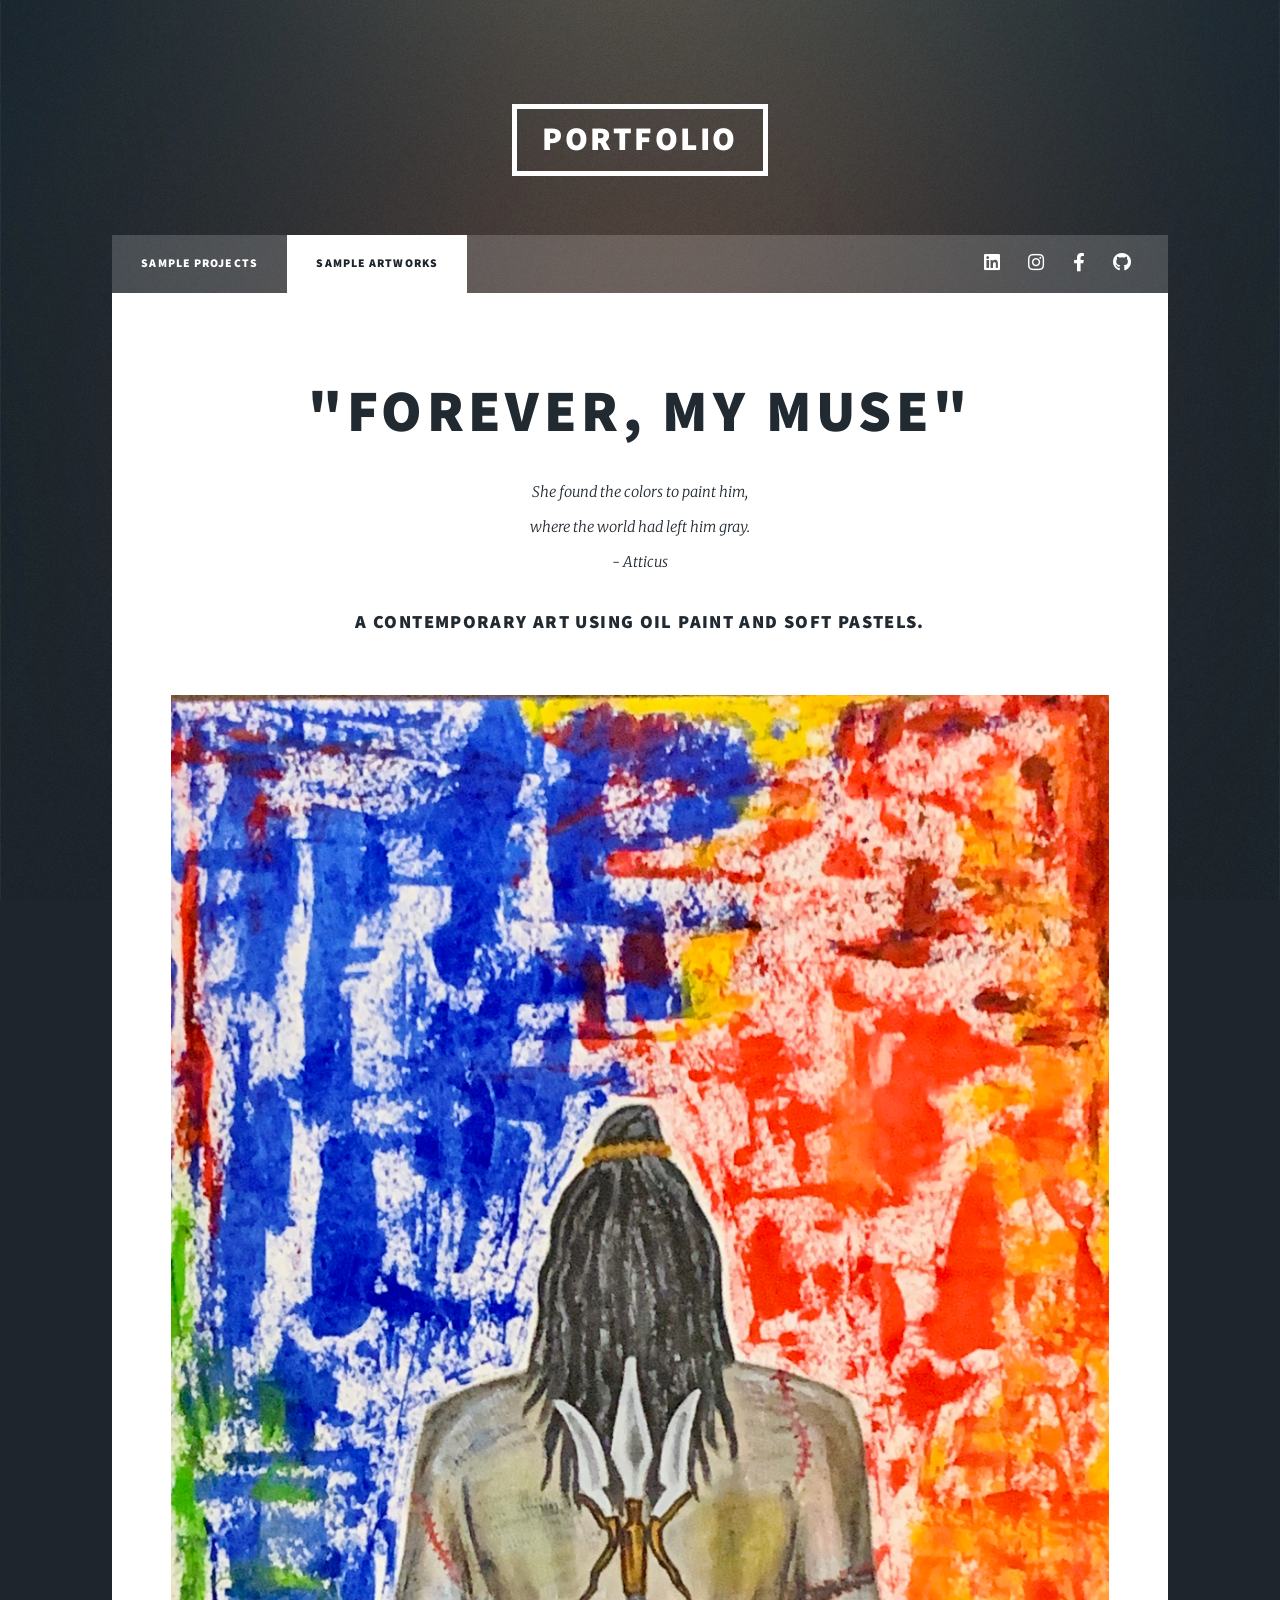
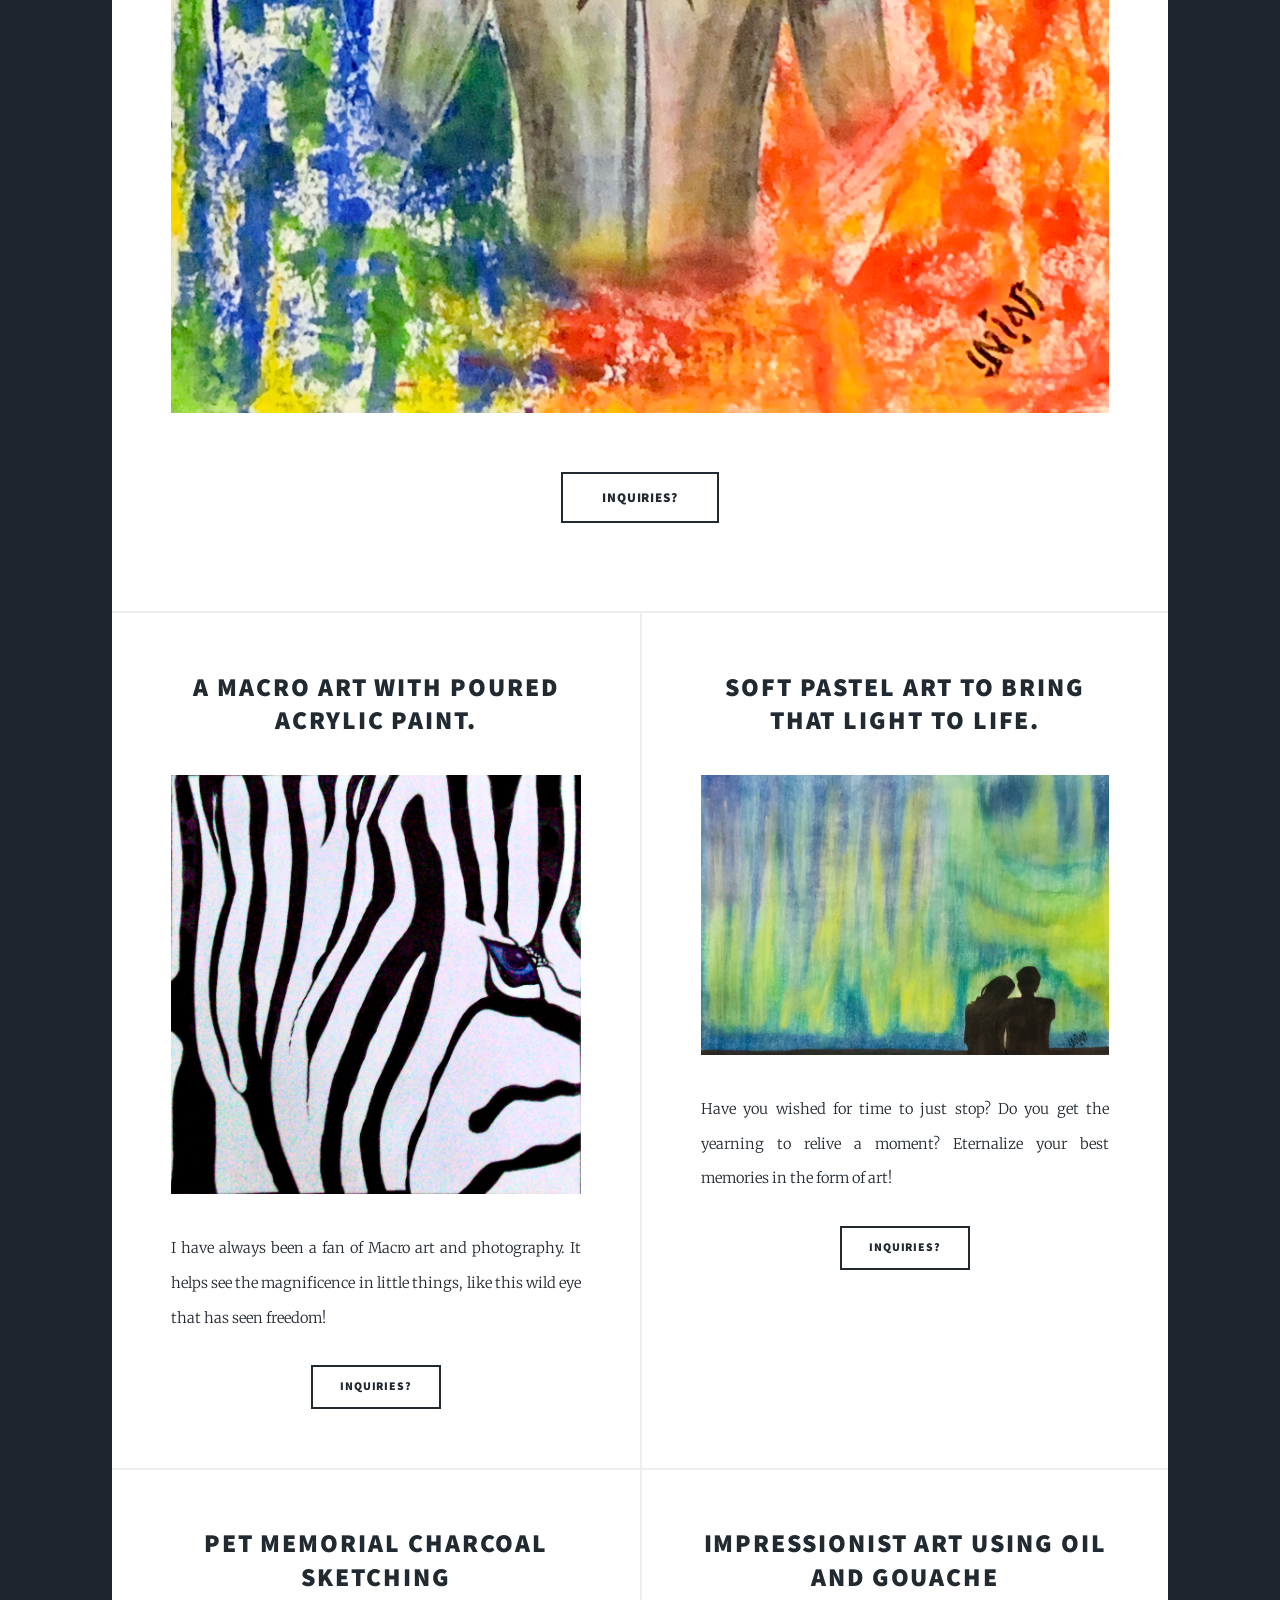
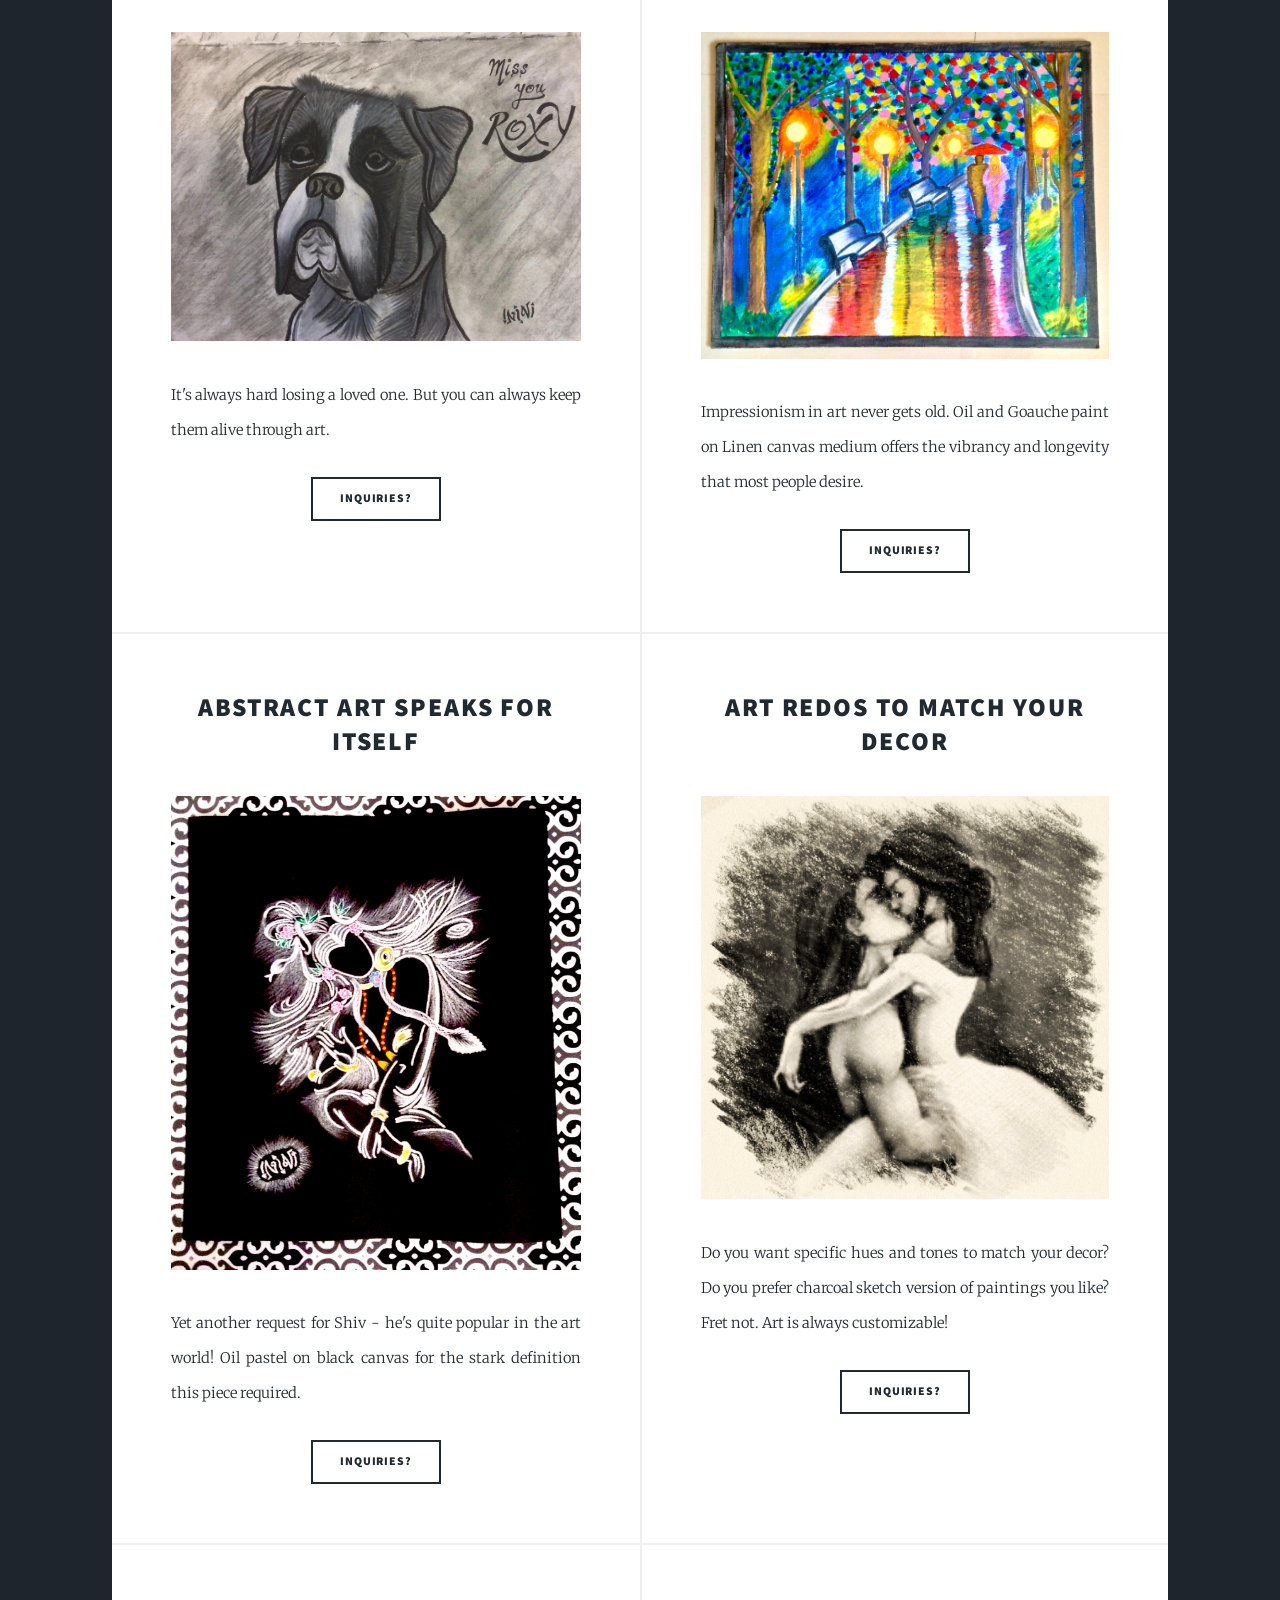
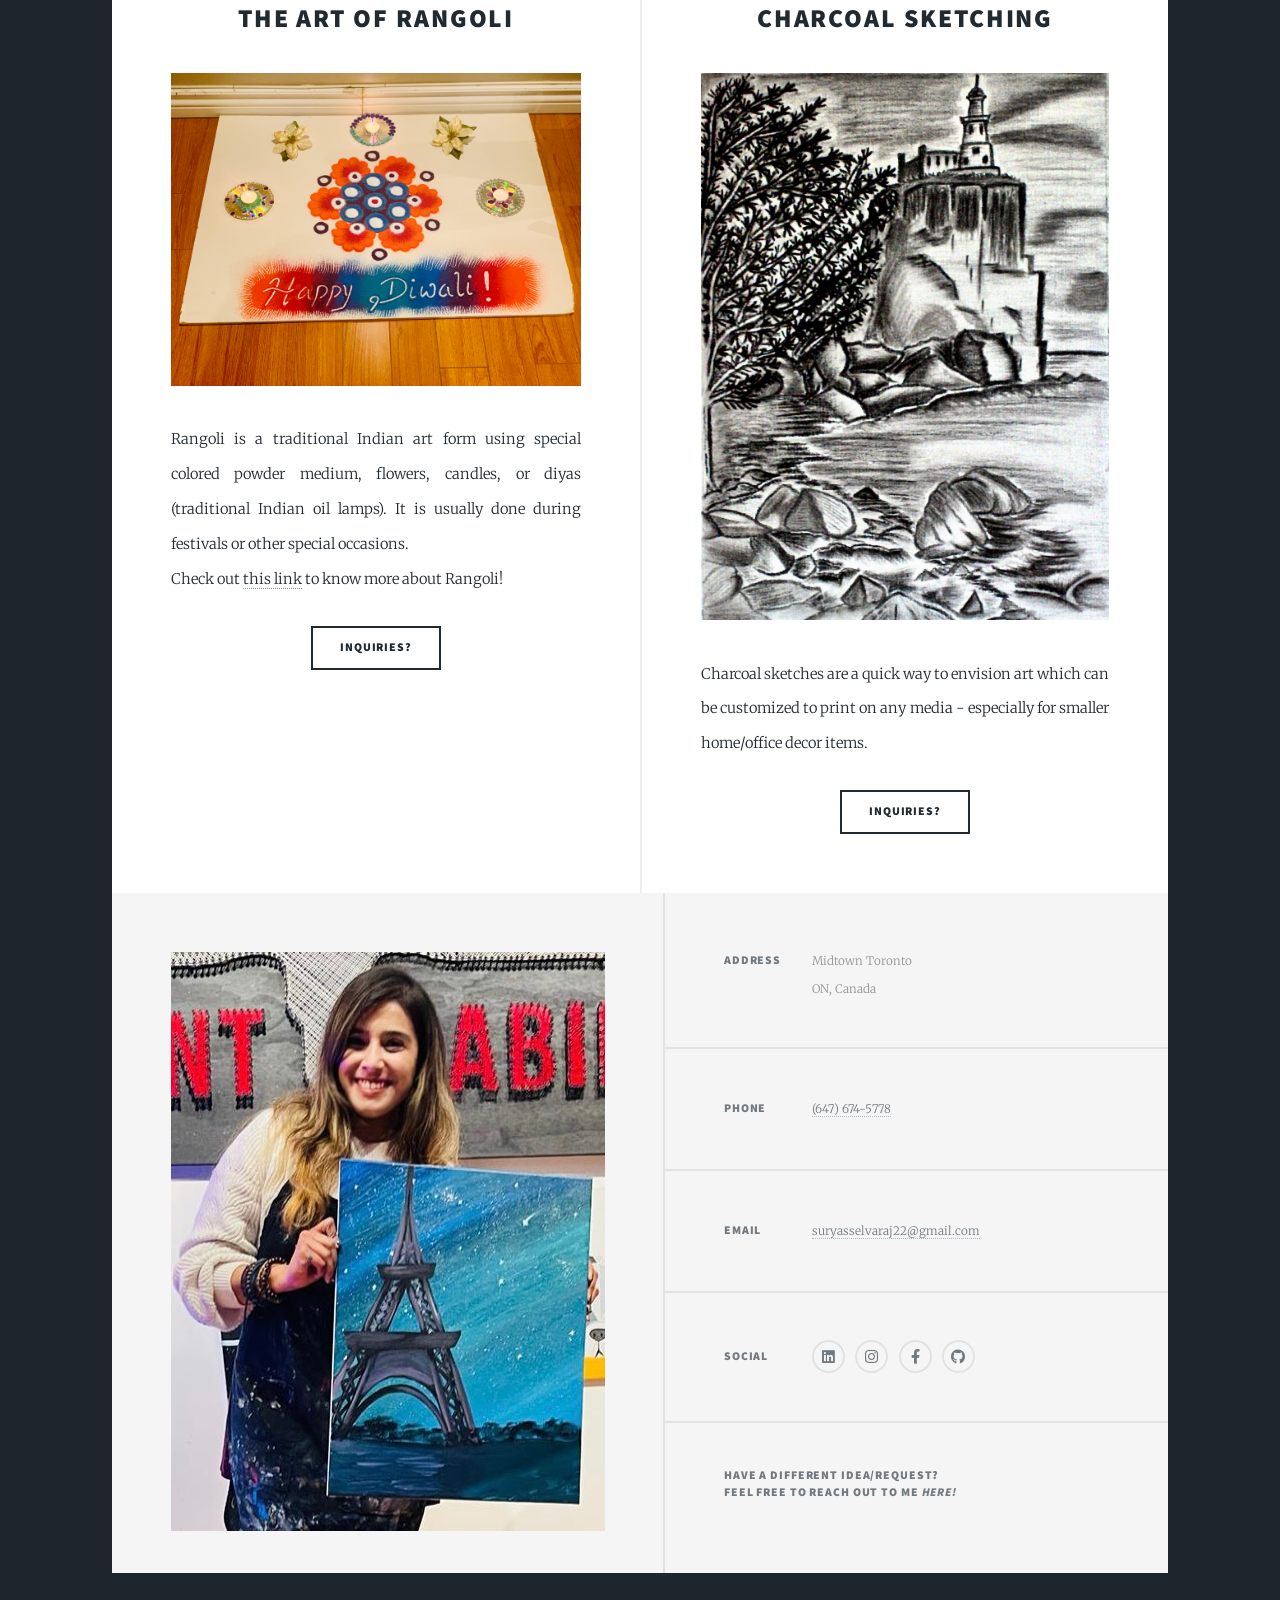
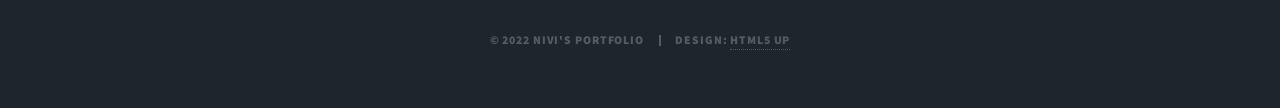
==== commit 3dd7b956: "Updating Art Page" ====
--- a/generic.html
+++ b/generic.html
@@ -188,7 +188,7 @@
 								<li><input type="submit" value="Send Message" /></li>
 							</ul>
 						</form> -->
-						<a href="#" target="_blank" class="image fit"><img src="images/MePaint7.jpg" alt="" /></a>
+						<a href="#" target="_blank" class="image"><img src="images/MePaint7.jpg" alt="" /></a>
 					</section>
 					<section class="split contact">
 						<section class="alt">
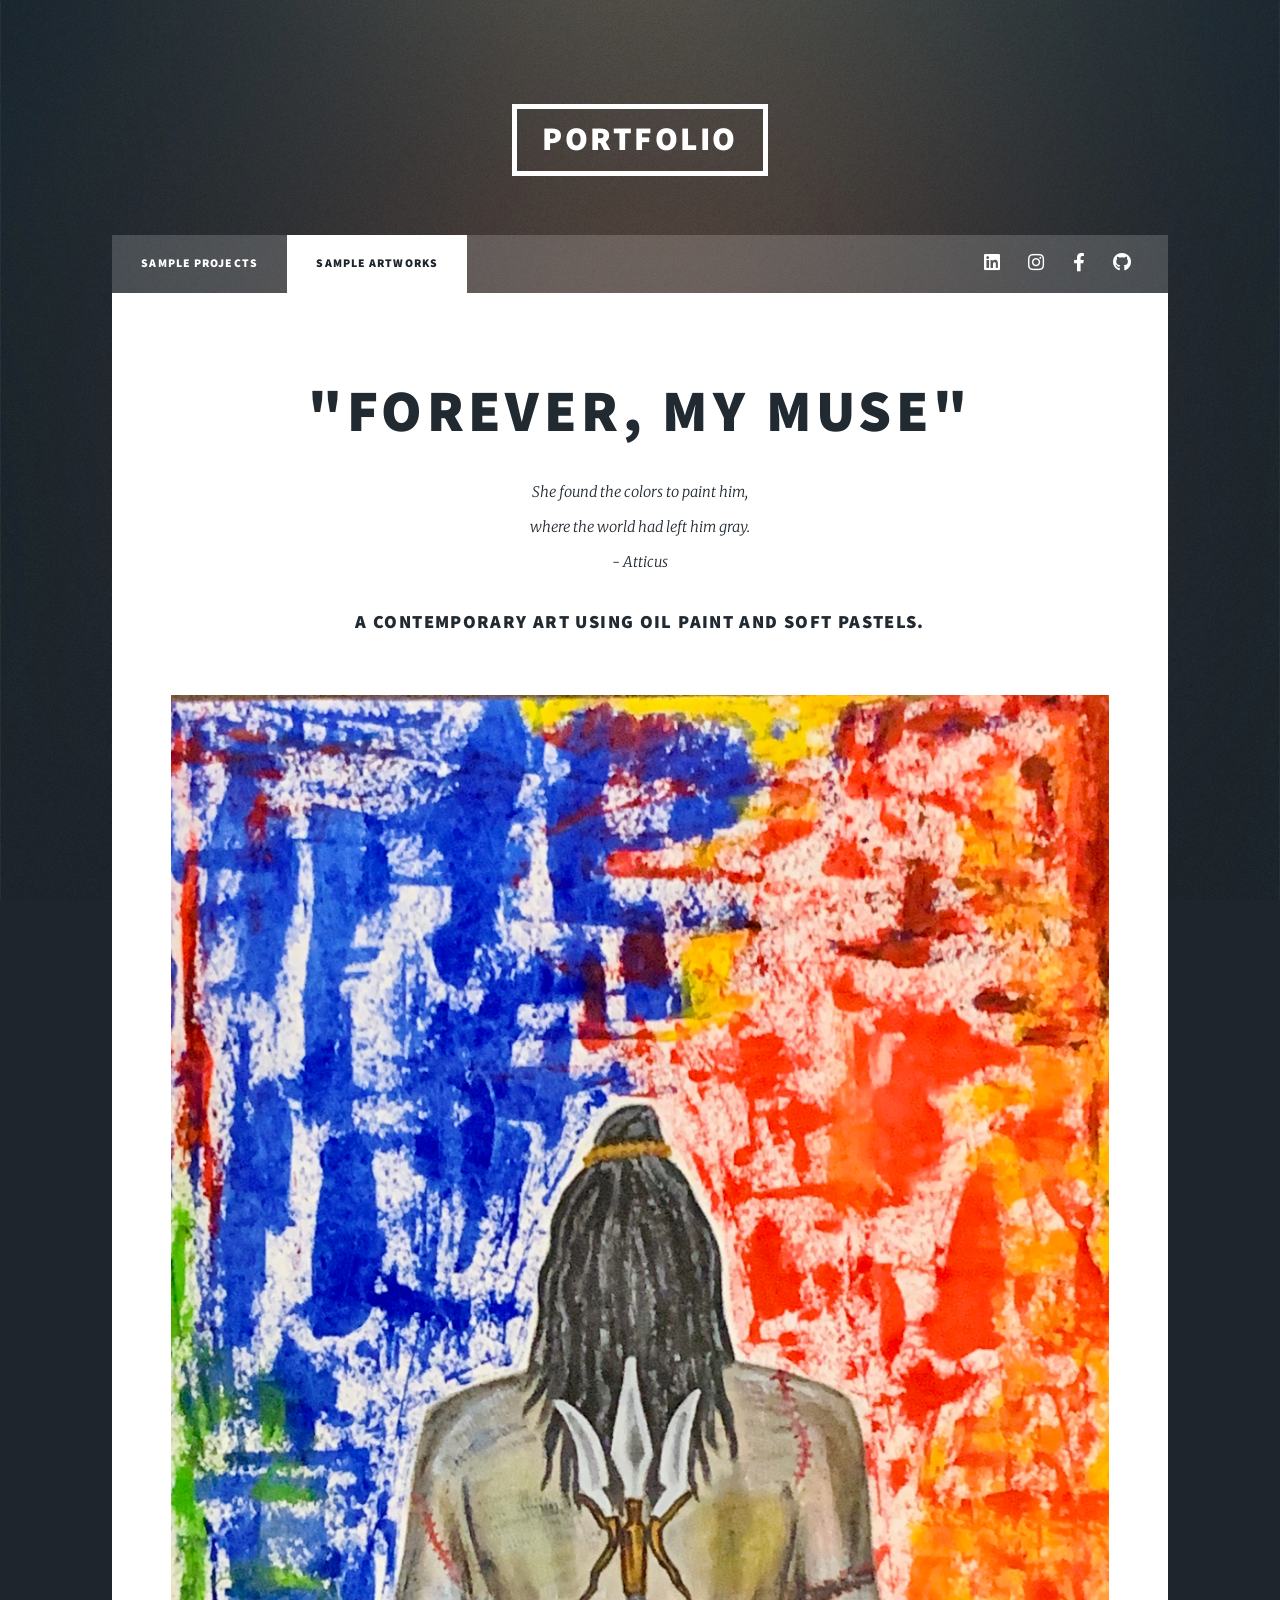
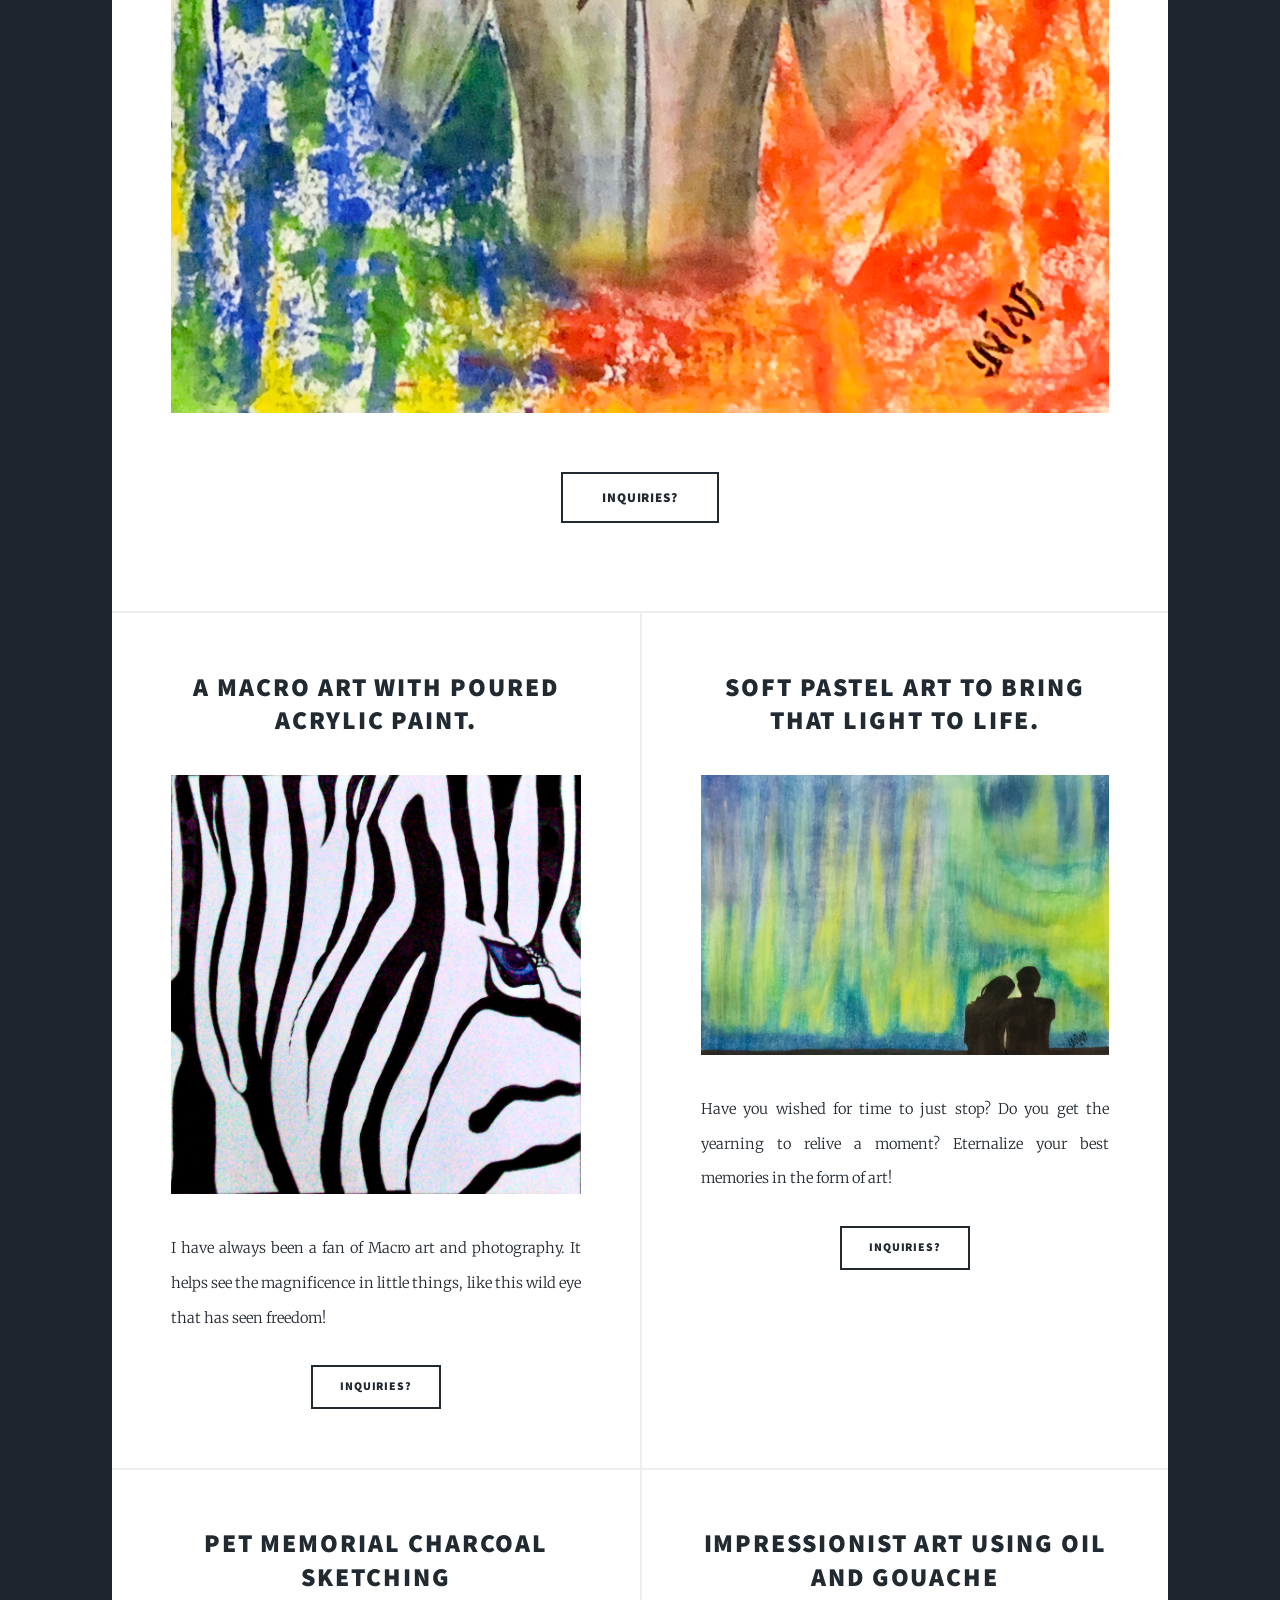
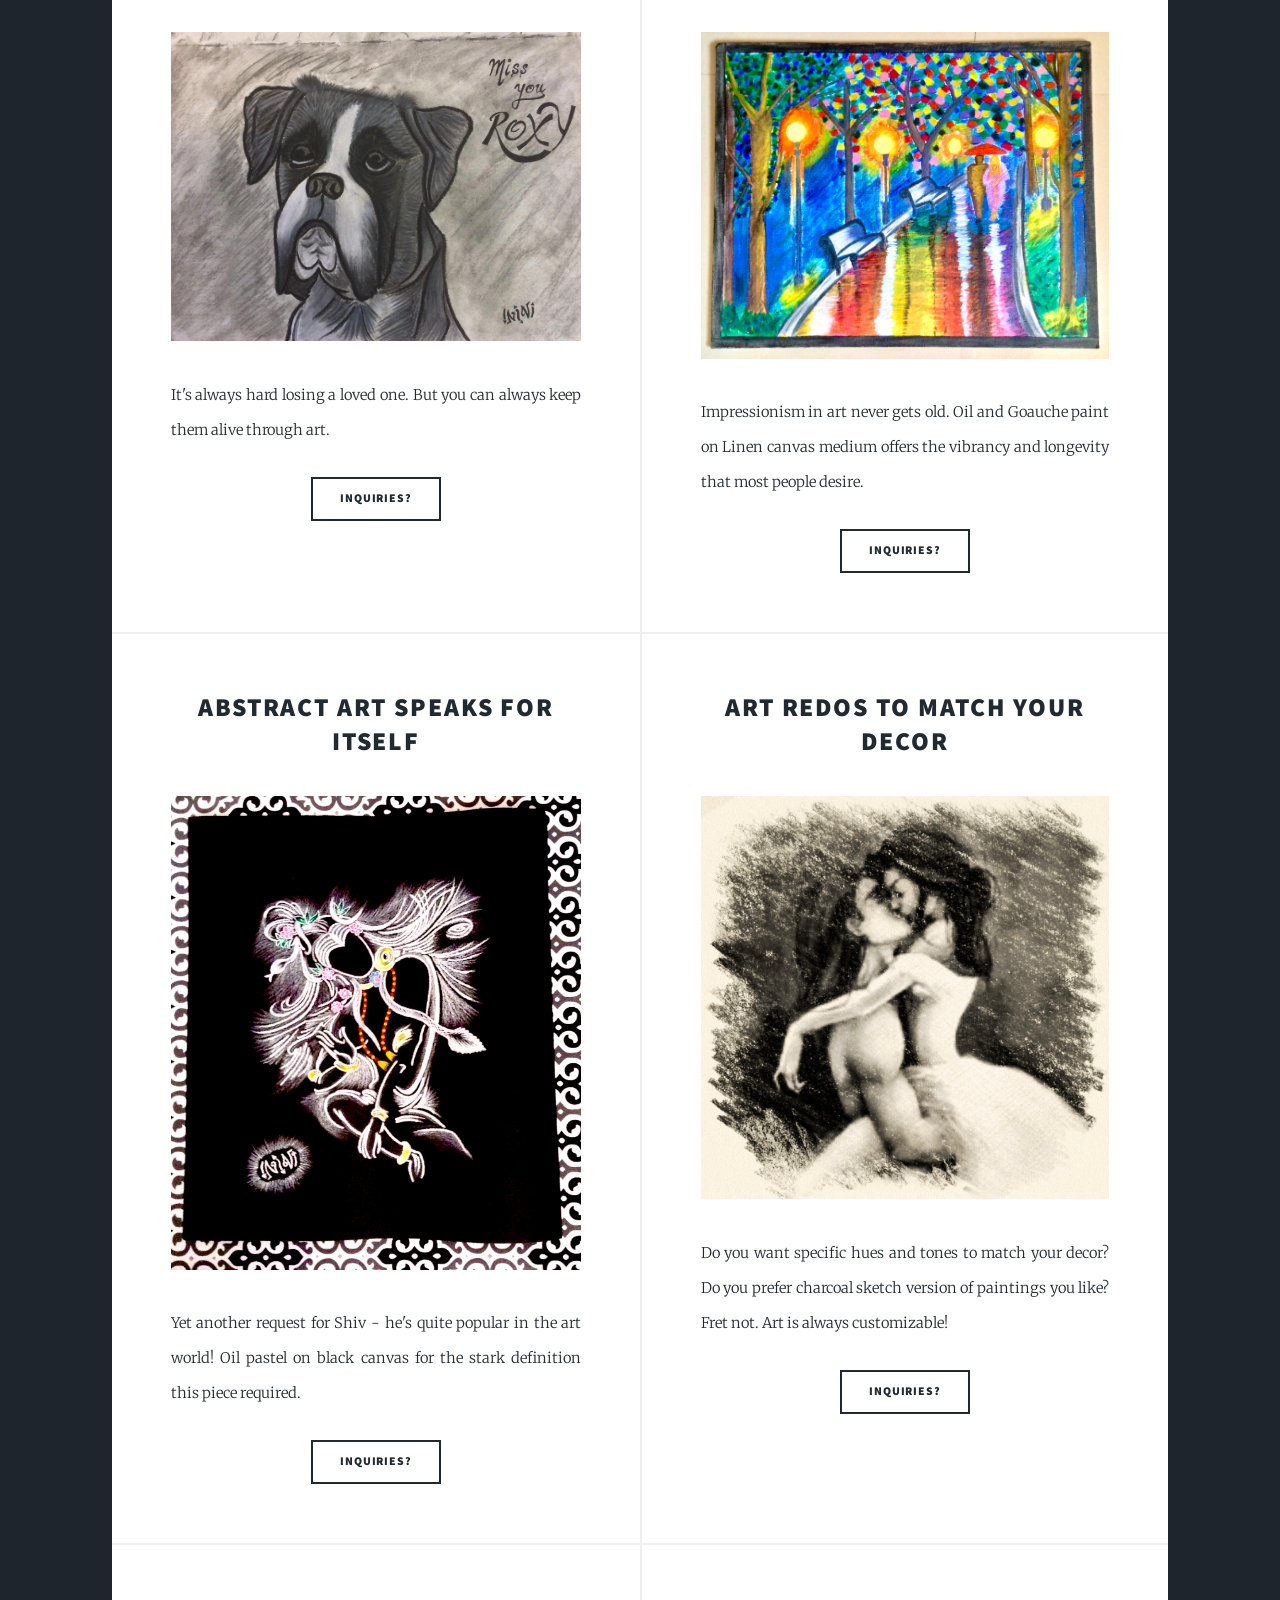
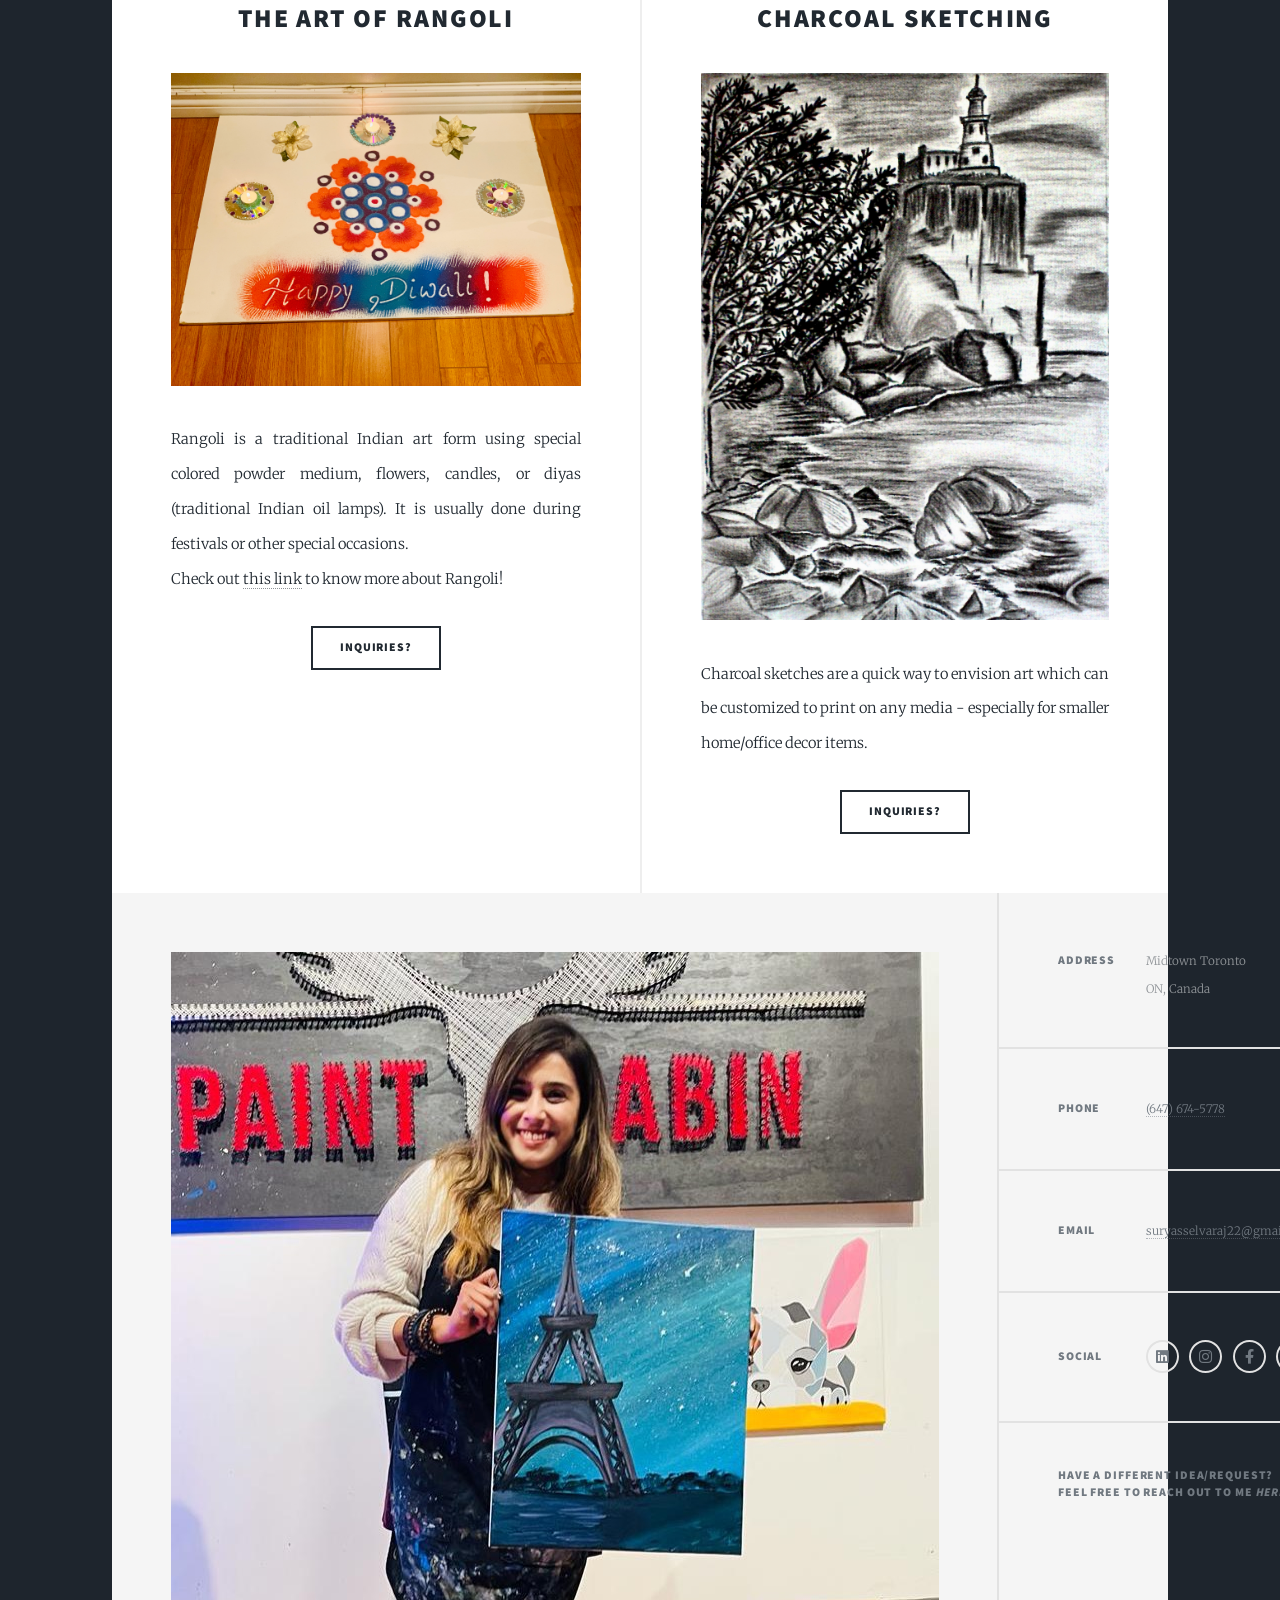
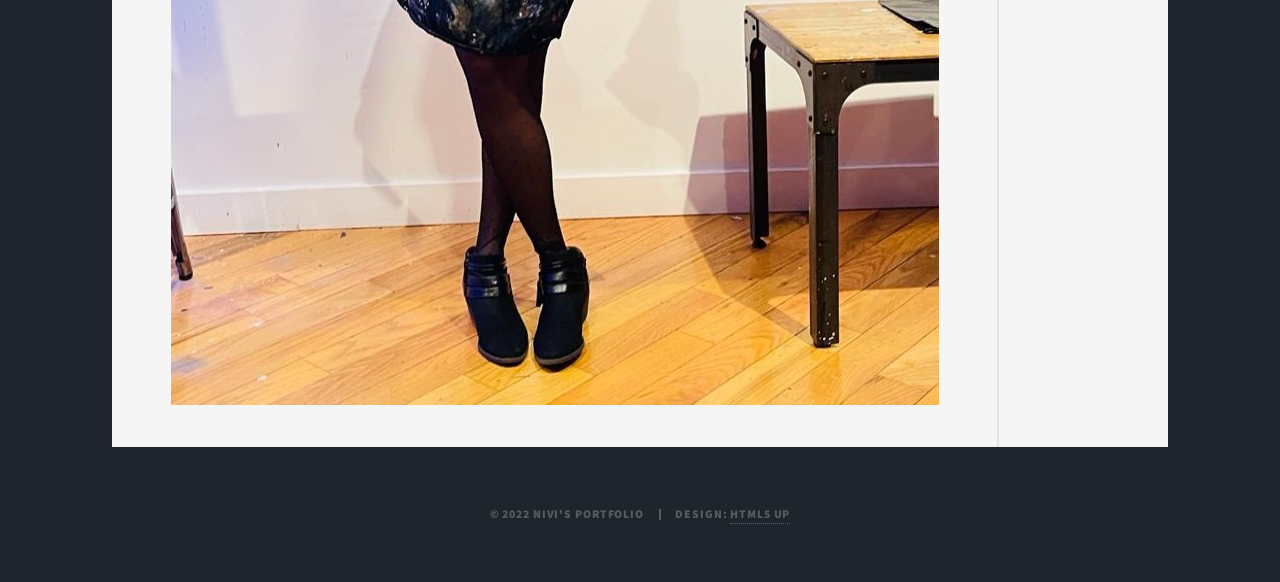
==== commit 3d8347ce: "Updating Art Page" ====
--- a/generic.html
+++ b/generic.html
@@ -188,7 +188,7 @@
 								<li><input type="submit" value="Send Message" /></li>
 							</ul>
 						</form> -->
-						<a href="#" target="_blank" class="image"><img src="images/MePaint7.jpg" alt="" /></a>
+						<a href="#" target="_blank" class="image"><img src="images/MePaint.JPG" alt="" /></a>
 					</section>
 					<section class="split contact">
 						<section class="alt">
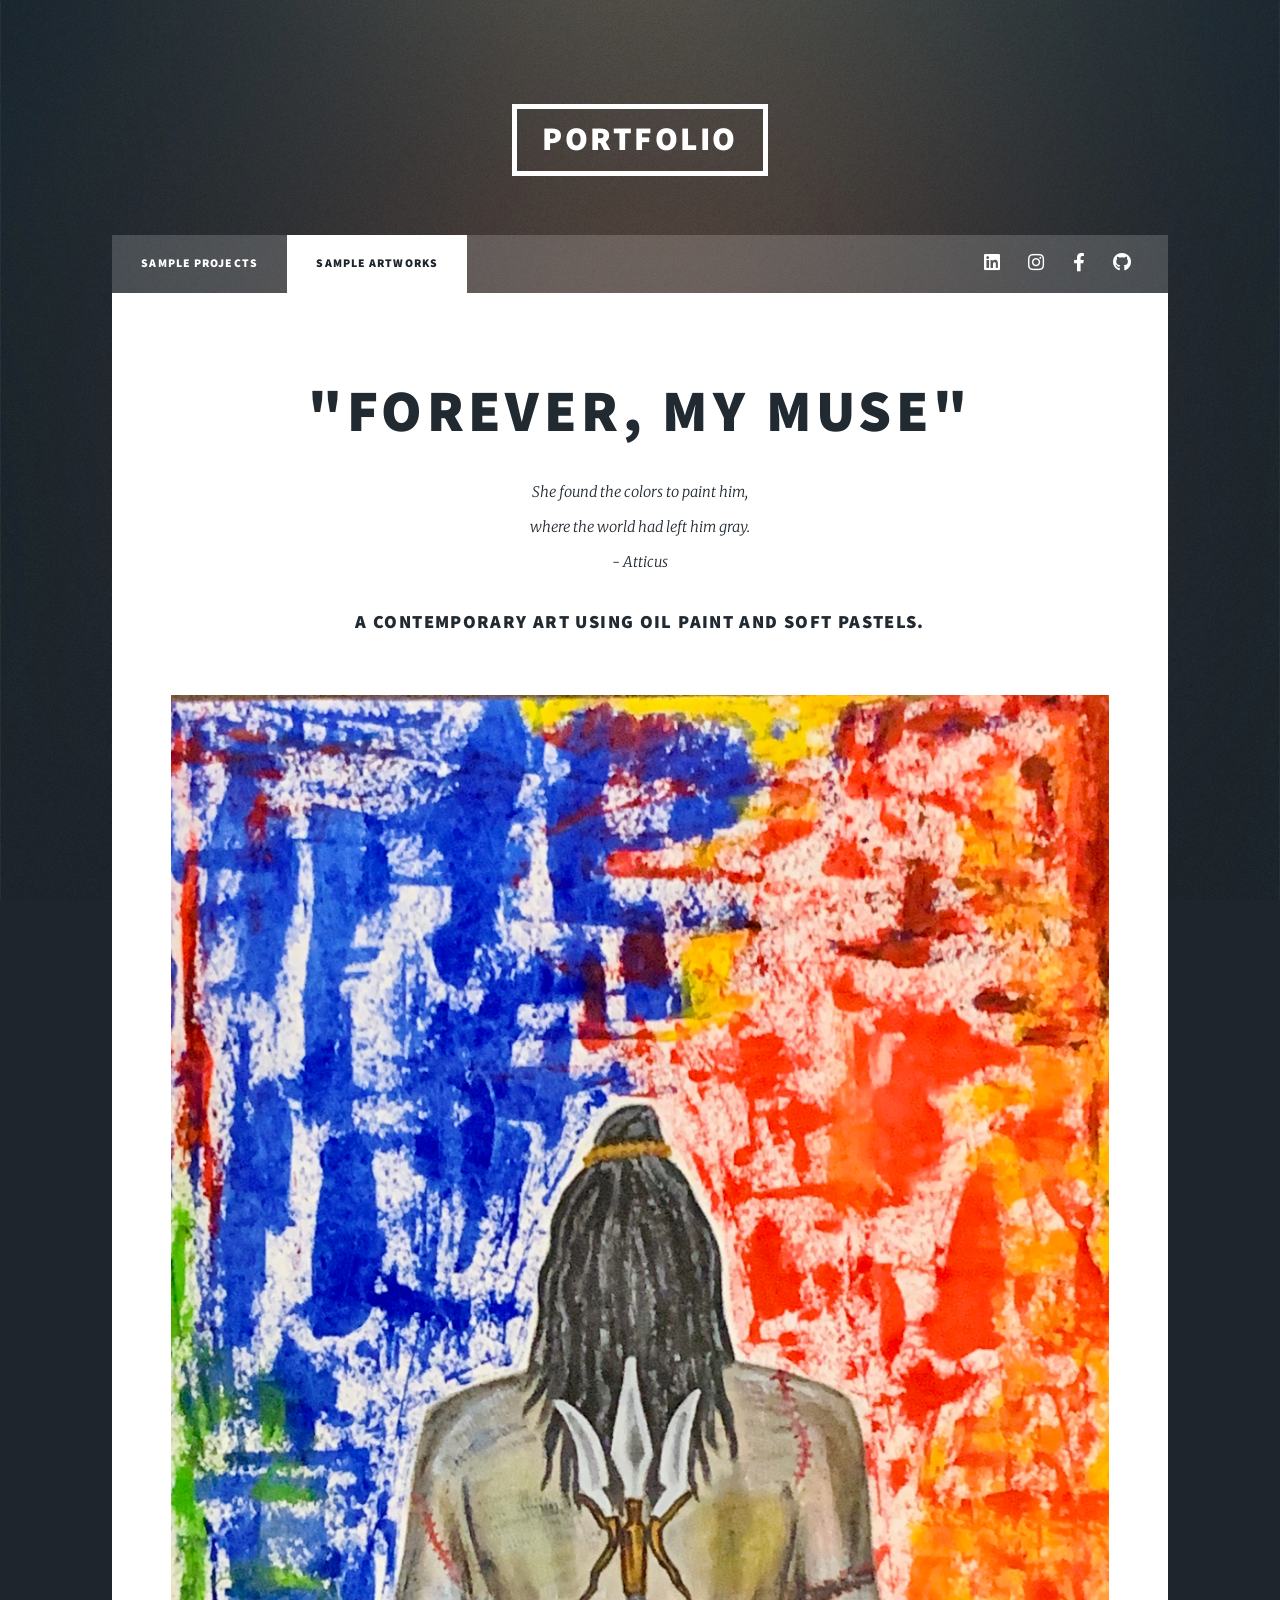
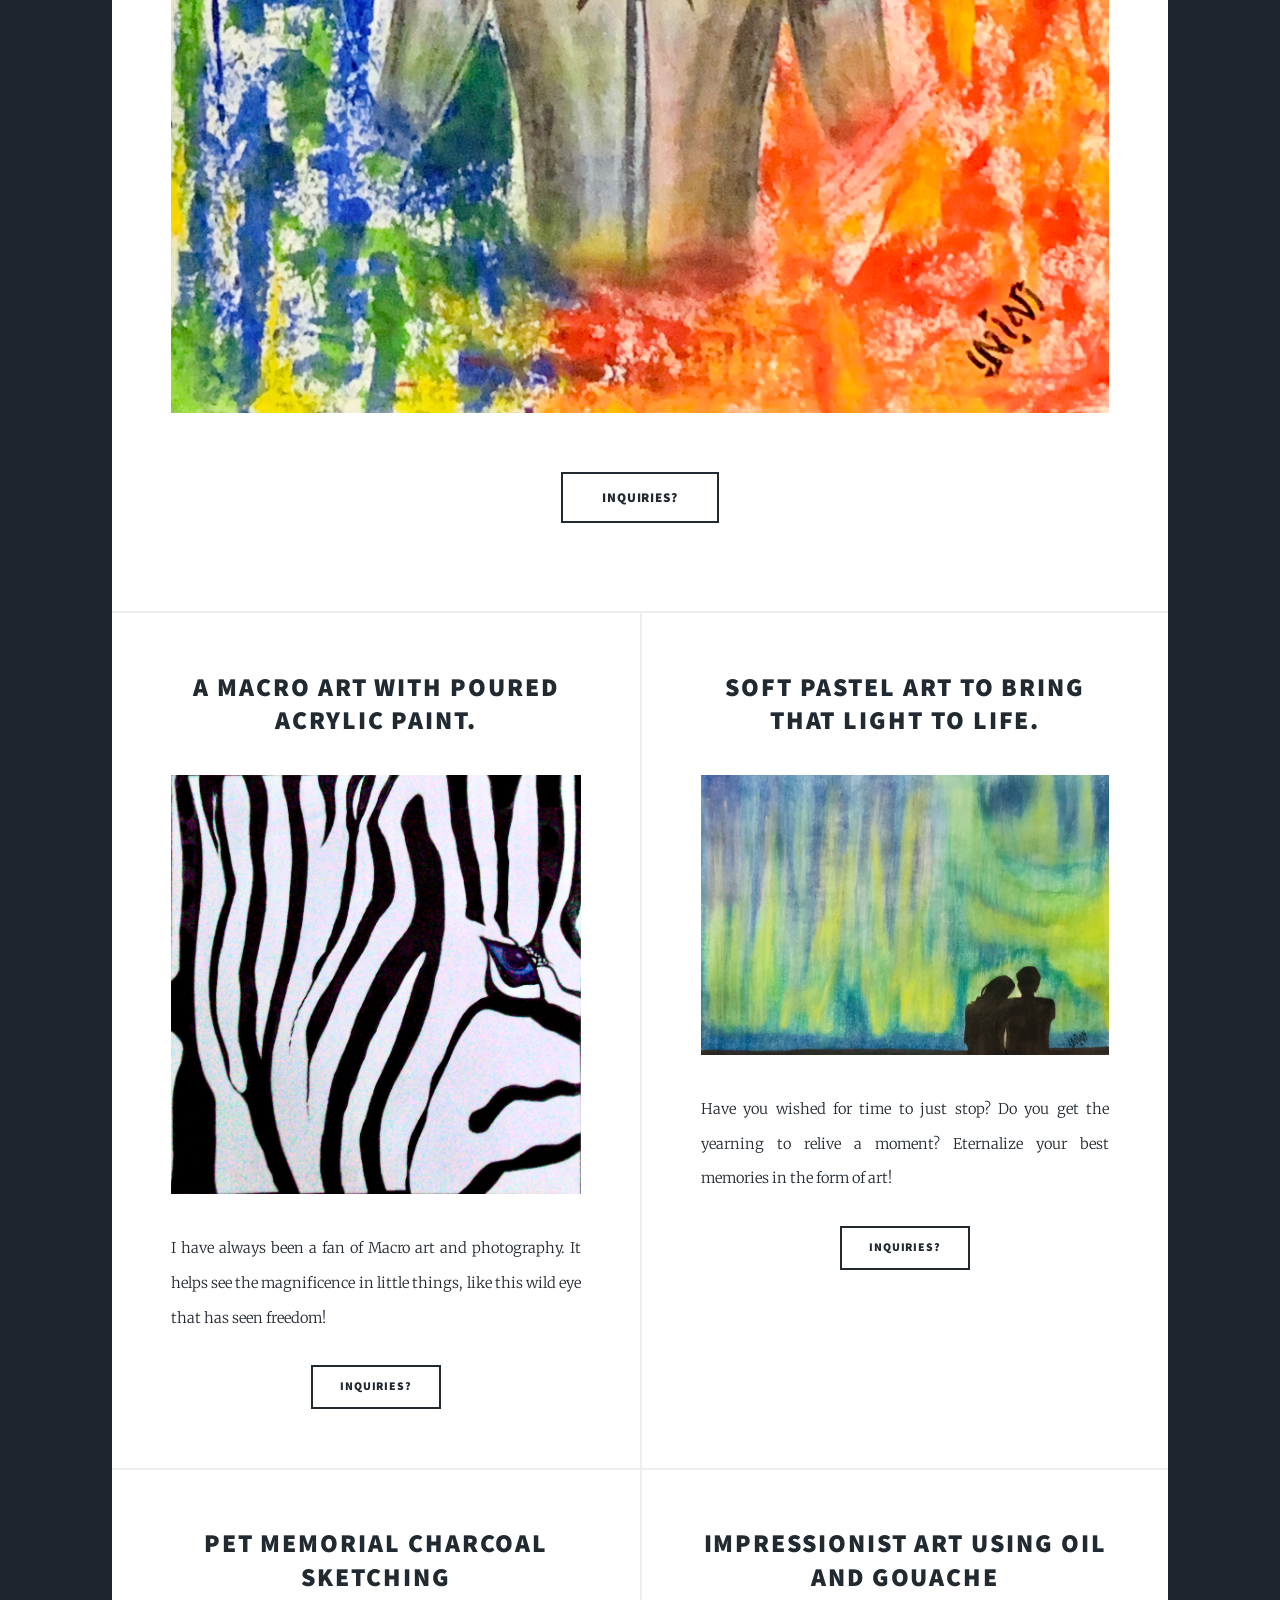
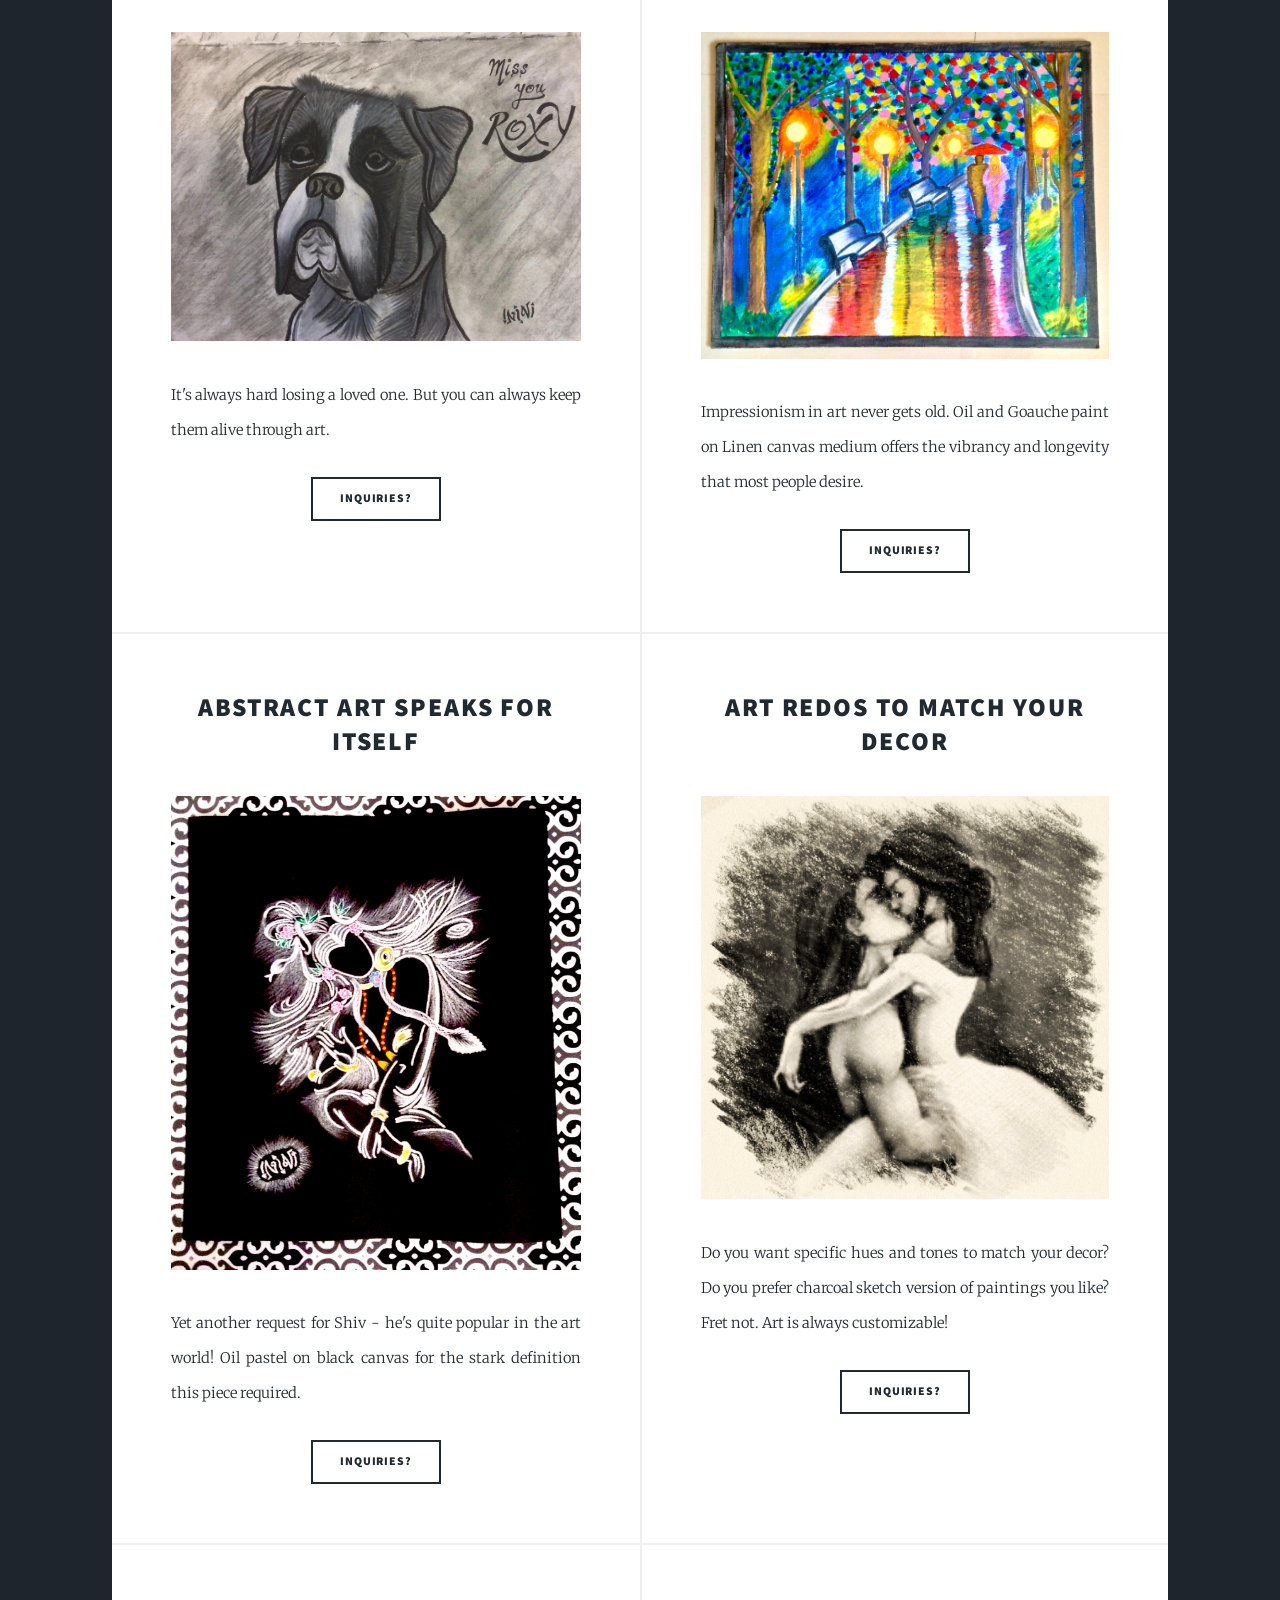
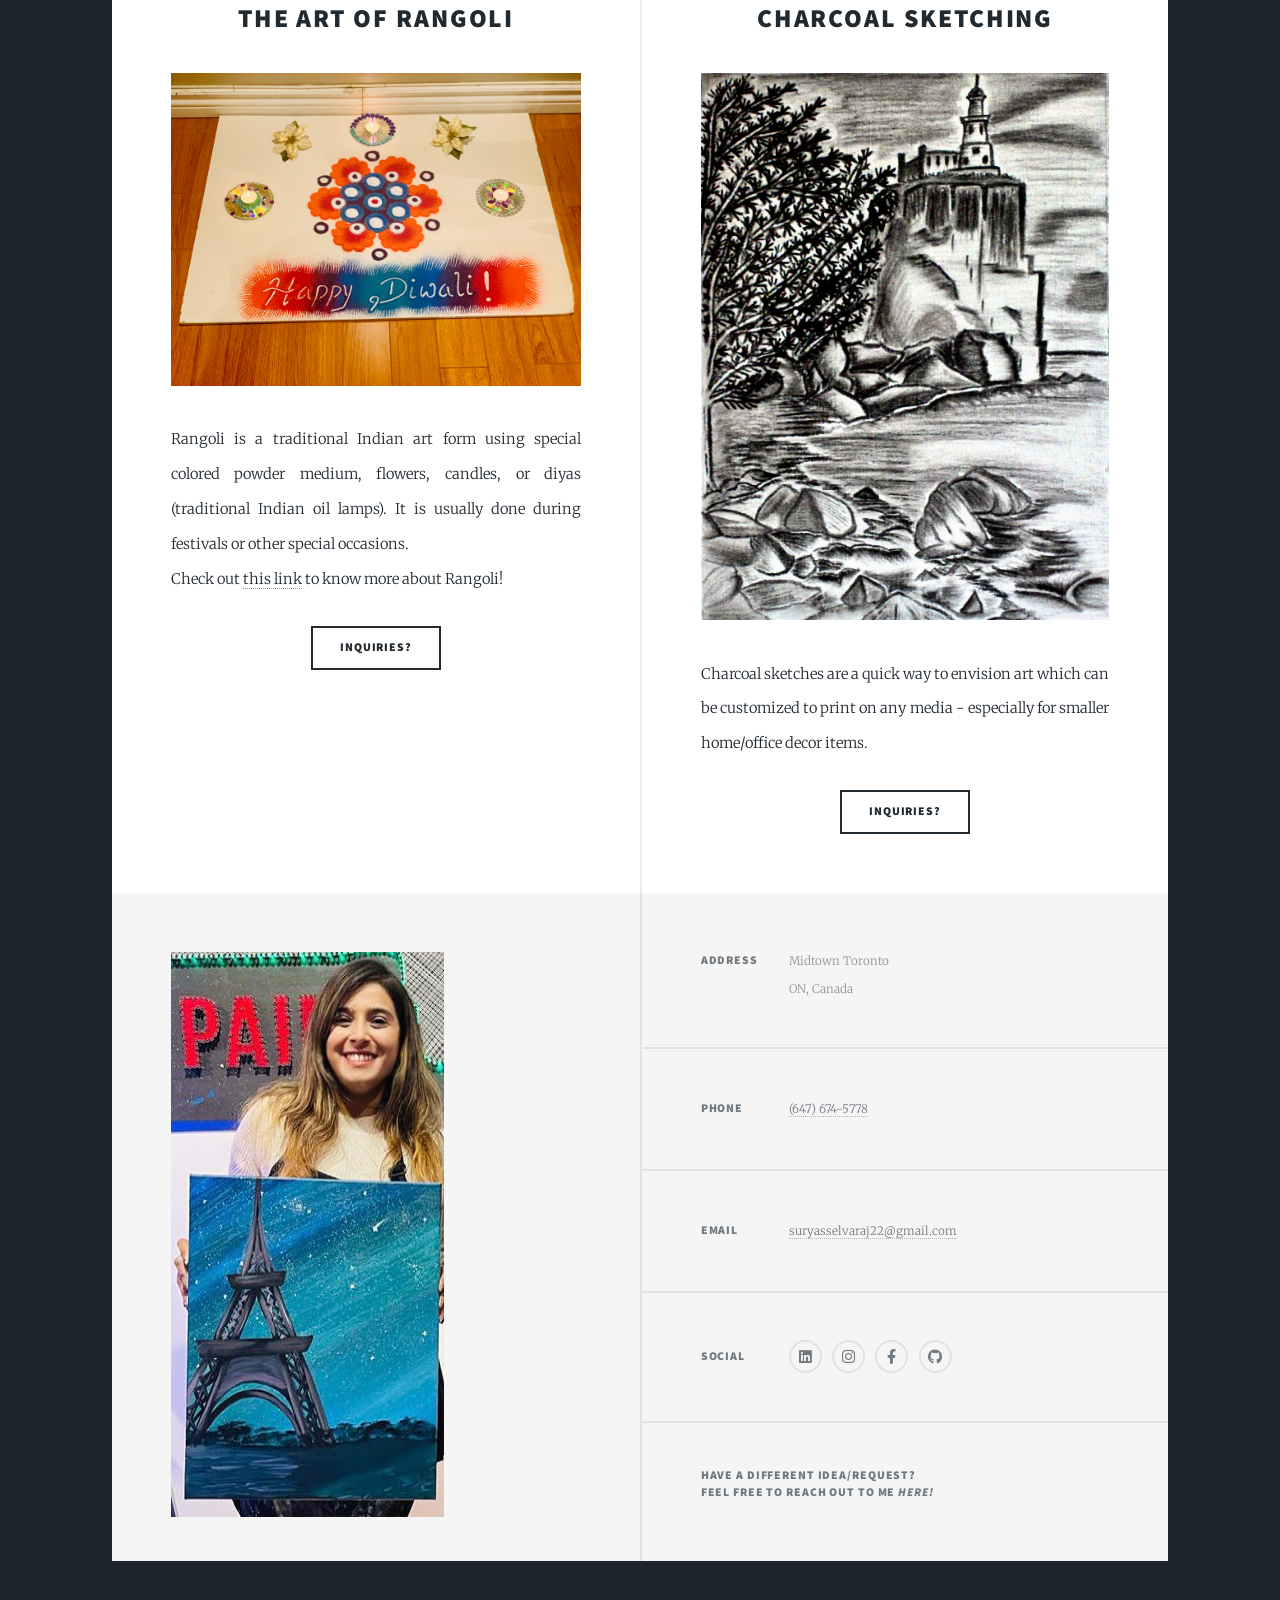
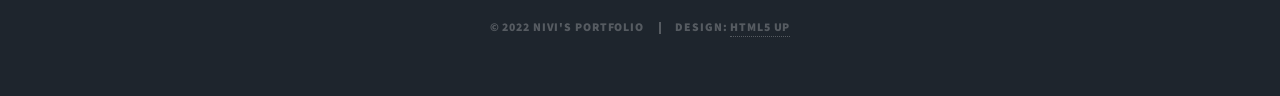
==== commit 8e5e9f0e: "Updating Art Page" ====
--- a/generic.html
+++ b/generic.html
@@ -188,7 +188,7 @@
 								<li><input type="submit" value="Send Message" /></li>
 							</ul>
 						</form> -->
-						<a href="#" target="_blank" class="image"><img src="images/MePaint.JPG" alt="" /></a>
+						<a href="#" target="_blank" class="image"><img src="images/MePaint1.jpg" alt="" /></a>
 					</section>
 					<section class="split contact">
 						<section class="alt">
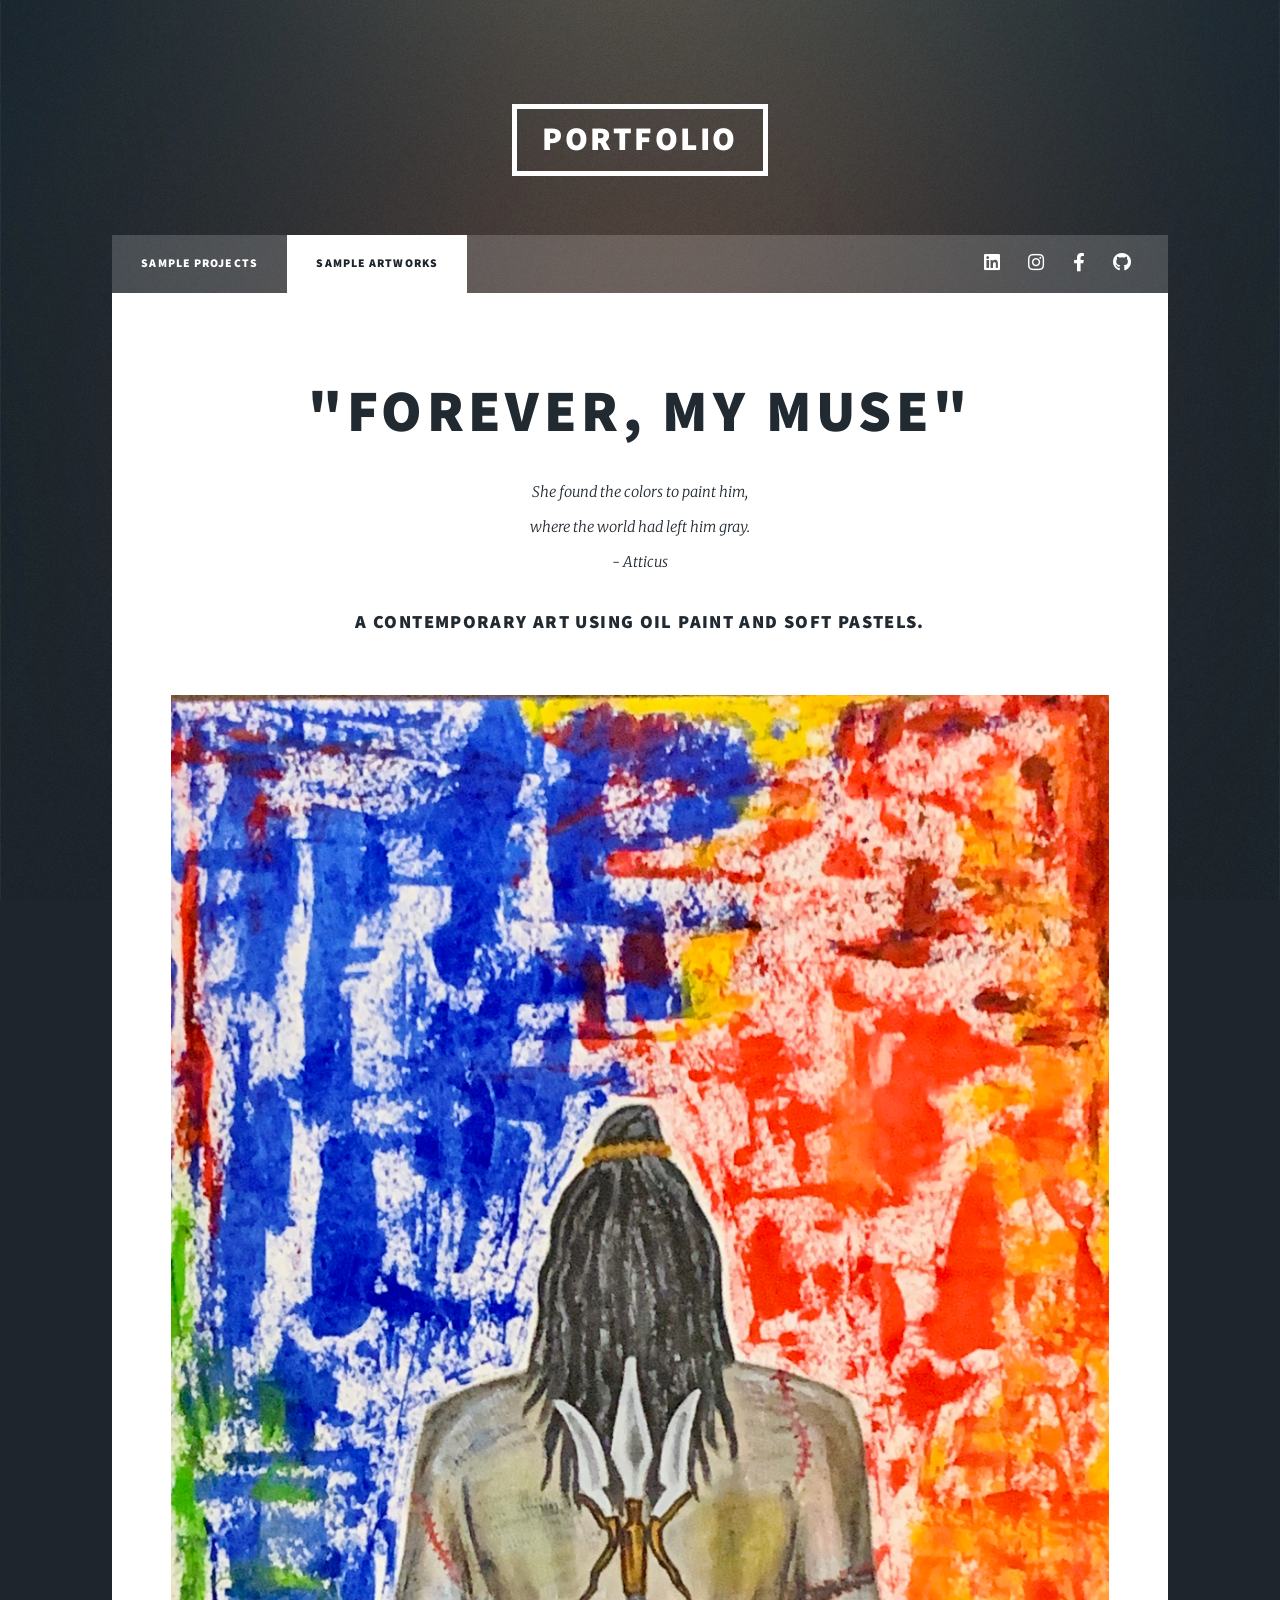
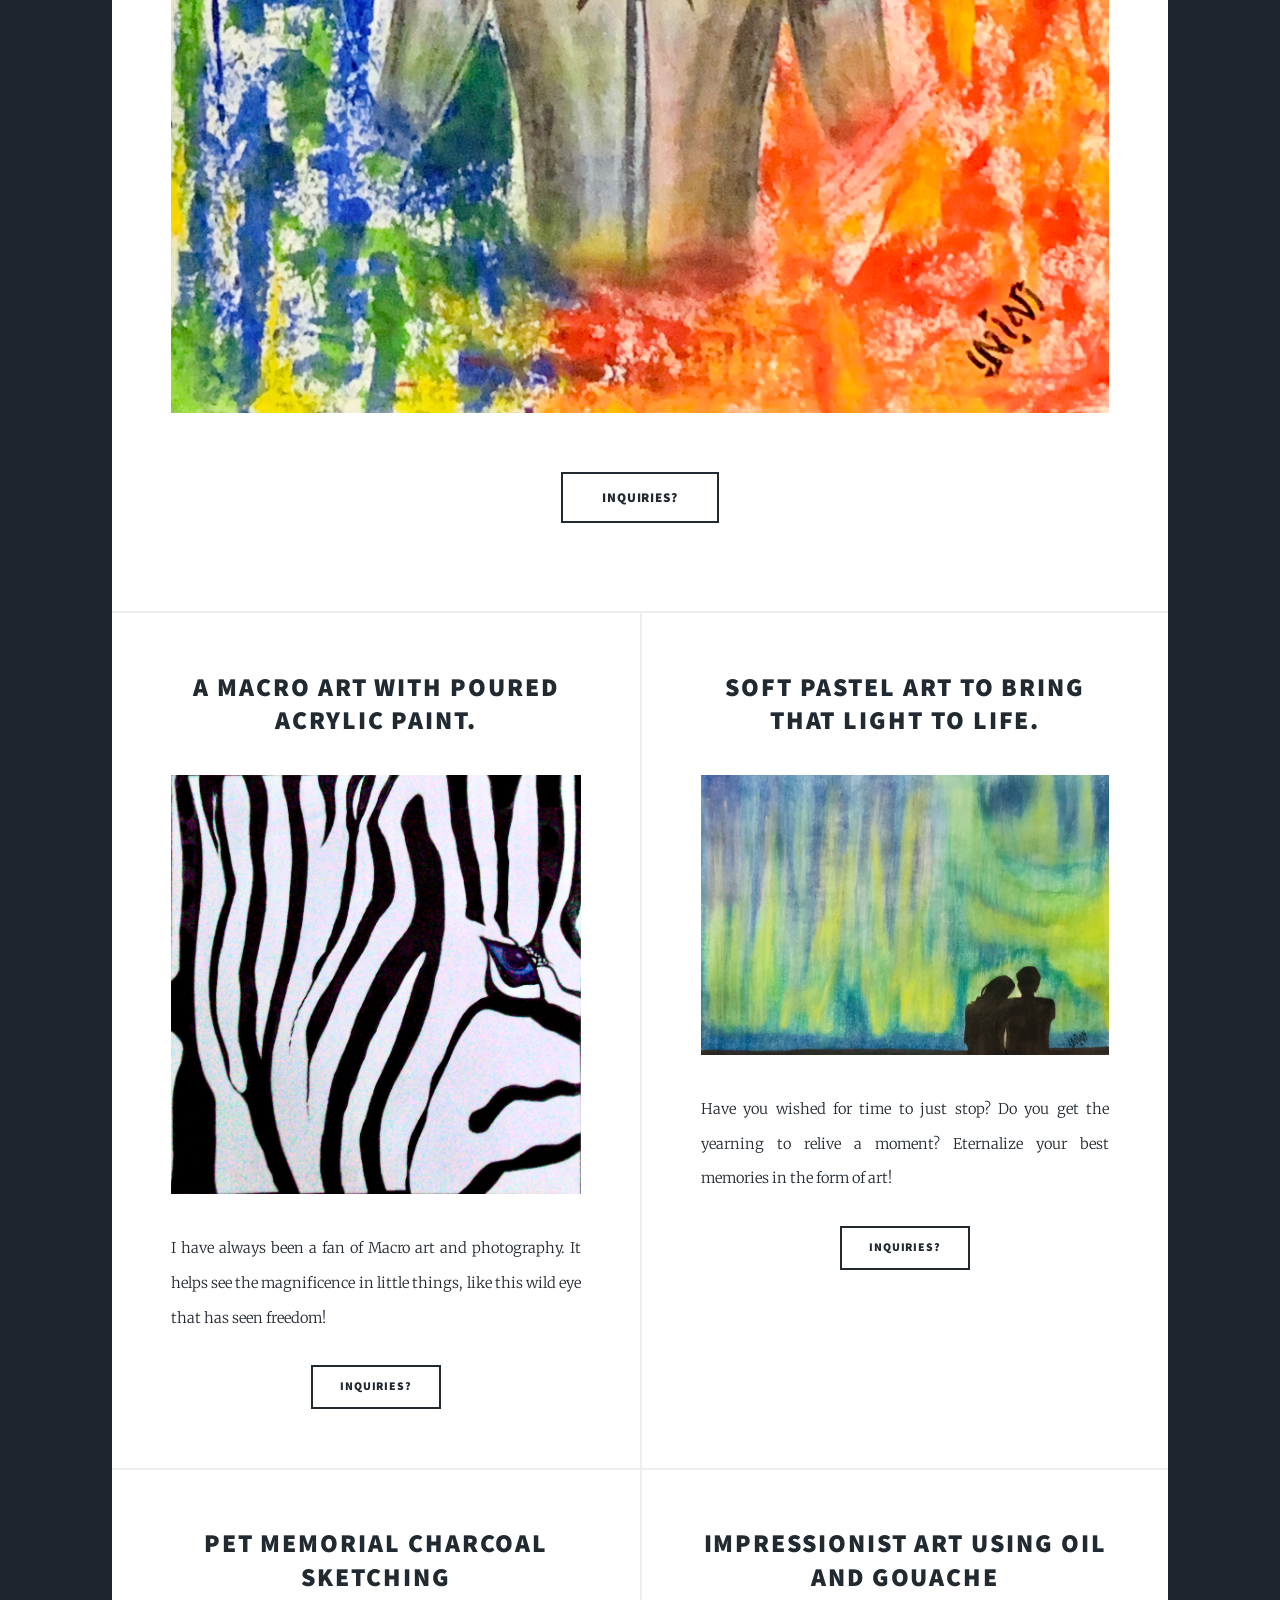
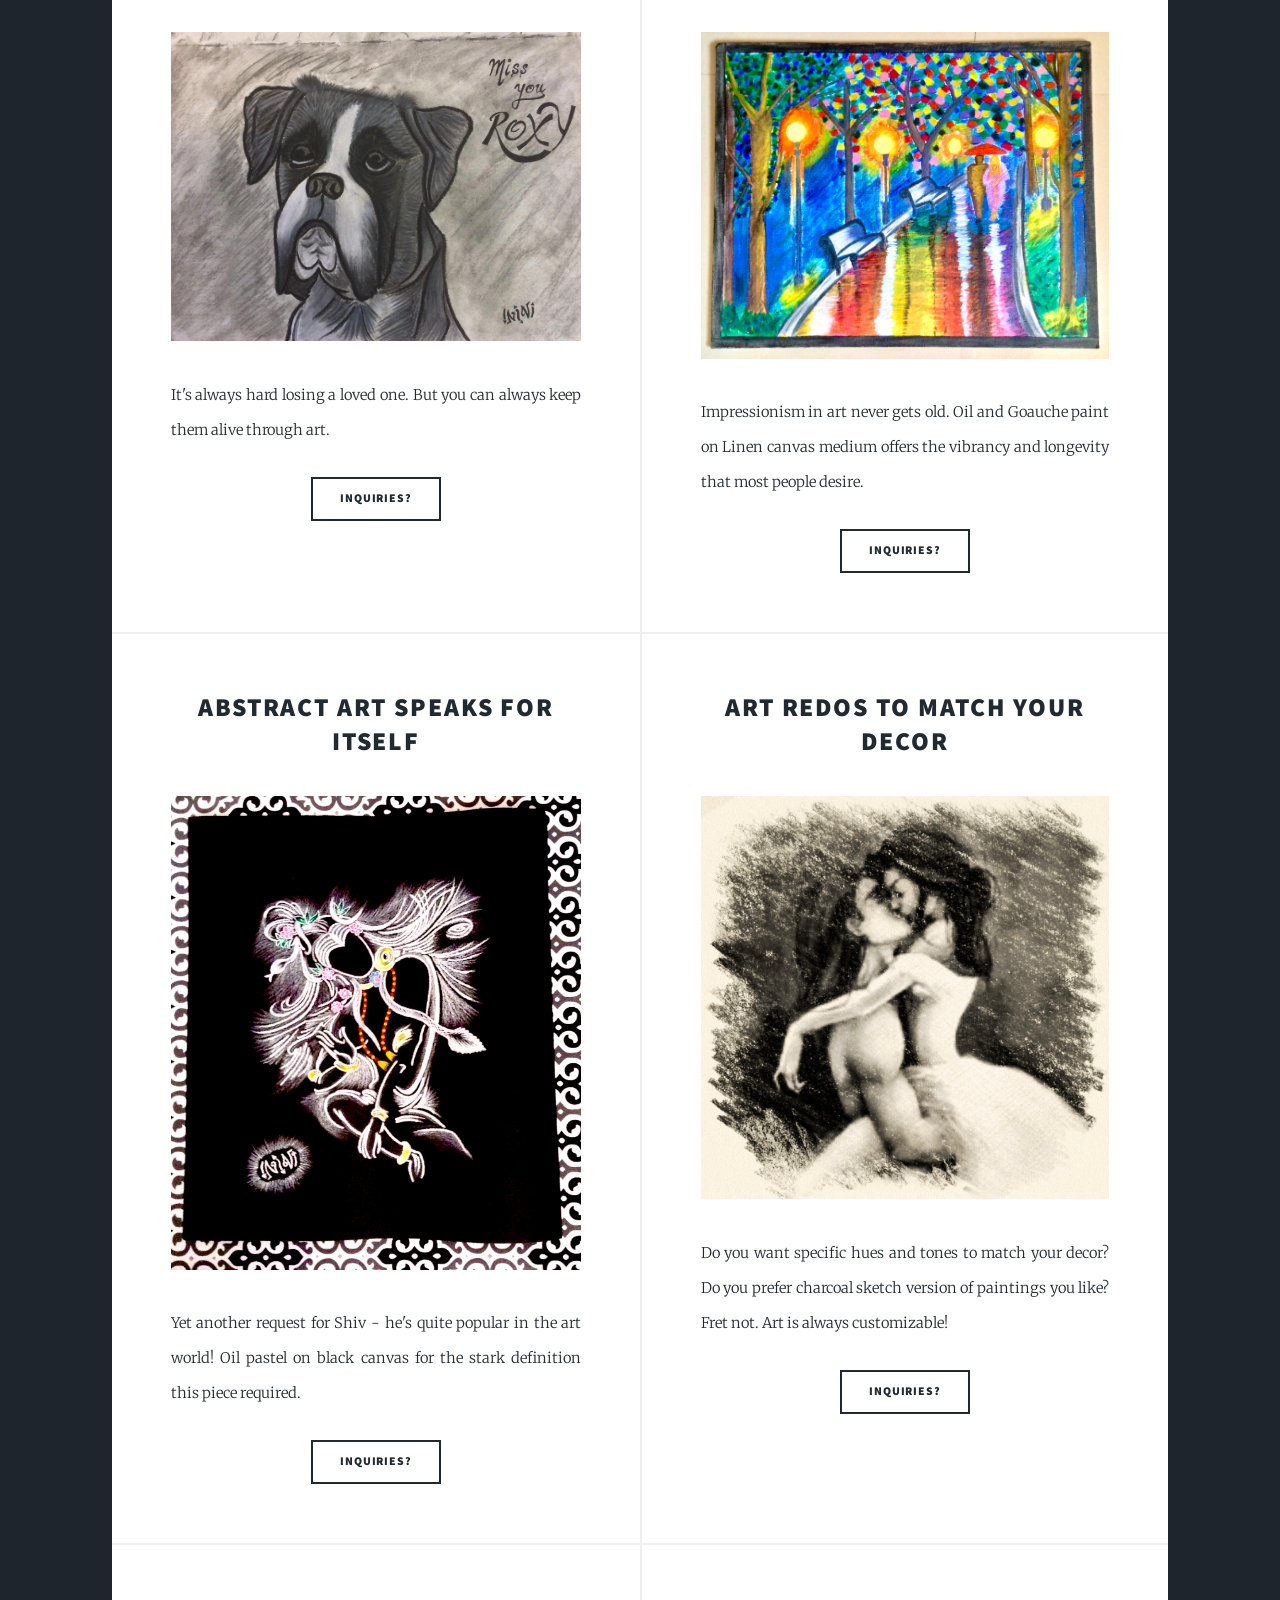
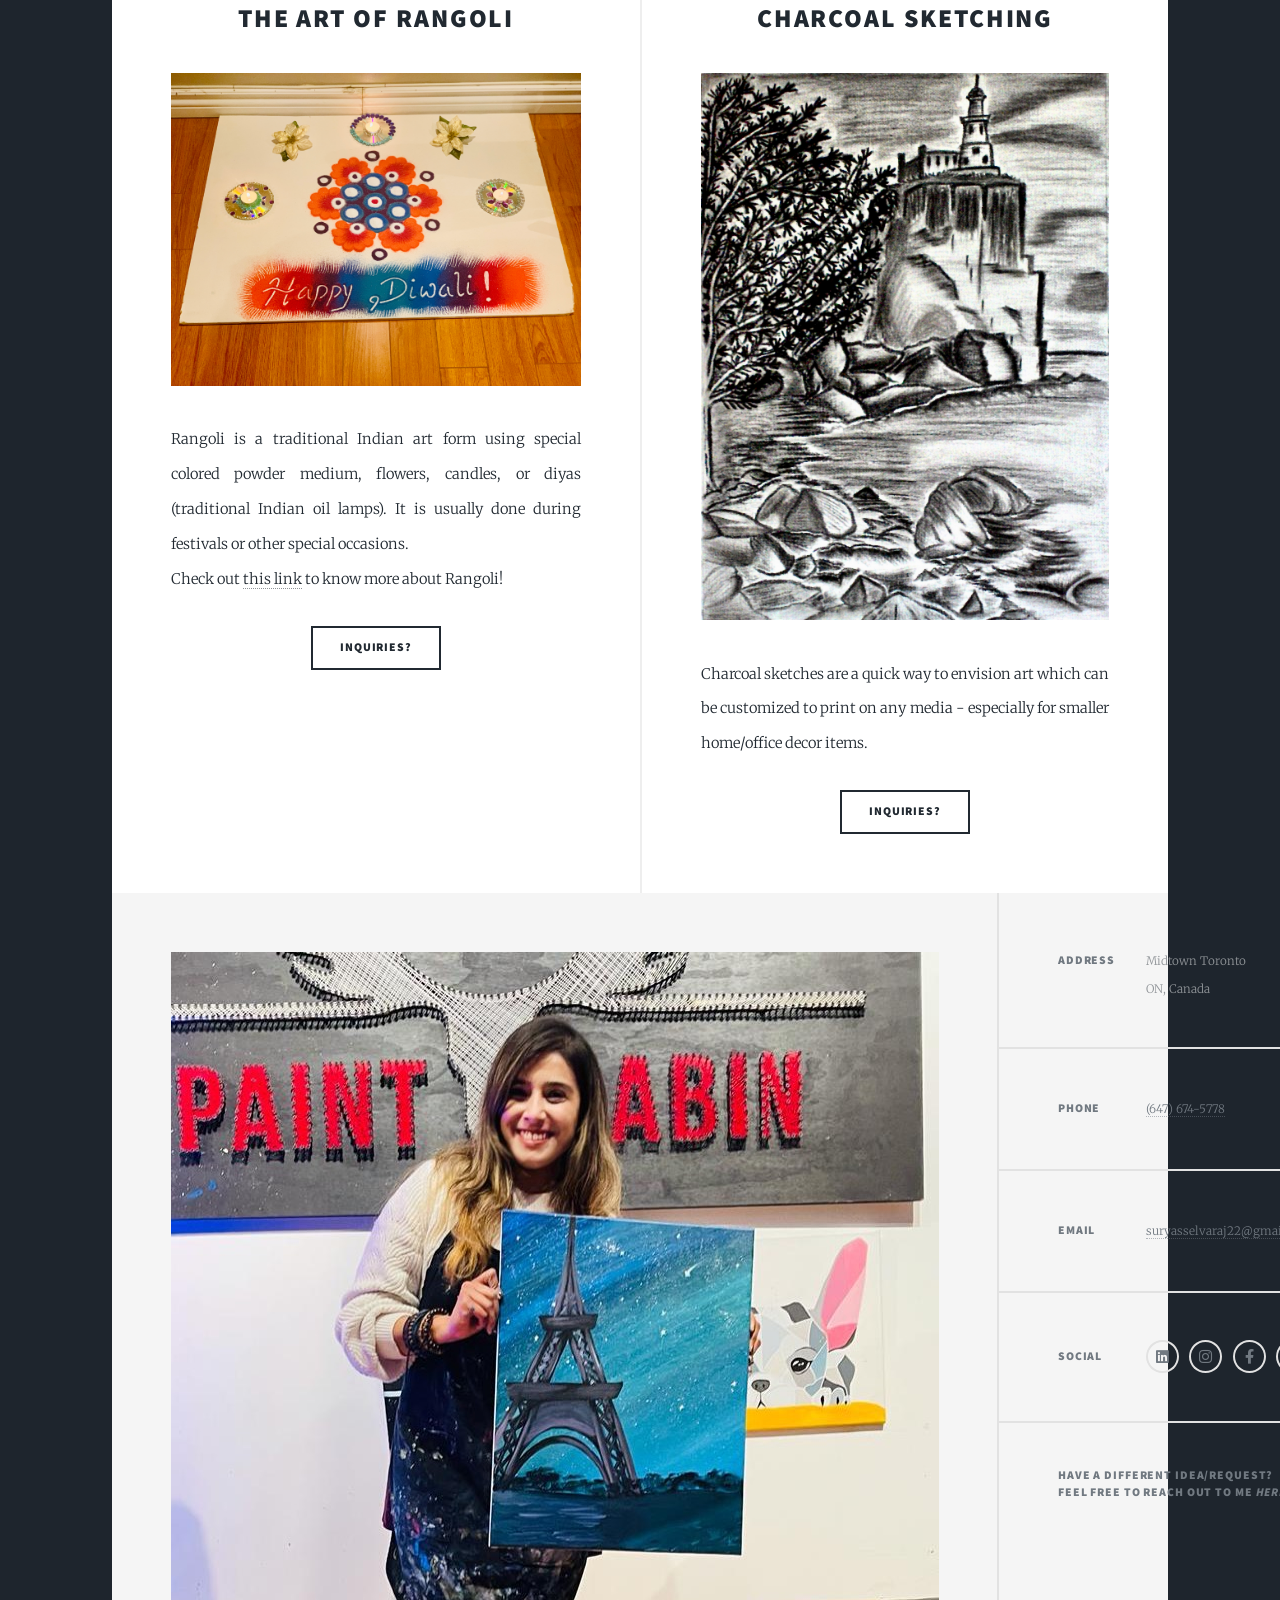
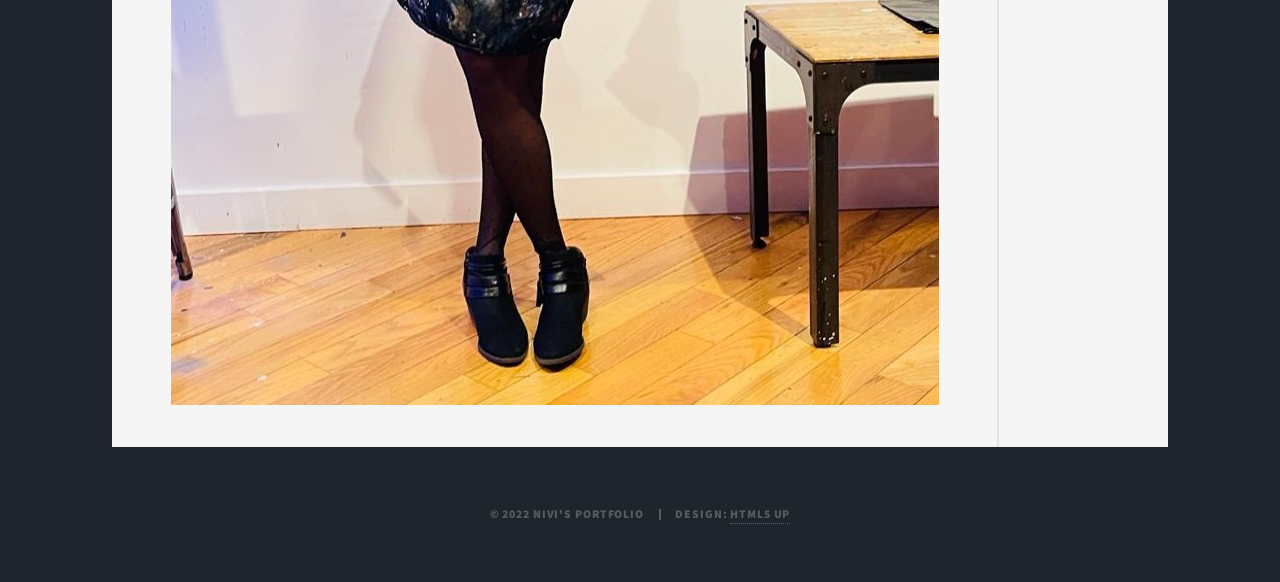
==== commit 53dbec18: "Updating Art Page" ====
--- a/generic.html
+++ b/generic.html
@@ -188,7 +188,7 @@
 								<li><input type="submit" value="Send Message" /></li>
 							</ul>
 						</form> -->
-						<a href="#" target="_blank" class="image"><img src="images/MePaint1.jpg" alt="" /></a>
+						<a href="#" target="_blank" class="image"><img src="images/MePaint.JPG" alt="" /></a>
 					</section>
 					<section class="split contact">
 						<section class="alt">
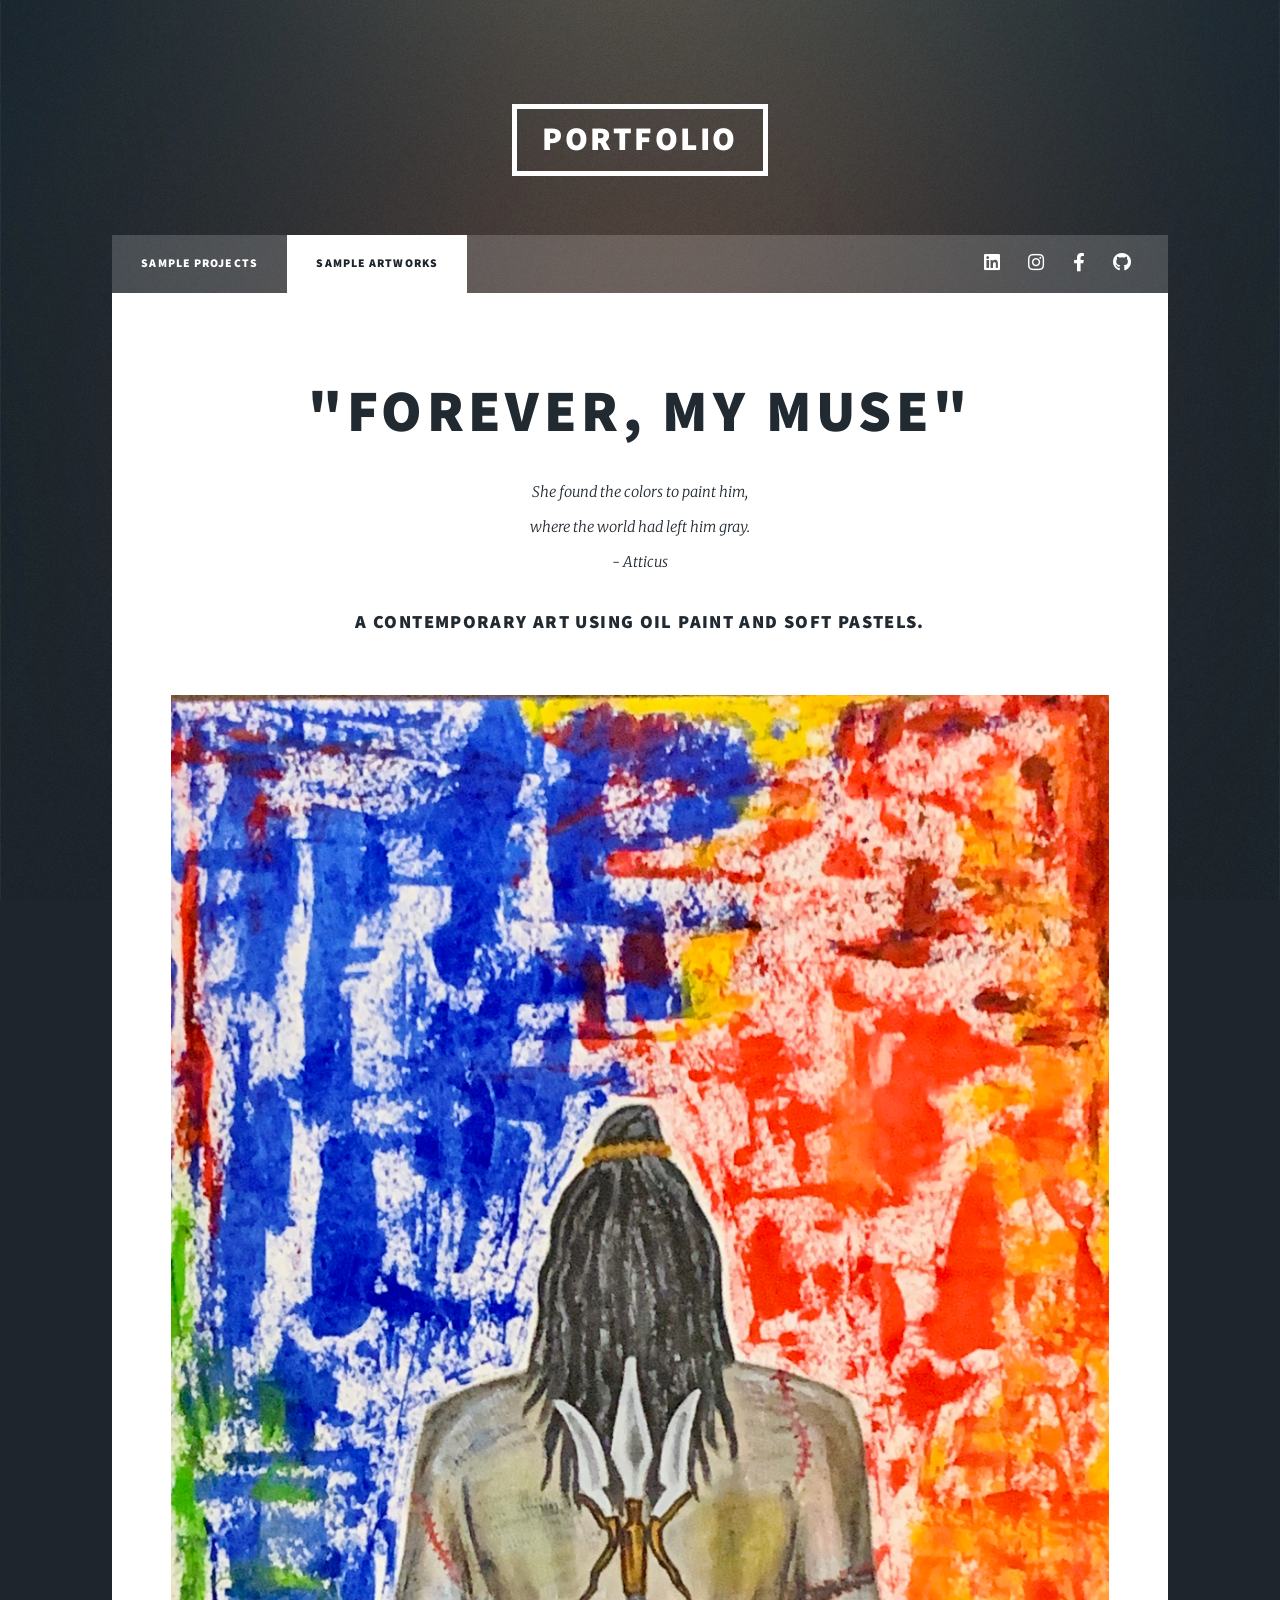
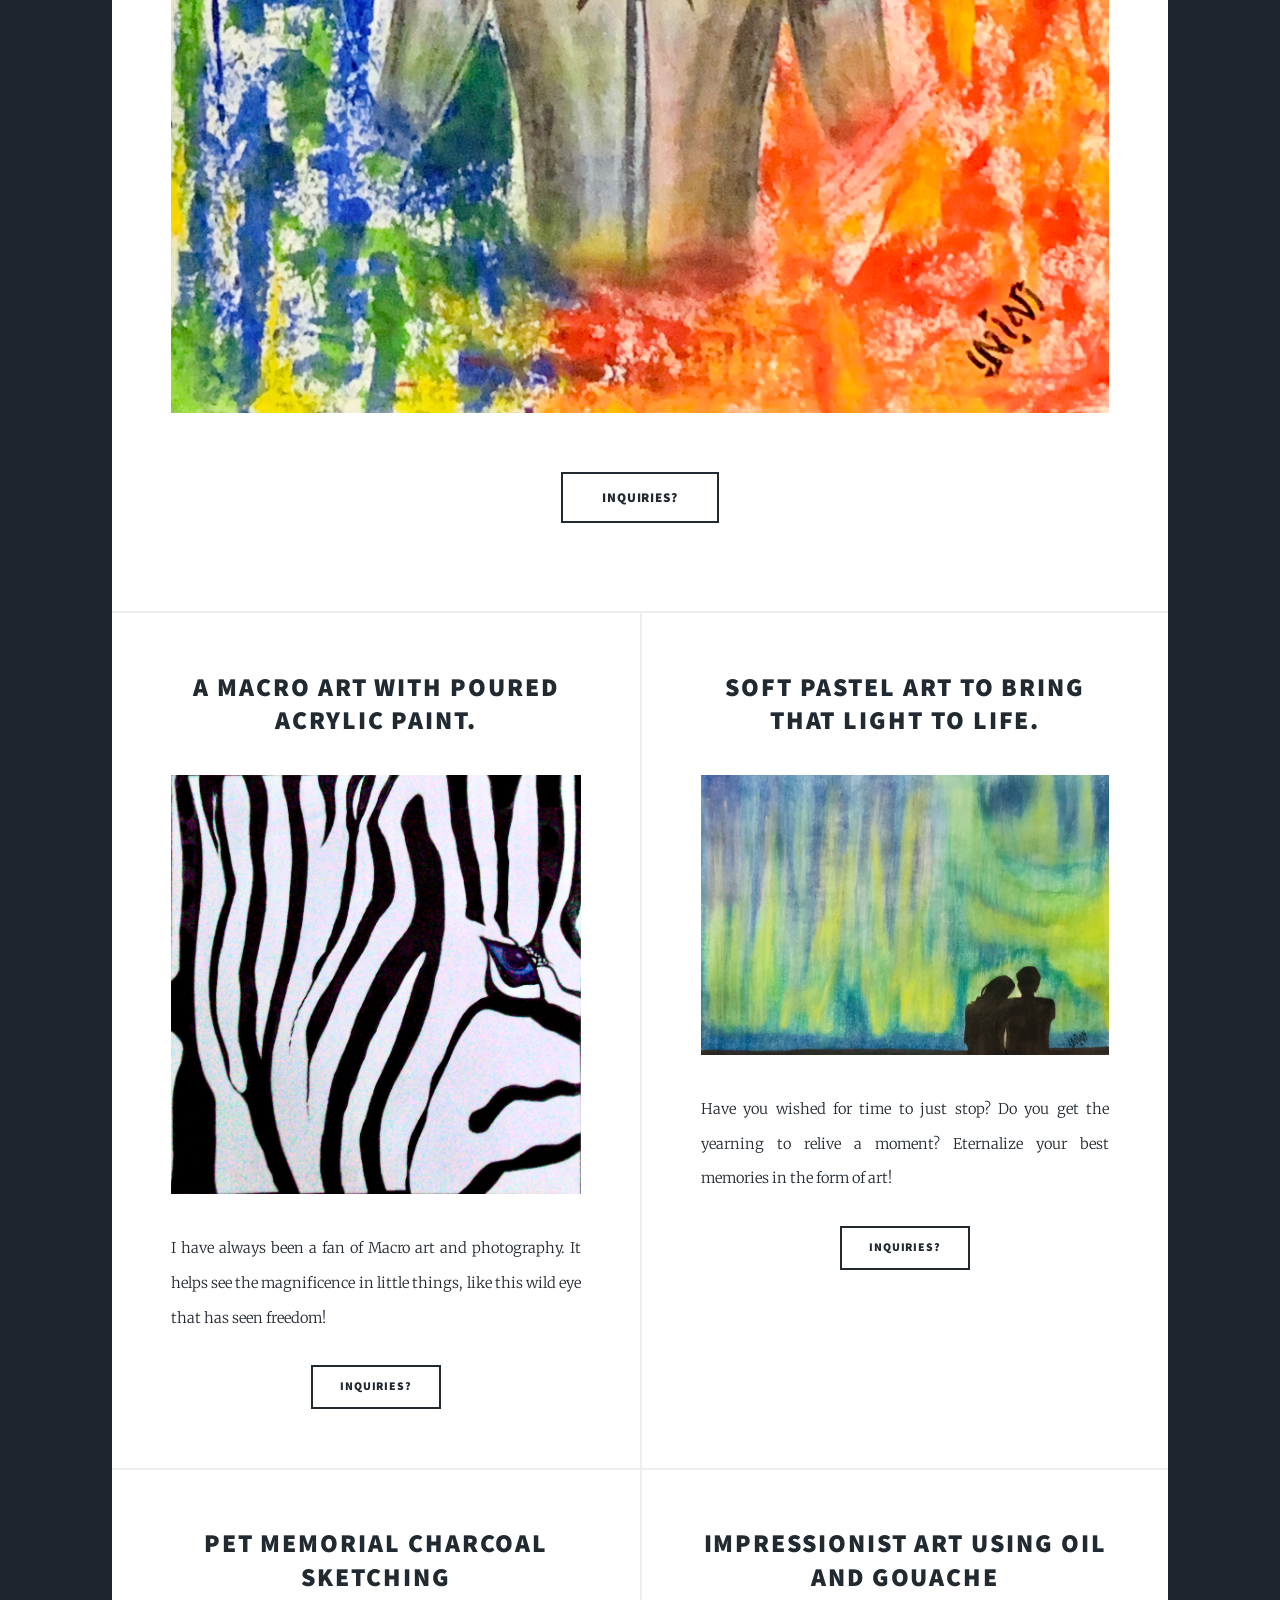
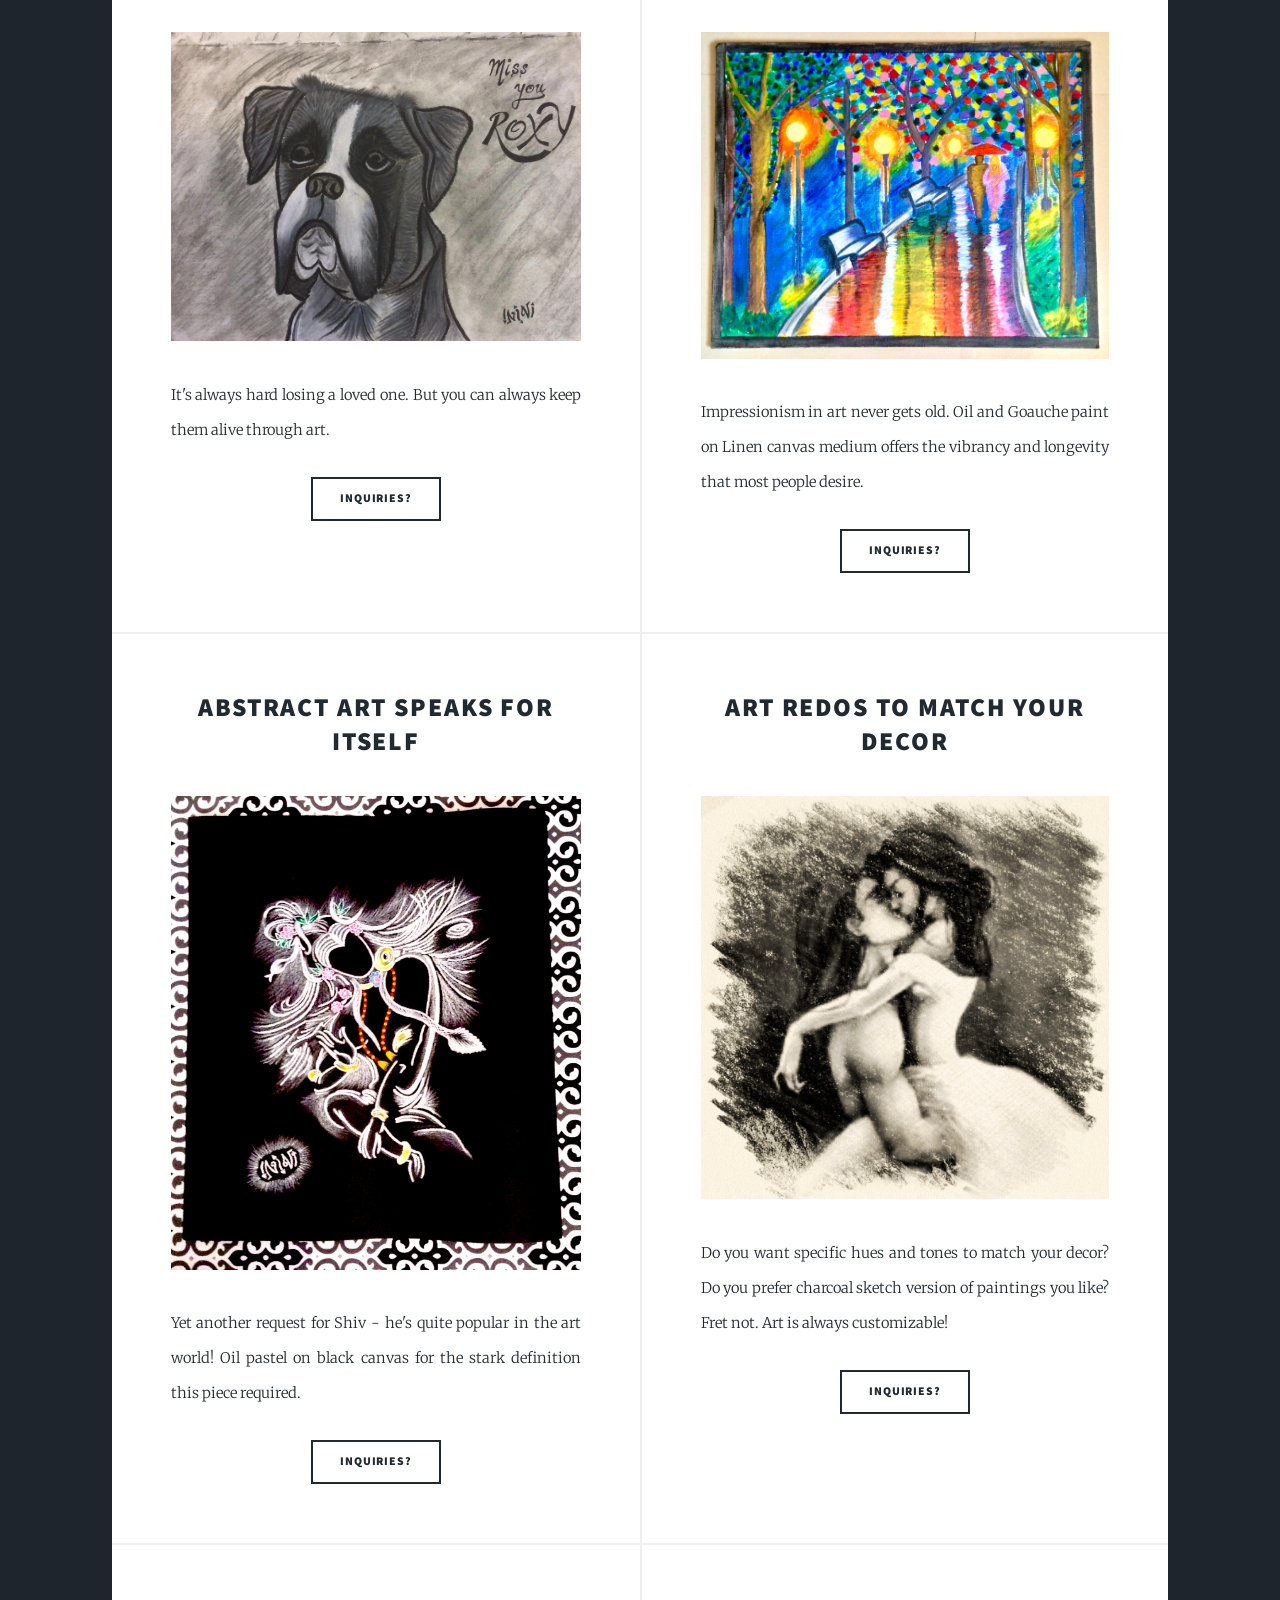
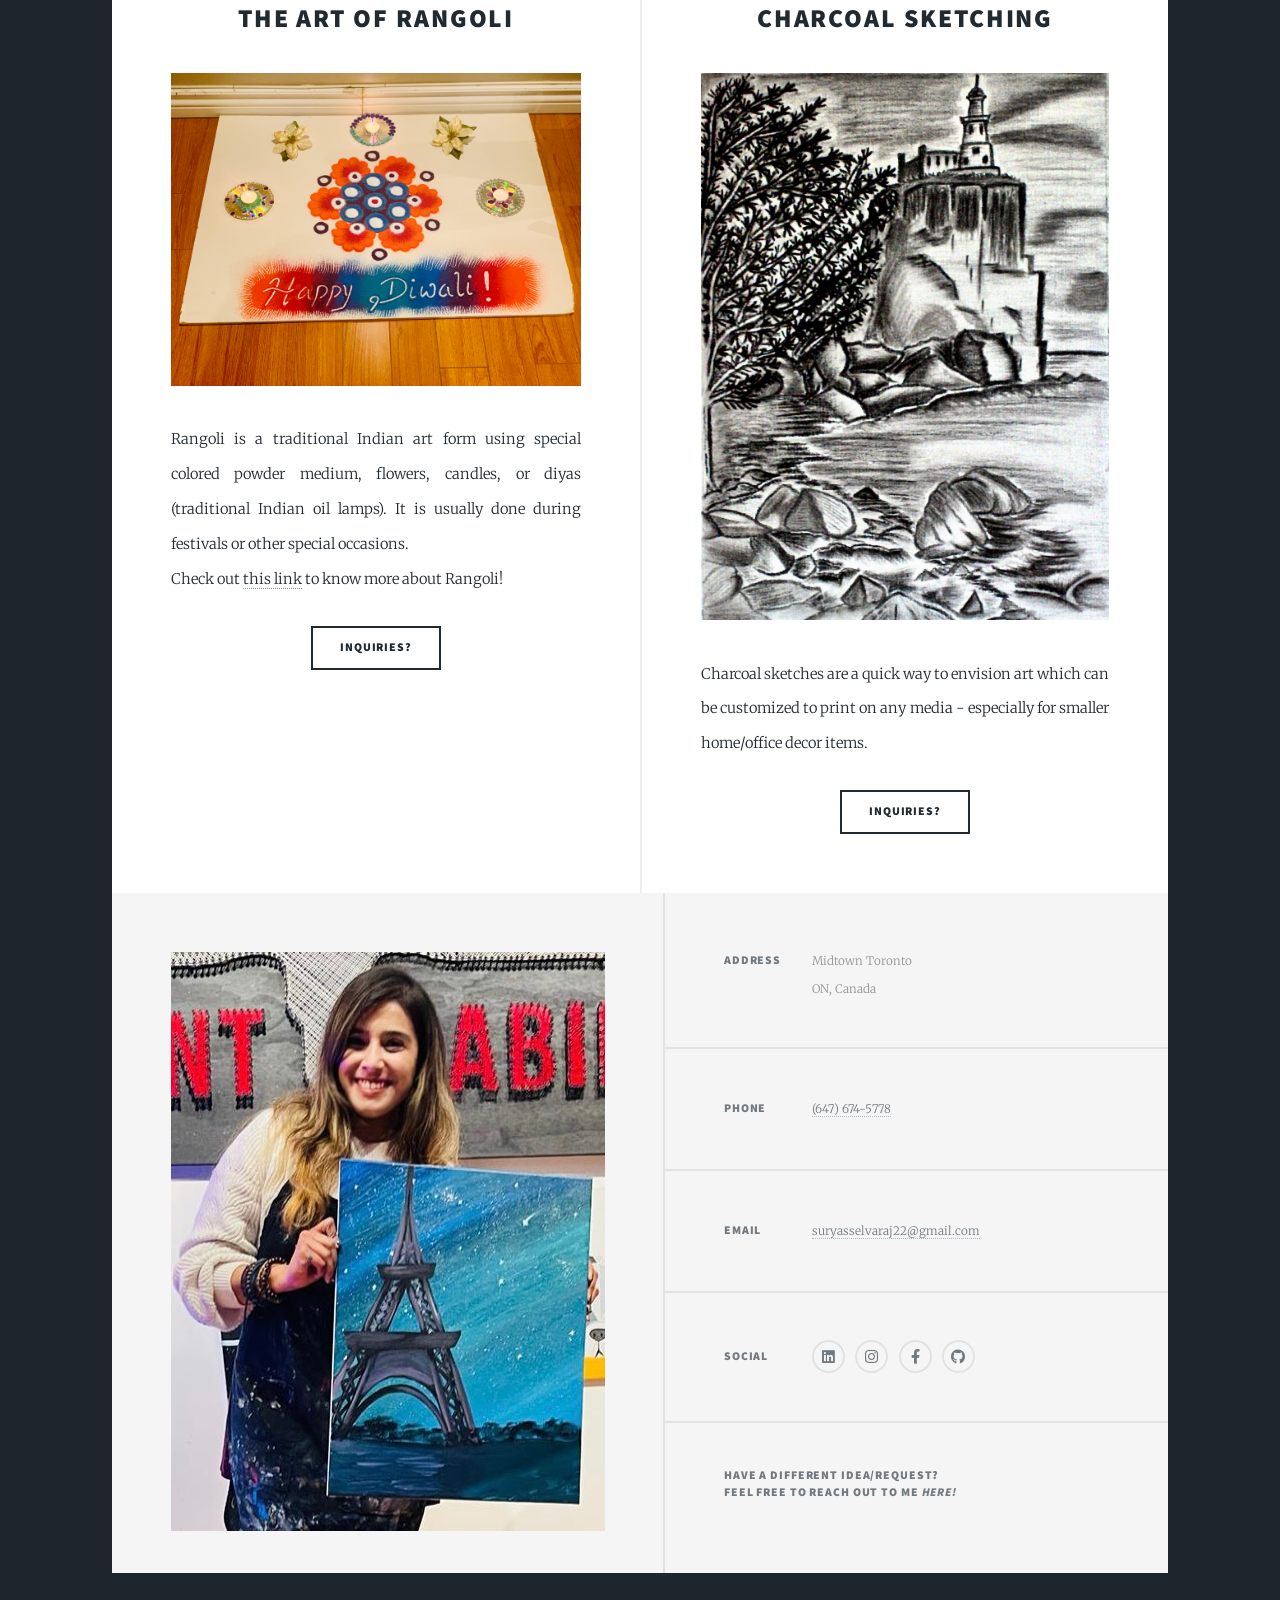
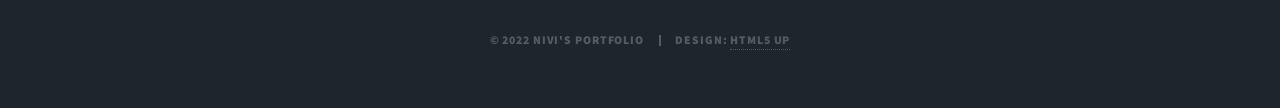
==== commit 8ad759c4: "Updating Art Page" ====
--- a/generic.html
+++ b/generic.html
@@ -188,7 +188,7 @@
 								<li><input type="submit" value="Send Message" /></li>
 							</ul>
 						</form> -->
-						<a href="#" target="_blank" class="image"><img src="images/MePaint.JPG" alt="" /></a>
+						<a href="#" target="_blank" class="image"><img src="images/MePaint7.jpg" alt="" /></a>
 					</section>
 					<section class="split contact">
 						<section class="alt">
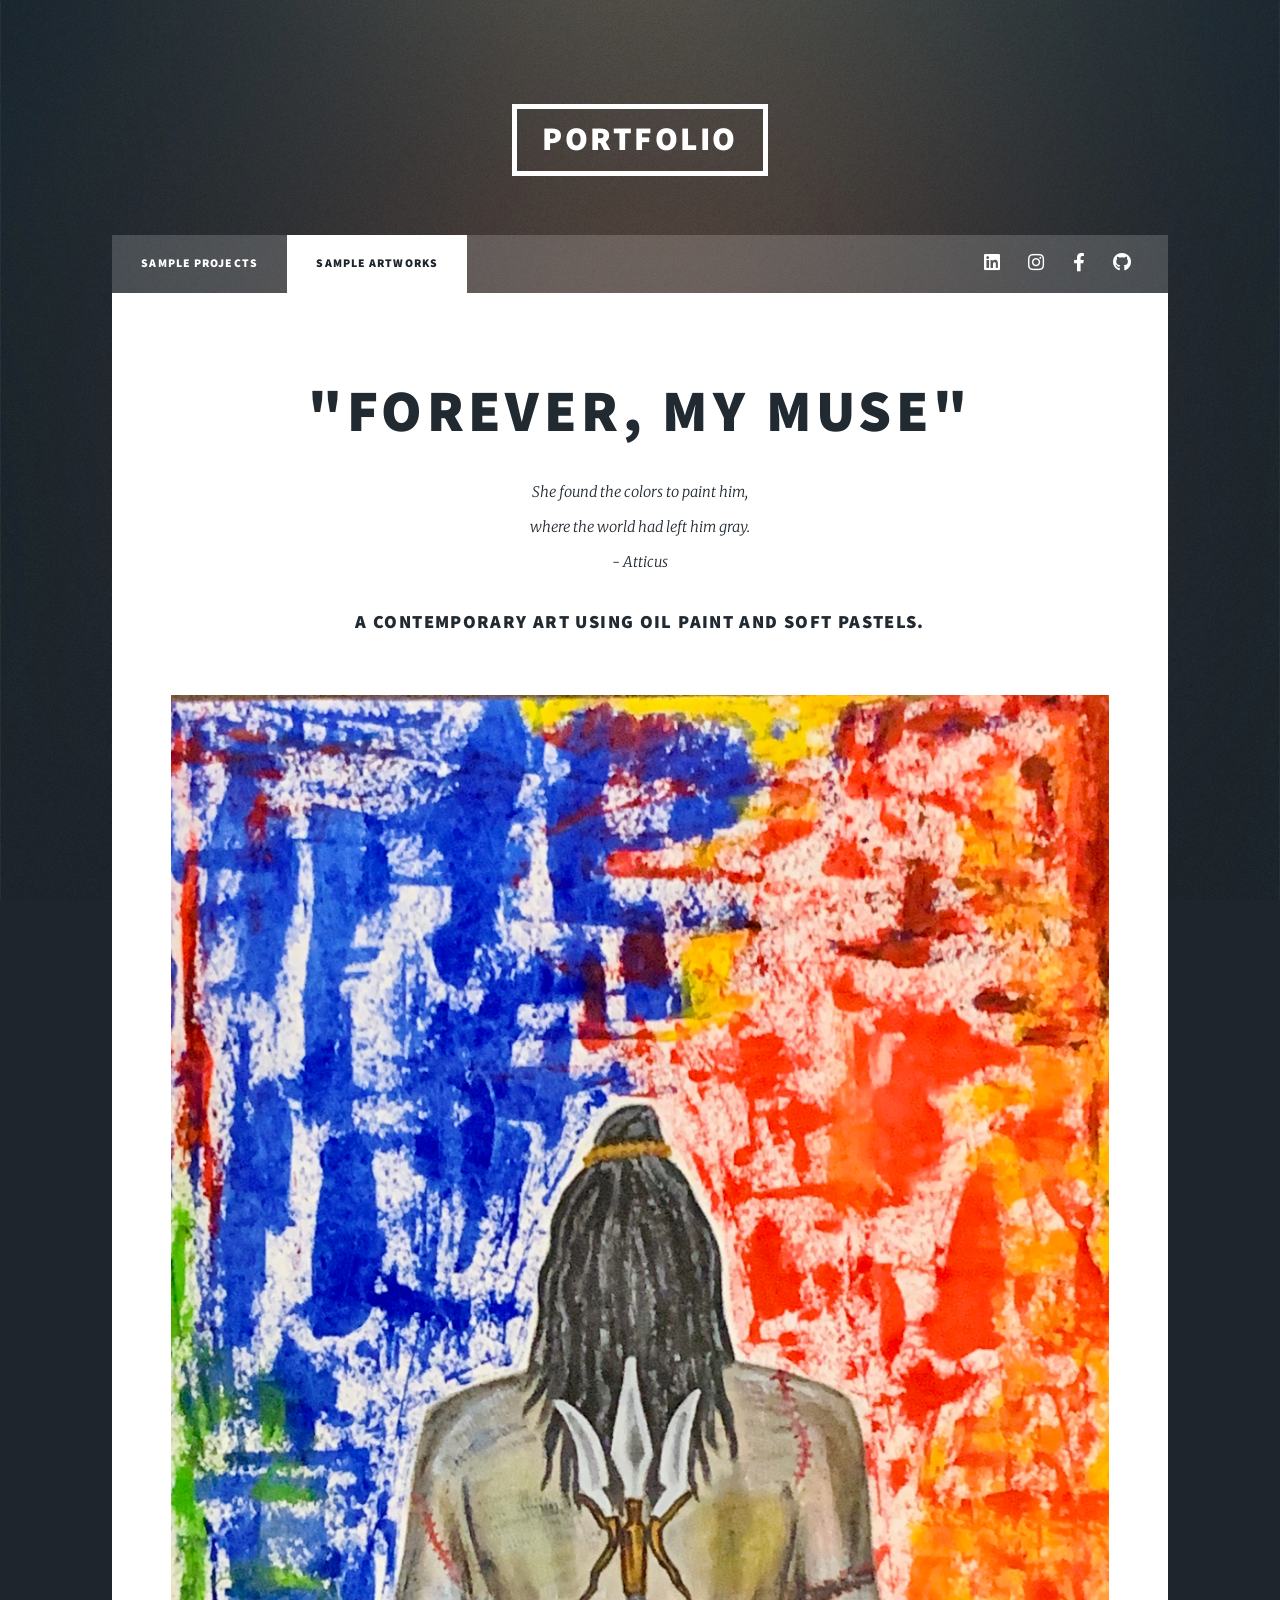
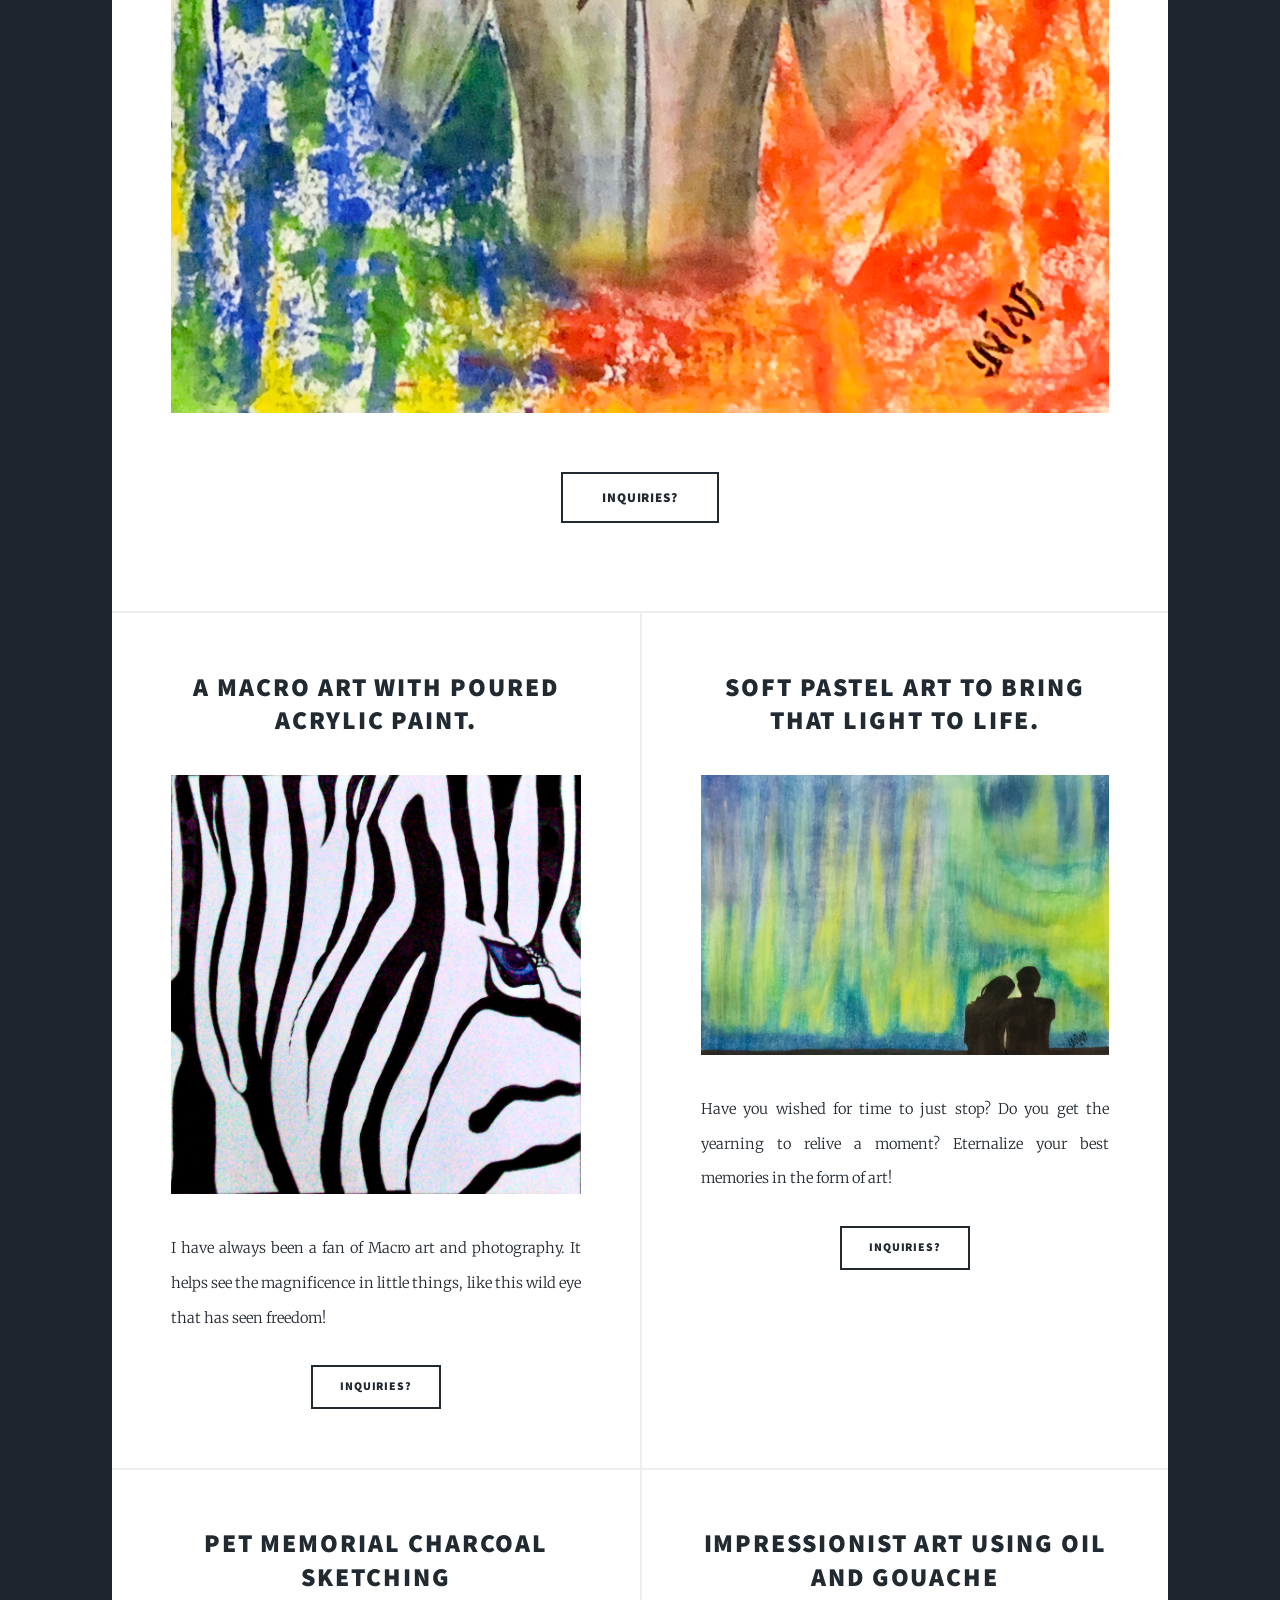
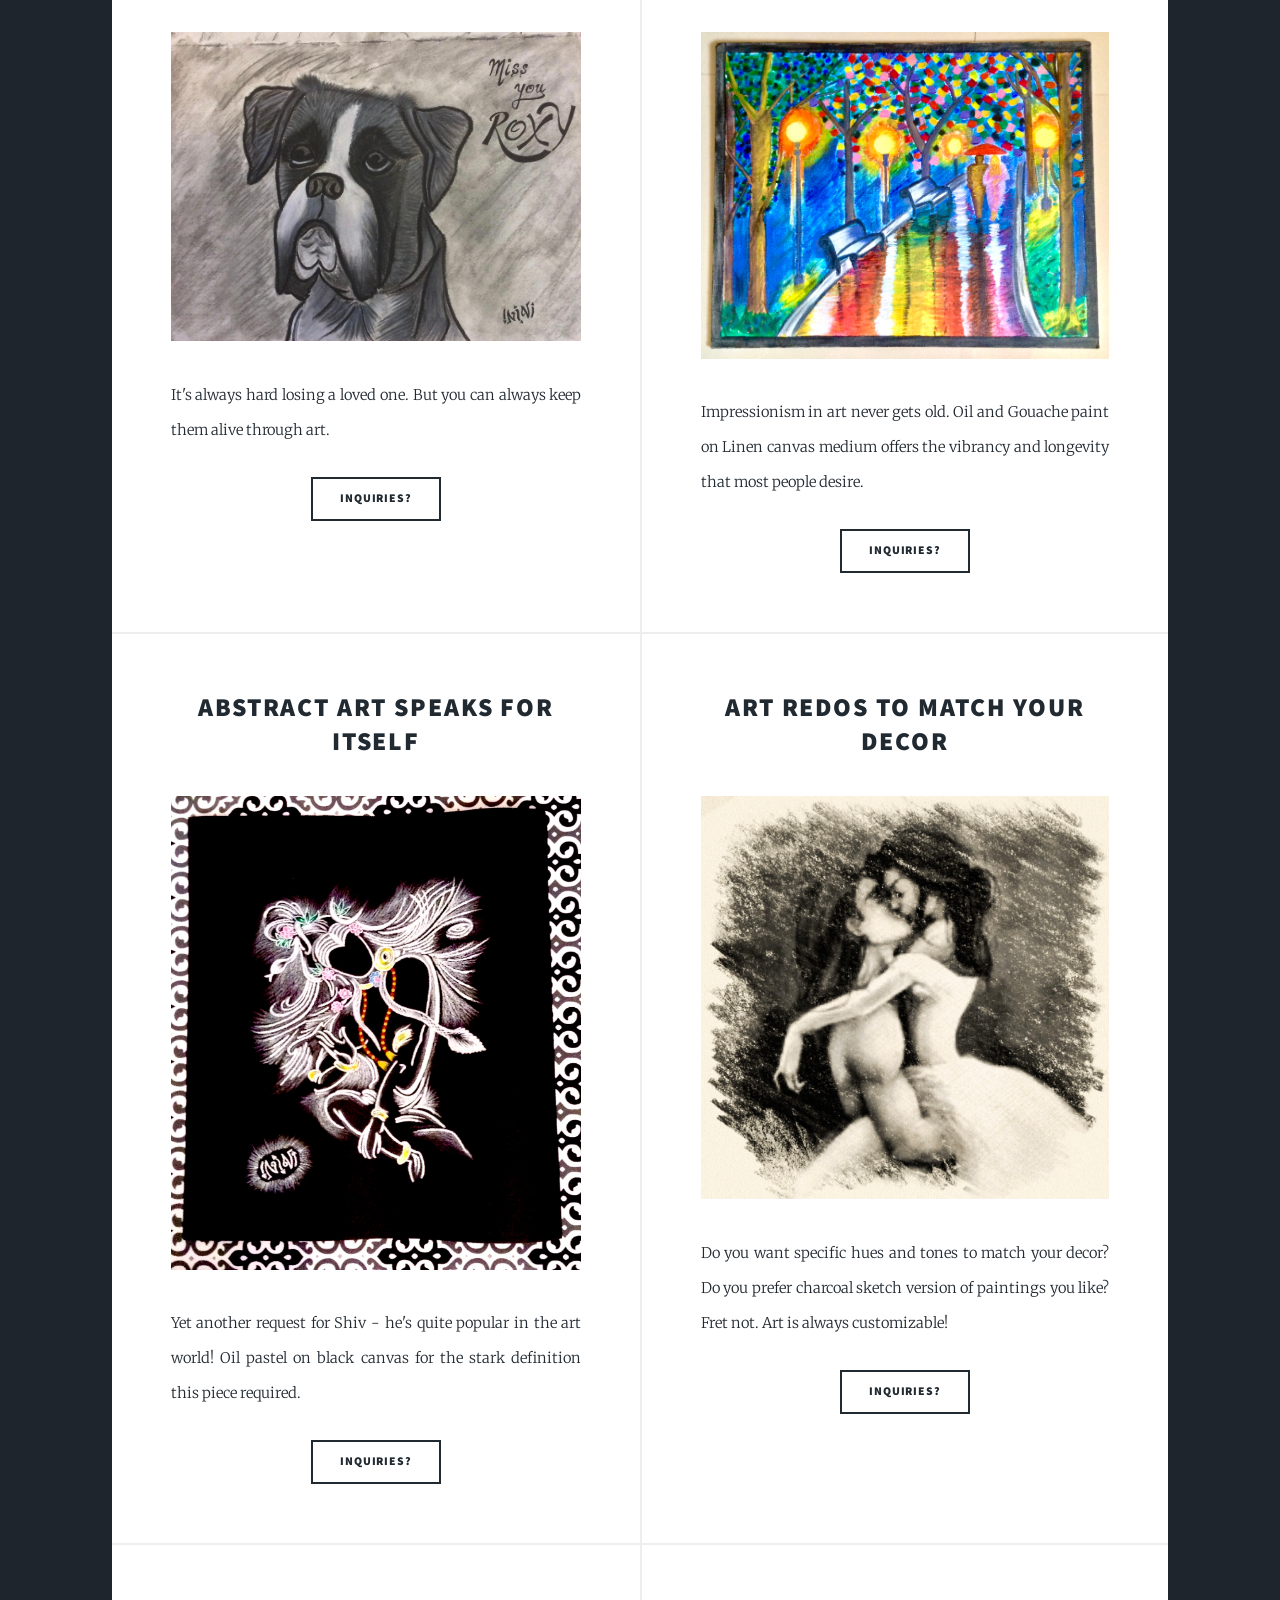
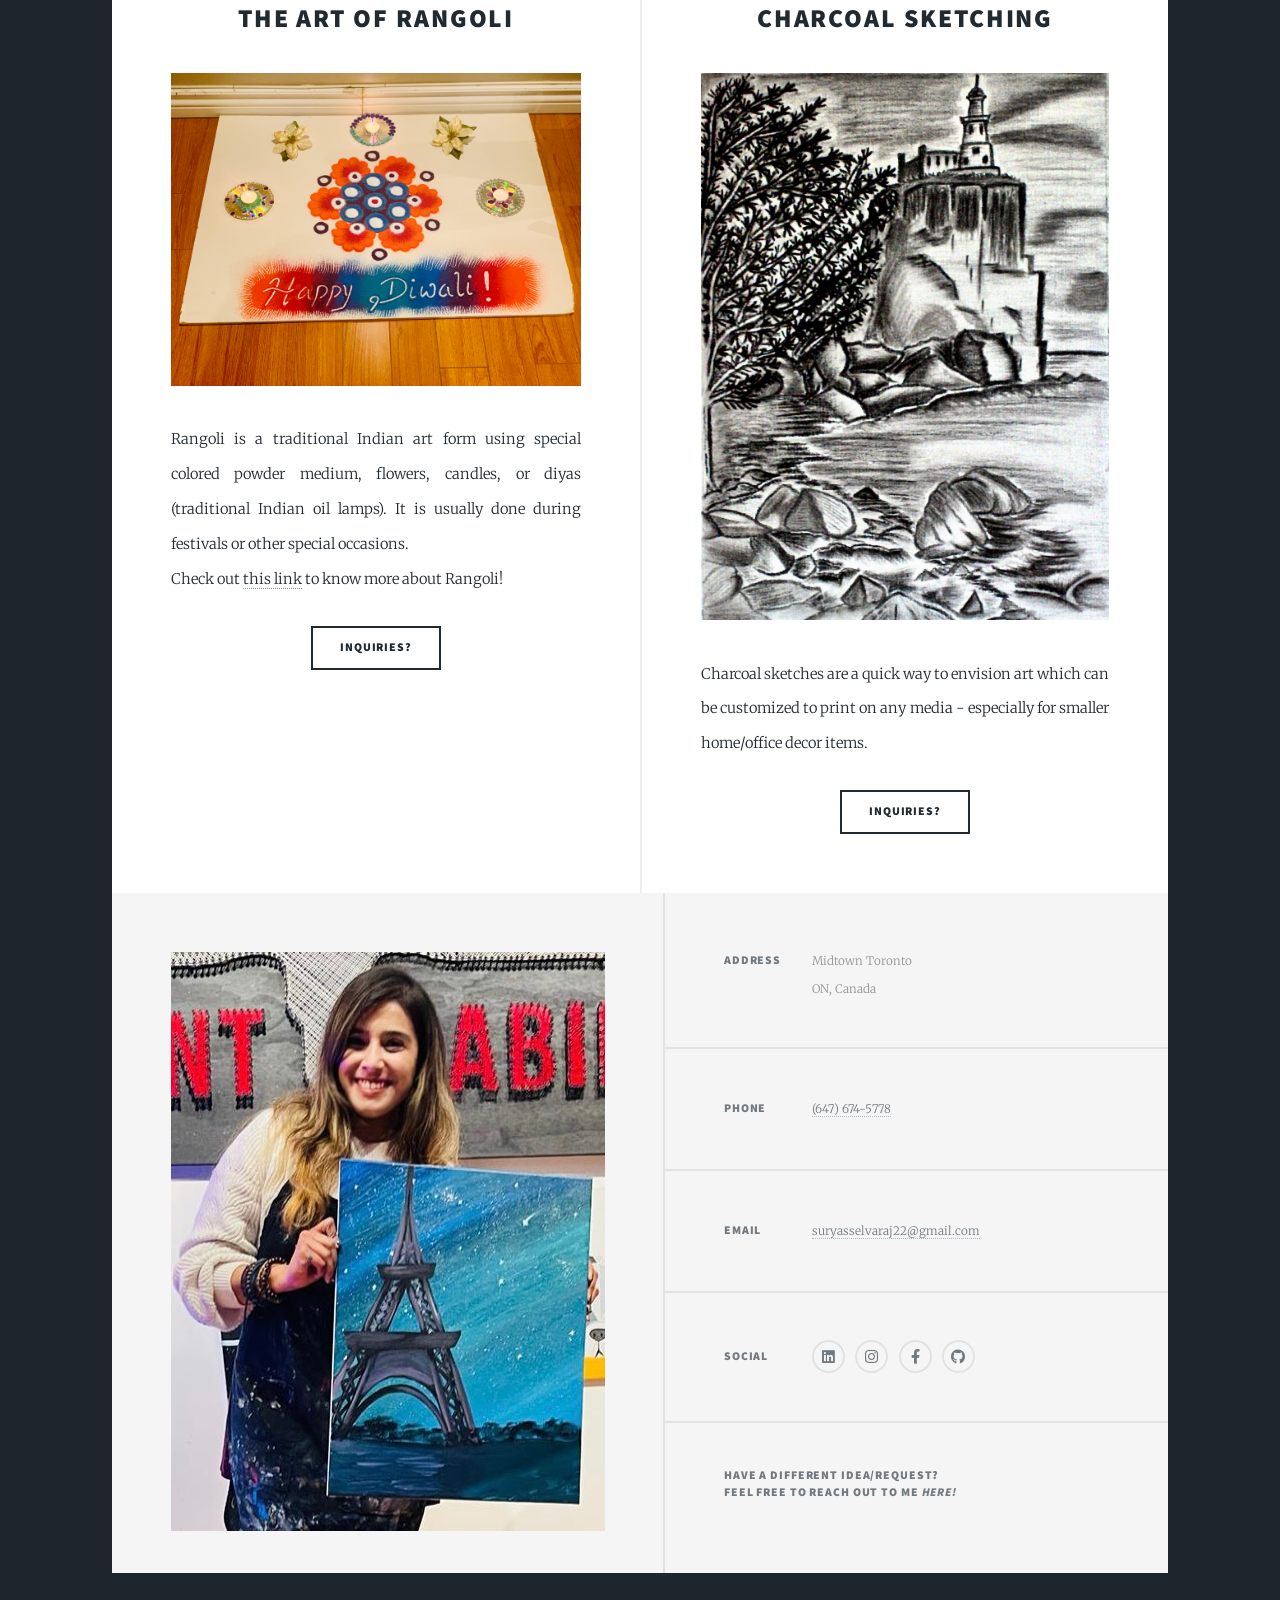
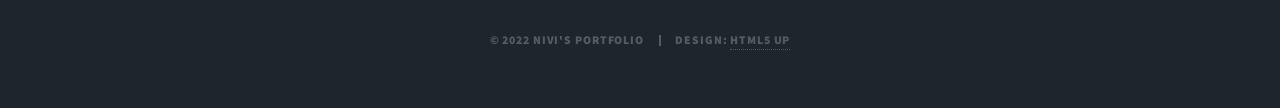
==== commit b14a15fe: "Updating Art Page" ====
--- a/generic.html
+++ b/generic.html
@@ -97,7 +97,7 @@
 										</a></h2>
 									</header>
 									<a href="#" class="image fit"><img src="images/AbstractCouplePark.jpg" alt="" /></a>
-									<p>Impressionism in art never gets old. Oil and Goauche paint on Linen canvas medium offers the vibrancy and longevity that most people desire.</p>
+									<p>Impressionism in art never gets old. Oil and Gouache paint on Linen canvas medium offers the vibrancy and longevity that most people desire.</p>
 									<ul class="actions special">
 										<li><a href="mailto:suryasselvaraj22@gmail.com" target="_blank" class="button">Inquiries?</a></li>
 									</ul>
